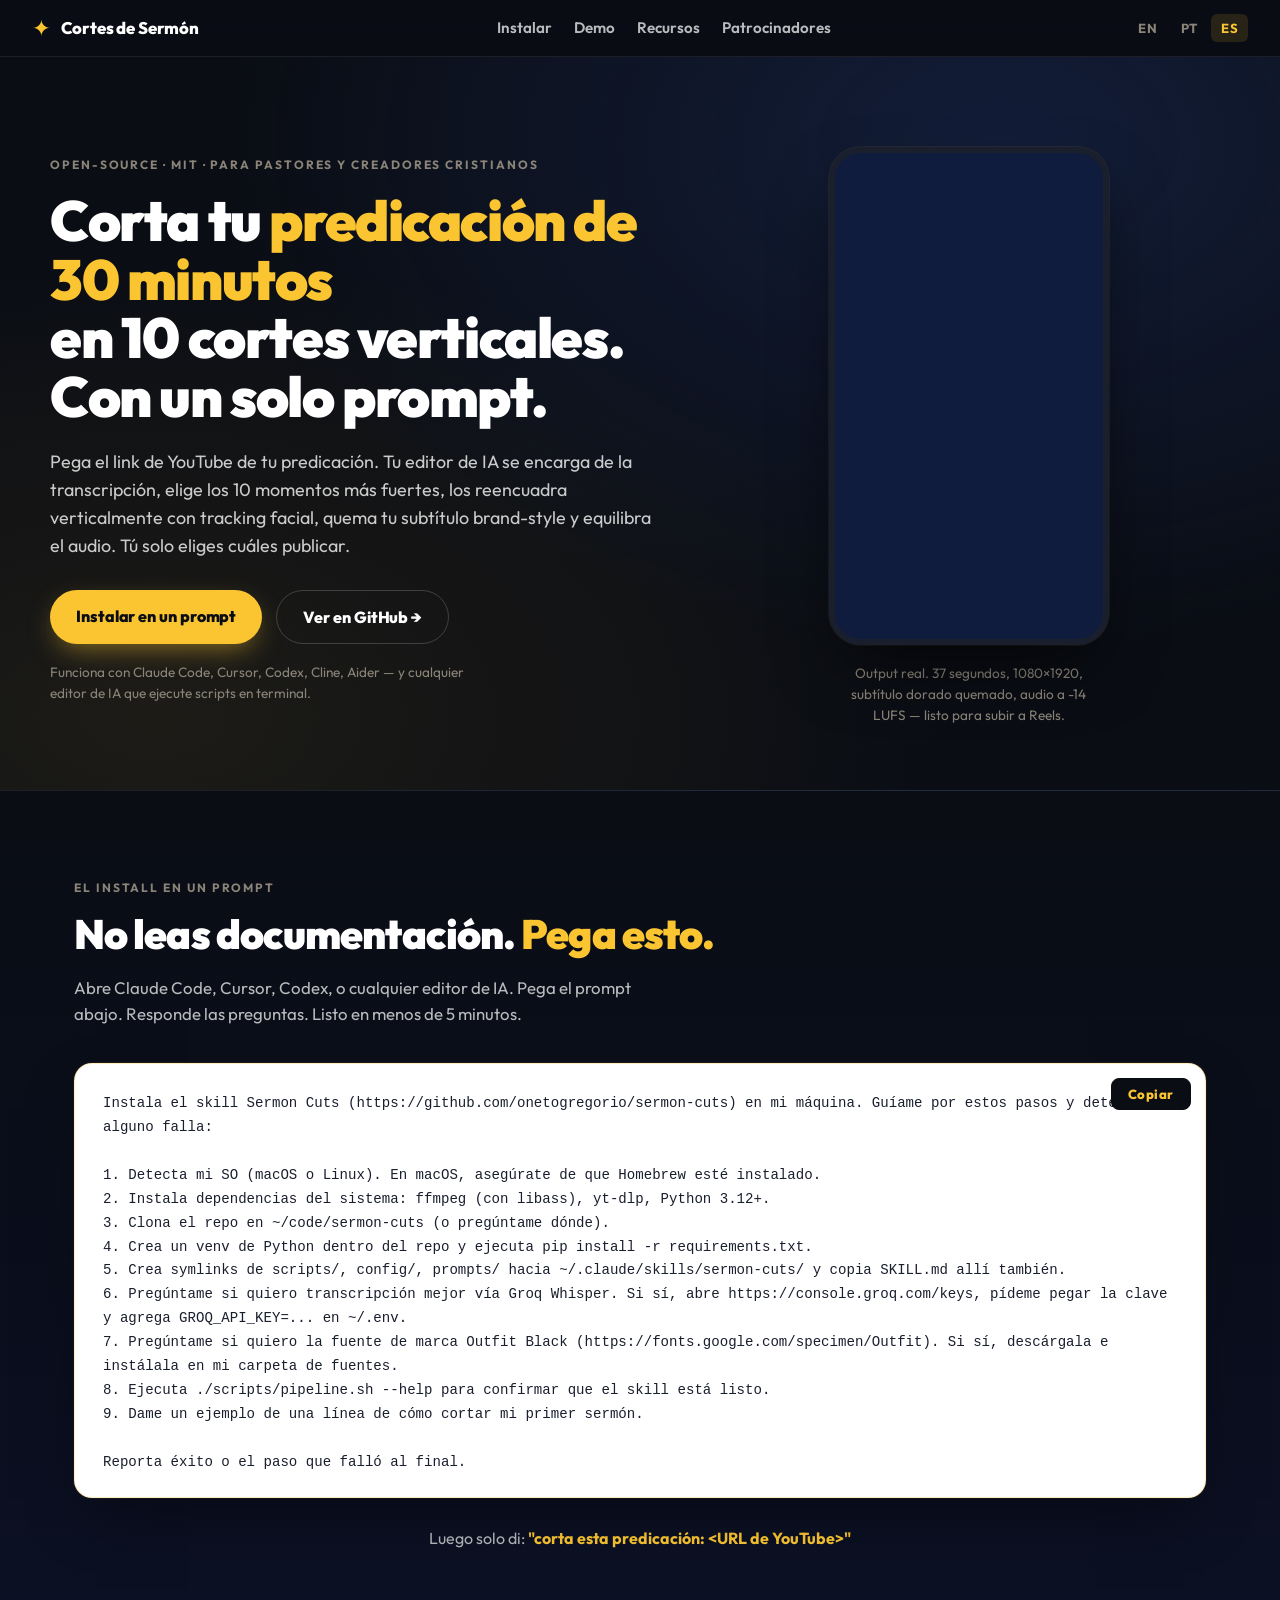
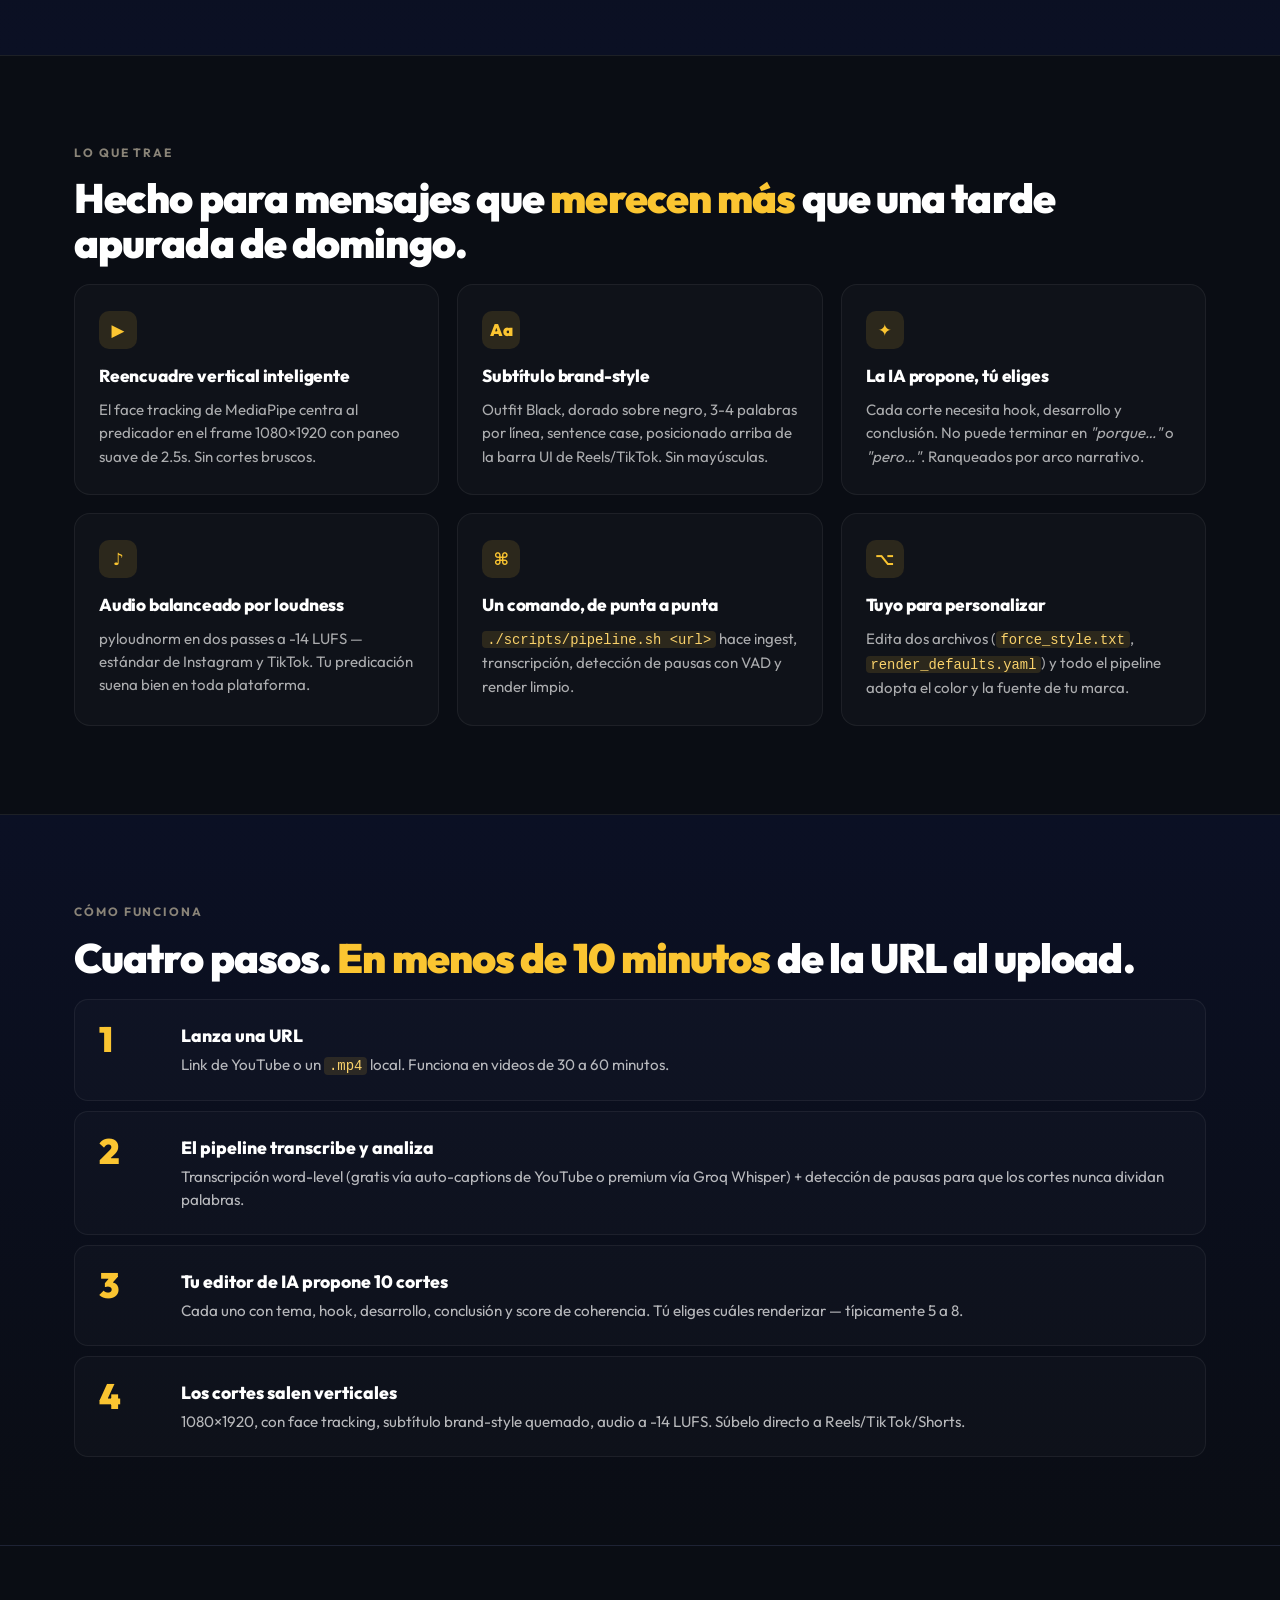
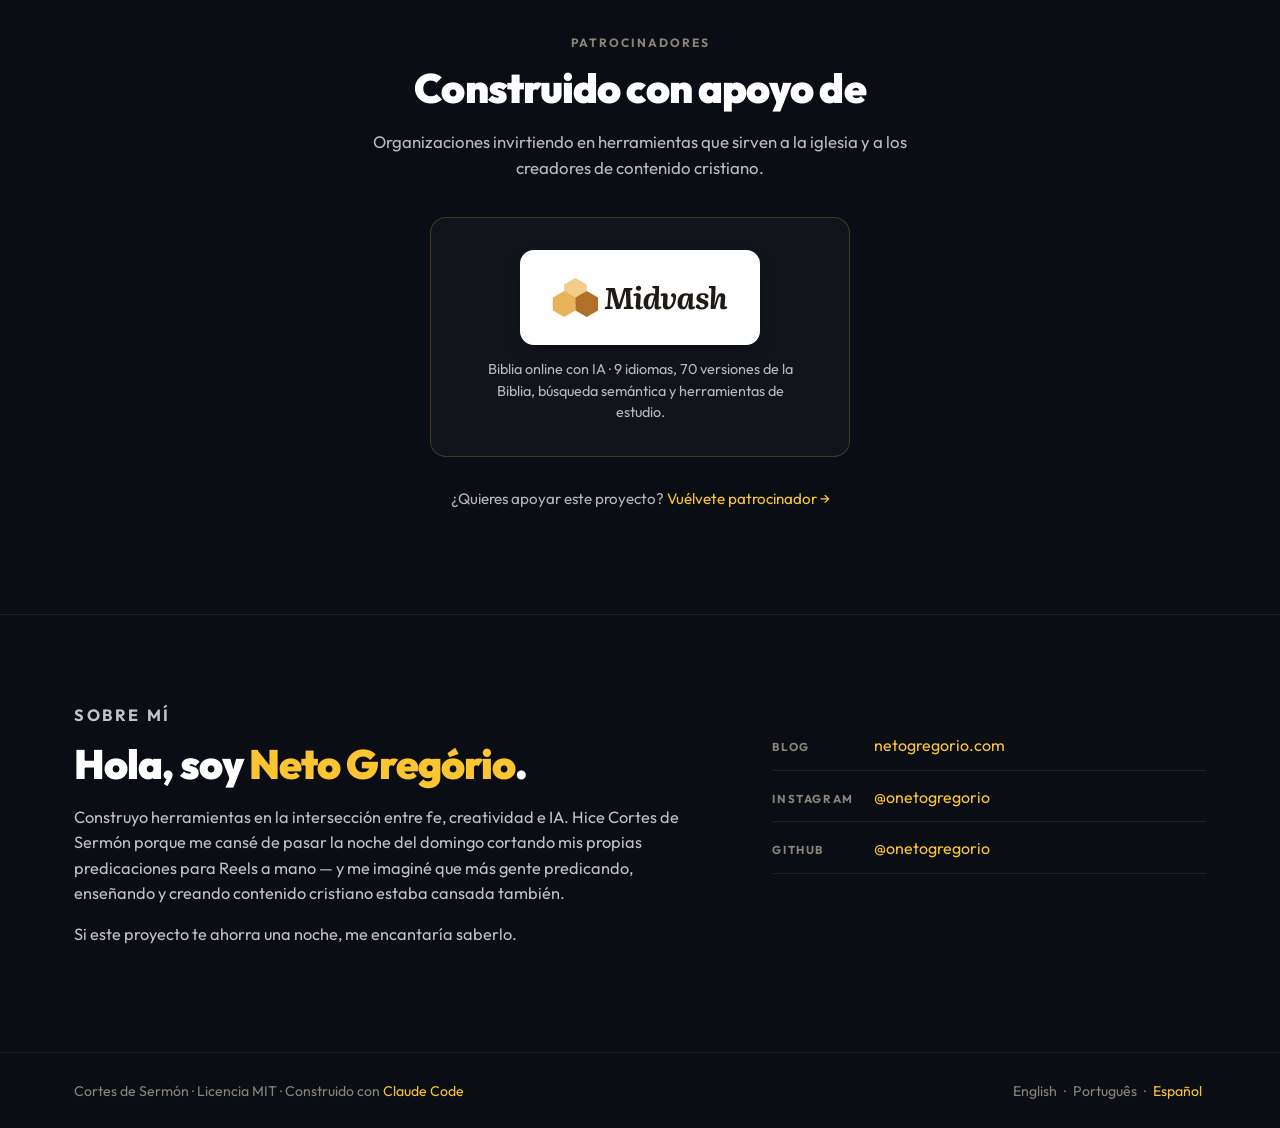
==== site/es/index.html @ 1bb6bf43 "style(landing): remove GitHub button from header, white prompt card - Drop the ★ GitHub pill from th" ====
<!doctype html>
<html lang="es">
<head>
  <meta charset="utf-8" />
  <meta name="viewport" content="width=device-width, initial-scale=1" />
  <title>Cortes de Sermón — convierte predicaciones largas en cortes verticales, automático</title>
  <meta name="description" content="Skill open-source de IA para Claude Code, Cursor y otros editores. Pega la URL del sermón, recibe cortes verticales listos para publicar — con tracking facial, subtítulos brand-style y audio balanceado." />
  <meta property="og:title" content="Cortes de Sermón" />
  <meta property="og:description" content="Convierte sermones largos en Reels/Shorts/TikToks en minutos. Open-source. Hecho para pastores y creadores de contenido cristiano." />
  <meta property="og:type" content="website" />
  <meta property="og:url" content="https://onetogregorio.github.io/sermon-cuts/es/" />
  <link rel="preconnect" href="https://fonts.googleapis.com" />
  <link rel="preconnect" href="https://fonts.gstatic.com" crossorigin />
  <link href="https://fonts.googleapis.com/css2?family=Outfit:wght@400;600;800;900&display=swap" rel="stylesheet" />
  <link rel="stylesheet" href="../style.css" />
</head>
<body>
  <header class="site-header">
    <a href="../" class="logo">
      <span class="logo-mark">✦</span>
      <span class="logo-text">Cortes de Sermón</span>
    </a>
    <nav class="nav">
      <a href="#install">Instalar</a>
      <a href="#demo">Demo</a>
      <a href="#features">Recursos</a>
      <a href="#sponsors">Patrocinadores</a>
    </nav>
    <div class="lang-switch">
      <a href="../">EN</a>
      <a href="../pt/">PT</a>
      <a href="./" class="active">ES</a>
    </div>
  </header>

  <main>
    <section class="hero">
      <div class="hero-grid">
        <div class="hero-copy">
          <p class="kicker">Open-source · MIT · Para pastores y creadores cristianos</p>
          <h1>
            Corta tu <span class="gold">predicación de 30 minutos</span><br />
            en 10 cortes verticales.<br />
            Con un solo prompt.
          </h1>
          <p class="lede">
            Pega el link de YouTube de tu predicación. Tu editor de IA se
            encarga de la transcripción, elige los 10 momentos más fuertes,
            los reencuadra verticalmente con tracking facial, quema tu
            subtítulo brand-style y equilibra el audio. Tú solo eliges
            cuáles publicar.
          </p>
          <div class="cta-row">
            <a href="#install" class="btn btn-primary">Instalar en un prompt</a>
            <a href="https://github.com/onetogregorio/sermon-cuts" class="btn btn-ghost">Ver en GitHub →</a>
          </div>
          <p class="micro">
            Funciona con Claude Code, Cursor, Codex, Cline, Aider — y cualquier
            editor de IA que ejecute scripts en terminal.
          </p>
        </div>
        <div class="hero-demo">
          <div class="phone-frame">
            <video autoplay muted loop playsinline preload="metadata" poster="">
              <source src="../assets/demo.mp4" type="video/mp4" />
            </video>
          </div>
          <p class="demo-caption">
            Output real. 37 segundos, 1080×1920, subtítulo dorado quemado,
            audio a -14 LUFS — listo para subir a Reels.
          </p>
        </div>
      </div>
    </section>

    <section id="install" class="install">
      <div class="container">
        <p class="kicker">El install en un prompt</p>
        <h2>No leas documentación. <span class="gold">Pega esto.</span></h2>
        <p class="section-lede">
          Abre Claude Code, Cursor, Codex, o cualquier editor de IA. Pega el
          prompt abajo. Responde las preguntas. Listo en menos de 5 minutos.
        </p>
        <div class="code-card">
          <button class="copy-btn" data-copy="install-prompt">Copiar</button>
          <pre id="install-prompt">Instala el skill Sermon Cuts (https://github.com/onetogregorio/sermon-cuts) en mi máquina. Guíame por estos pasos y detente si alguno falla:

1. Detecta mi SO (macOS o Linux). En macOS, asegúrate de que Homebrew esté instalado.
2. Instala dependencias del sistema: ffmpeg (con libass), yt-dlp, Python 3.12+.
3. Clona el repo en ~/code/sermon-cuts (o pregúntame dónde).
4. Crea un venv de Python dentro del repo y ejecuta pip install -r requirements.txt.
5. Crea symlinks de scripts/, config/, prompts/ hacia ~/.claude/skills/sermon-cuts/ y copia SKILL.md allí también.
6. Pregúntame si quiero transcripción mejor vía Groq Whisper. Si sí, abre https://console.groq.com/keys, pídeme pegar la clave y agrega GROQ_API_KEY=... en ~/.env.
7. Pregúntame si quiero la fuente de marca Outfit Black (https://fonts.google.com/specimen/Outfit). Si sí, descárgala e instálala en mi carpeta de fuentes.
8. Ejecuta ./scripts/pipeline.sh --help para confirmar que el skill está listo.
9. Dame un ejemplo de una línea de cómo cortar mi primer sermón.

Reporta éxito o el paso que falló al final.</pre>
        </div>
        <p class="after-prompt">
          Luego solo di: <em>"corta esta predicación: &lt;URL de YouTube&gt;"</em>
        </p>
      </div>
    </section>

    <section id="features" class="features">
      <div class="container">
        <p class="kicker">Lo que trae</p>
        <h2>Hecho para mensajes que <span class="gold">merecen más</span> que una tarde apurada de domingo.</h2>
        <div class="feature-grid">
          <article class="card">
            <div class="icon">▶</div>
            <h3>Reencuadre vertical inteligente</h3>
            <p>El face tracking de MediaPipe centra al predicador en el frame
              1080×1920 con paneo suave de 2.5s. Sin cortes bruscos.</p>
          </article>
          <article class="card">
            <div class="icon">Aa</div>
            <h3>Subtítulo brand-style</h3>
            <p>Outfit Black, dorado sobre negro, 3-4 palabras por línea,
              sentence case, posicionado arriba de la barra UI de Reels/TikTok.
              Sin mayúsculas.</p>
          </article>
          <article class="card">
            <div class="icon">✦</div>
            <h3>La IA propone, tú eliges</h3>
            <p>Cada corte necesita hook, desarrollo y conclusión. No puede
              terminar en <em>"porque…"</em> o <em>"pero…"</em>. Ranqueados por
              arco narrativo.</p>
          </article>
          <article class="card">
            <div class="icon">♪</div>
            <h3>Audio balanceado por loudness</h3>
            <p>pyloudnorm en dos passes a -14 LUFS — estándar de Instagram y
              TikTok. Tu predicación suena bien en toda plataforma.</p>
          </article>
          <article class="card">
            <div class="icon">⌘</div>
            <h3>Un comando, de punta a punta</h3>
            <p><code>./scripts/pipeline.sh &lt;url&gt;</code> hace ingest,
              transcripción, detección de pausas con VAD y render limpio.</p>
          </article>
          <article class="card">
            <div class="icon">⌥</div>
            <h3>Tuyo para personalizar</h3>
            <p>Edita dos archivos (<code>force_style.txt</code>, <code>render_defaults.yaml</code>)
              y todo el pipeline adopta el color y la fuente de tu marca.</p>
          </article>
        </div>
      </div>
    </section>

    <section id="demo" class="how">
      <div class="container">
        <p class="kicker">Cómo funciona</p>
        <h2>Cuatro pasos. <span class="gold">En menos de 10 minutos</span> de la URL al upload.</h2>
        <ol class="steps">
          <li>
            <span class="step-n">1</span>
            <div>
              <h3>Lanza una URL</h3>
              <p>Link de YouTube o un <code>.mp4</code> local. Funciona en videos de 30 a 60 minutos.</p>
            </div>
          </li>
          <li>
            <span class="step-n">2</span>
            <div>
              <h3>El pipeline transcribe y analiza</h3>
              <p>Transcripción word-level (gratis vía auto-captions de YouTube o premium vía Groq Whisper) + detección de pausas para que los cortes nunca dividan palabras.</p>
            </div>
          </li>
          <li>
            <span class="step-n">3</span>
            <div>
              <h3>Tu editor de IA propone 10 cortes</h3>
              <p>Cada uno con tema, hook, desarrollo, conclusión y score de coherencia. Tú eliges cuáles renderizar — típicamente 5 a 8.</p>
            </div>
          </li>
          <li>
            <span class="step-n">4</span>
            <div>
              <h3>Los cortes salen verticales</h3>
              <p>1080×1920, con face tracking, subtítulo brand-style quemado, audio a -14 LUFS. Súbelo directo a Reels/TikTok/Shorts.</p>
            </div>
          </li>
        </ol>
      </div>
    </section>

    <section id="sponsors" class="sponsors">
      <div class="container">
        <p class="kicker">Patrocinadores</p>
        <h2>Construido con apoyo de</h2>
        <p class="section-lede">
          Organizaciones invirtiendo en herramientas que sirven a la iglesia y
          a los creadores de contenido cristiano.
        </p>
        <div class="sponsor-grid sponsor-grid--solo">
          <a href="https://midvash.com/es" target="_blank" rel="noopener" class="sponsor-card" data-sponsor="midvash">
            <img src="../assets/midvash-logo.svg" alt="Midvash" class="sponsor-logo-img" />
            <div class="sponsor-name">Midvash</div>
            <p>Biblia online con IA · 9 idiomas, 70 versiones de la Biblia, búsqueda semántica y herramientas de estudio.</p>
          </a>
        </div>
        <p class="sponsor-cta">
          ¿Quieres apoyar este proyecto?
          <a href="https://github.com/sponsors/onetogregorio">Vuélvete patrocinador →</a>
        </p>
      </div>
    </section>

    <section class="about">
      <div class="container about-grid">
        <div>
          <p class="kicker">Sobre mí</p>
          <h2>Hola, soy <span class="gold">Neto Gregório</span>.</h2>
          <p>
            Construyo herramientas en la intersección entre fe, creatividad
            e IA. Hice Cortes de Sermón porque me cansé de pasar la noche del
            domingo cortando mis propias predicaciones para Reels a mano — y
            me imaginé que más gente predicando, enseñando y creando contenido
            cristiano estaba cansada también.
          </p>
          <p>
            Si este proyecto te ahorra una noche, me encantaría saberlo.
          </p>
        </div>
        <ul class="about-links">
          <li><span>Blog</span> <a href="https://netogregorio.com">netogregorio.com</a></li>
          <li><span>Instagram</span> <a href="https://instagram.com/onetogregorio">@onetogregorio</a></li>
          <li><span>GitHub</span> <a href="https://github.com/onetogregorio">@onetogregorio</a></li>
        </ul>
      </div>
    </section>
  </main>

  <footer class="site-footer">
    <div class="container footer-grid">
      <p>
        Cortes de Sermón · Licencia MIT · Construido con
        <a href="https://claude.com/claude-code">Claude Code</a>
      </p>
      <p class="lang-foot">
        <a href="../">English</a> ·
        <a href="../pt/">Português</a> ·
        <a href="./" class="active">Español</a>
      </p>
    </div>
  </footer>

  <script>
    document.querySelectorAll('.copy-btn').forEach((btn) => {
      btn.addEventListener('click', async () => {
        const target = document.getElementById(btn.dataset.copy);
        if (!target) return;
        await navigator.clipboard.writeText(target.innerText);
        const old = btn.innerText;
        btn.innerText = 'Copiado ✓';
        setTimeout(() => (btn.innerText = old), 1500);
      });
    });
  </script>
</body>
</html>
---- site/style.css ----
/* ───────────────────────────────────────────────────────────────────
   Sermon Cuts — landing styles
   Palette: navy #192a56 · gold #fbc531 · pure black #000
   ─────────────────────────────────────────────────────────────────── */

:root {
  --navy: #192a56;
  --navy-deep: #0f1c3d;
  --gold: #fbc531;
  --gold-soft: #fad26b;
  --ink: #0a0d14;
  --paper: #ffffff;
  --paper-dim: #f3f1ea;
  --muted: #8a8478;
  --hair: rgba(255, 255, 255, 0.08);
  --max: 1180px;
}

* {
  box-sizing: border-box;
}

html {
  scroll-behavior: smooth;
}

body {
  margin: 0;
  font-family: 'Outfit', system-ui, -apple-system, 'Helvetica Neue', sans-serif;
  font-weight: 400;
  color: var(--paper);
  background: var(--ink);
  line-height: 1.55;
  -webkit-font-smoothing: antialiased;
  text-rendering: optimizeLegibility;
}

a {
  color: var(--gold);
  text-decoration: none;
  transition: opacity 0.15s ease;
}

a:hover {
  opacity: 0.78;
}

code {
  font-family: 'SF Mono', ui-monospace, 'Cascadia Code', Menlo, monospace;
  font-size: 0.92em;
  background: rgba(251, 197, 49, 0.12);
  color: var(--gold-soft);
  padding: 0.05em 0.35em;
  border-radius: 4px;
}

.container {
  max-width: var(--max);
  margin: 0 auto;
  padding: 0 24px;
}

/* ─── header ───────────────────────────────────────────────── */
.site-header {
  position: sticky;
  top: 0;
  z-index: 50;
  display: flex;
  align-items: center;
  justify-content: space-between;
  gap: 16px;
  padding: 14px 32px;
  background: rgba(10, 13, 20, 0.85);
  backdrop-filter: blur(12px);
  -webkit-backdrop-filter: blur(12px);
  border-bottom: 1px solid var(--hair);
}

.logo {
  display: flex;
  align-items: center;
  gap: 10px;
  color: var(--paper);
  font-weight: 800;
  font-size: 1.05rem;
  letter-spacing: -0.01em;
}

.logo-mark {
  color: var(--gold);
  font-size: 1.4rem;
  line-height: 1;
}

.nav {
  display: flex;
  gap: 22px;
  font-size: 0.95rem;
  font-weight: 600;
}

.nav a {
  color: rgba(255, 255, 255, 0.72);
}

.nav a:hover {
  color: var(--gold);
  opacity: 1;
}

.lang-switch {
  display: flex;
  gap: 4px;
  font-size: 0.82rem;
  font-weight: 700;
  letter-spacing: 0.02em;
}

.lang-switch a {
  padding: 4px 10px;
  border-radius: 6px;
  color: var(--muted);
}

.lang-switch a.active {
  background: rgba(251, 197, 49, 0.12);
  color: var(--gold);
}

@media (max-width: 800px) {
  .site-header {
    padding: 12px 18px;
    flex-wrap: wrap;
    gap: 10px;
  }
  .nav {
    order: 3;
    width: 100%;
    justify-content: space-around;
    gap: 8px;
    font-size: 0.85rem;
  }
}

/* ─── hero ─────────────────────────────────────────────────── */
.hero {
  padding: 90px 24px 64px;
  background:
    radial-gradient(ellipse at 78% 12%, rgba(25, 42, 86, 0.55), transparent 55%),
    radial-gradient(ellipse at 12% 90%, rgba(251, 197, 49, 0.08), transparent 50%),
    var(--ink);
  border-bottom: 1px solid var(--hair);
}

.hero-grid {
  max-width: var(--max);
  margin: 0 auto;
  display: grid;
  grid-template-columns: 1.15fr 1fr;
  gap: 56px;
  align-items: center;
}

.hero-copy h1 {
  font-family: 'Outfit', sans-serif;
  font-weight: 900;
  font-size: clamp(2.2rem, 4.4vw, 3.6rem);
  line-height: 1.04;
  letter-spacing: -0.025em;
  margin: 18px 0 22px;
}

.gold {
  color: var(--gold);
}

.kicker {
  text-transform: uppercase;
  letter-spacing: 0.16em;
  font-size: 0.75rem;
  font-weight: 700;
  color: var(--muted);
  margin: 0;
}

.lede {
  font-size: 1.12rem;
  color: rgba(255, 255, 255, 0.78);
  margin: 0 0 30px;
  max-width: 52ch;
}

.cta-row {
  display: flex;
  gap: 14px;
  flex-wrap: wrap;
  margin-bottom: 18px;
}

.btn {
  display: inline-block;
  padding: 14px 26px;
  border-radius: 999px;
  font-weight: 800;
  font-size: 1rem;
  letter-spacing: -0.005em;
  transition: transform 0.12s ease, box-shadow 0.18s ease, background 0.15s ease;
}

.btn-primary {
  background: var(--gold);
  color: var(--ink);
  box-shadow: 0 10px 28px -8px rgba(251, 197, 49, 0.55);
}

.btn-primary:hover {
  transform: translateY(-1px);
  opacity: 1;
  box-shadow: 0 14px 36px -10px rgba(251, 197, 49, 0.7);
}

.btn-ghost {
  color: var(--paper);
  border: 1px solid rgba(255, 255, 255, 0.18);
}

.btn-ghost:hover {
  border-color: rgba(251, 197, 49, 0.5);
  color: var(--gold);
  opacity: 1;
}

.micro {
  font-size: 0.85rem;
  color: var(--muted);
  margin-top: 12px;
  max-width: 46ch;
}

/* ─── demo phone frame ─────────────────────────────────────── */
.hero-demo {
  display: flex;
  flex-direction: column;
  align-items: center;
  gap: 18px;
}

.phone-frame {
  width: 100%;
  max-width: 280px;
  aspect-ratio: 9 / 16;
  background: var(--navy-deep);
  border-radius: 32px;
  border: 6px solid #1a1f2e;
  padding: 4px;
  box-shadow:
    0 30px 70px -20px rgba(0, 0, 0, 0.7),
    0 0 0 1px rgba(251, 197, 49, 0.08);
  overflow: hidden;
  position: relative;
}

.phone-frame video {
  width: 100%;
  height: 100%;
  object-fit: cover;
  border-radius: 24px;
  display: block;
}

.demo-caption {
  font-size: 0.85rem;
  color: var(--muted);
  text-align: center;
  max-width: 30ch;
  margin: 0;
}

@media (max-width: 820px) {
  .hero {
    padding: 56px 20px 48px;
  }
  .hero-grid {
    grid-template-columns: 1fr;
    gap: 40px;
  }
  .hero-demo {
    order: -1;
  }
}

/* ─── sections (generic) ───────────────────────────────────── */
section {
  padding: 88px 0;
  border-bottom: 1px solid var(--hair);
}

section h2 {
  font-weight: 900;
  font-size: clamp(1.7rem, 3.2vw, 2.6rem);
  letter-spacing: -0.022em;
  line-height: 1.1;
  margin: 14px 0 18px;
}

.section-lede {
  font-size: 1.05rem;
  color: rgba(255, 255, 255, 0.72);
  max-width: 54ch;
  margin: 0 0 36px;
}

/* ─── install section ──────────────────────────────────────── */
.install {
  background: linear-gradient(180deg, var(--ink) 0%, #0b1024 100%);
}

.code-card {
  position: relative;
  background: #ffffff;
  border: 1px solid rgba(251, 197, 49, 0.32);
  border-radius: 18px;
  padding: 28px 28px 22px;
  margin-top: 18px;
  box-shadow:
    0 24px 60px -22px rgba(0, 0, 0, 0.55),
    0 0 0 1px rgba(251, 197, 49, 0.06);
}

.code-card pre {
  margin: 0;
  font-family: 'SF Mono', ui-monospace, 'Cascadia Code', Menlo, monospace;
  font-size: 0.88rem;
  line-height: 1.7;
  color: #1a1f2e;
  white-space: pre-wrap;
  word-break: break-word;
}

/* Inline links inside the prompt (URLs) stay readable on white. */
.code-card pre a {
  color: #5b3a05;
}

.copy-btn {
  position: absolute;
  top: 14px;
  right: 14px;
  background: var(--ink);
  color: var(--gold);
  border: 1px solid var(--ink);
  padding: 7px 16px;
  font-family: 'Outfit', sans-serif;
  font-weight: 800;
  font-size: 0.82rem;
  letter-spacing: 0.04em;
  border-radius: 8px;
  cursor: pointer;
  transition: background 0.15s ease, transform 0.12s ease;
}

.copy-btn:hover {
  background: #1a2138;
  transform: translateY(-1px);
}

.after-prompt {
  text-align: center;
  margin-top: 28px;
  color: rgba(255, 255, 255, 0.7);
}

.after-prompt em {
  color: var(--gold);
  font-style: normal;
  font-weight: 700;
}

/* ─── features grid ────────────────────────────────────────── */
.feature-grid {
  display: grid;
  grid-template-columns: repeat(3, 1fr);
  gap: 18px;
  margin-top: 12px;
}

.card {
  background: rgba(255, 255, 255, 0.025);
  border: 1px solid rgba(255, 255, 255, 0.06);
  border-radius: 16px;
  padding: 26px 24px;
  transition: border-color 0.2s ease, transform 0.2s ease;
}

.card:hover {
  border-color: rgba(251, 197, 49, 0.25);
  transform: translateY(-2px);
}

.card .icon {
  width: 38px;
  height: 38px;
  border-radius: 10px;
  background: rgba(251, 197, 49, 0.12);
  color: var(--gold);
  font-weight: 900;
  font-size: 1.05rem;
  display: grid;
  place-items: center;
  margin-bottom: 14px;
}

.card h3 {
  font-weight: 800;
  font-size: 1.08rem;
  margin: 0 0 8px;
  letter-spacing: -0.01em;
}

.card p {
  font-size: 0.94rem;
  color: rgba(255, 255, 255, 0.65);
  margin: 0;
  line-height: 1.55;
}

@media (max-width: 900px) {
  .feature-grid {
    grid-template-columns: repeat(2, 1fr);
  }
}

@media (max-width: 600px) {
  .feature-grid {
    grid-template-columns: 1fr;
  }
}

/* ─── how-it-works steps ───────────────────────────────────── */
.how {
  background: linear-gradient(180deg, #0b1024 0%, var(--ink) 100%);
}

.steps {
  list-style: none;
  padding: 0;
  margin: 0;
  display: grid;
  gap: 10px;
}

.steps li {
  display: grid;
  grid-template-columns: 60px 1fr;
  gap: 22px;
  padding: 22px 24px;
  background: rgba(255, 255, 255, 0.02);
  border: 1px solid rgba(255, 255, 255, 0.06);
  border-radius: 14px;
  align-items: start;
}

.step-n {
  font-family: 'Outfit', sans-serif;
  font-weight: 900;
  font-size: 2.2rem;
  color: var(--gold);
  line-height: 1;
}

.steps h3 {
  margin: 0 0 4px;
  font-weight: 800;
  font-size: 1.1rem;
}

.steps p {
  margin: 0;
  color: rgba(255, 255, 255, 0.7);
  font-size: 0.95rem;
}

/* ─── sponsors ─────────────────────────────────────────────── */
.sponsors {
  text-align: center;
}

.sponsors .section-lede {
  margin-left: auto;
  margin-right: auto;
}

.sponsor-grid {
  display: grid;
  grid-template-columns: repeat(2, 1fr);
  gap: 18px;
  max-width: 720px;
  margin: 0 auto 30px;
}

/* Single-sponsor layout: center one card without stretching it full-width. */
.sponsor-grid--solo {
  grid-template-columns: minmax(0, 420px);
  justify-content: center;
}

.sponsor-card {
  display: flex;
  flex-direction: column;
  align-items: center;
  gap: 14px;
  background: rgba(255, 255, 255, 0.03);
  border: 1px solid rgba(251, 197, 49, 0.22);
  border-radius: 16px;
  padding: 32px 24px;
  color: var(--paper);
  transition: border-color 0.18s ease, background 0.18s ease, transform 0.18s ease;
}

.sponsor-card:hover {
  border-color: rgba(251, 197, 49, 0.55);
  background: rgba(251, 197, 49, 0.04);
  transform: translateY(-2px);
  opacity: 1;
}

.sponsor-card.sponsor-placeholder {
  border-style: dashed;
}

.sponsor-logo-img {
  width: 100%;
  max-width: 240px;
  height: auto;
  display: block;
  border-radius: 14px;
  background: var(--paper);
  padding: 18px 22px;
  box-shadow: 0 8px 22px -8px rgba(0, 0, 0, 0.5);
}

/* When the sponsor card uses the wide brand mark, the logo already
   contains the name — hide the duplicate text label. */
.sponsor-card .sponsor-logo-img + .sponsor-name {
  display: none;
}

.sponsor-logo {
  font-weight: 900;
  font-size: 1.6rem;
  letter-spacing: -0.015em;
  color: var(--gold);
  margin-bottom: 8px;
}

.sponsor-card p {
  font-size: 0.9rem;
  color: rgba(255, 255, 255, 0.7);
  margin: 0;
  text-align: center;
  max-width: 36ch;
  line-height: 1.5;
}

.sponsor-card.sponsor-placeholder p {
  color: var(--muted);
}

.sponsor-cta {
  font-size: 0.95rem;
  color: rgba(255, 255, 255, 0.7);
}

@media (max-width: 600px) {
  .sponsor-grid {
    grid-template-columns: 1fr;
  }
}

/* ─── about ────────────────────────────────────────────────── */
.about-grid {
  display: grid;
  grid-template-columns: 1.5fr 1fr;
  gap: 48px;
  align-items: start;
}

.about p {
  color: rgba(255, 255, 255, 0.75);
  font-size: 1.02rem;
  max-width: 56ch;
}

.about-links {
  list-style: none;
  padding: 0;
  margin: 30px 0 0;
  display: grid;
  gap: 14px;
}

.about-links li {
  display: grid;
  grid-template-columns: 90px 1fr;
  gap: 12px;
  align-items: baseline;
  padding-bottom: 12px;
  border-bottom: 1px solid var(--hair);
}

.about-links span {
  text-transform: uppercase;
  letter-spacing: 0.14em;
  font-size: 0.72rem;
  font-weight: 700;
  color: var(--muted);
}

@media (max-width: 720px) {
  .about-grid {
    grid-template-columns: 1fr;
    gap: 24px;
  }
}

/* ─── footer ───────────────────────────────────────────────── */
.site-footer {
  padding: 28px 0;
  background: var(--ink);
  font-size: 0.88rem;
  color: var(--muted);
}

.footer-grid {
  display: flex;
  justify-content: space-between;
  flex-wrap: wrap;
  gap: 12px;
}

.lang-foot a {
  color: var(--muted);
  margin: 0 4px;
}

.lang-foot a.active {
  color: var(--gold);
}

.site-footer p {
  margin: 0;
}
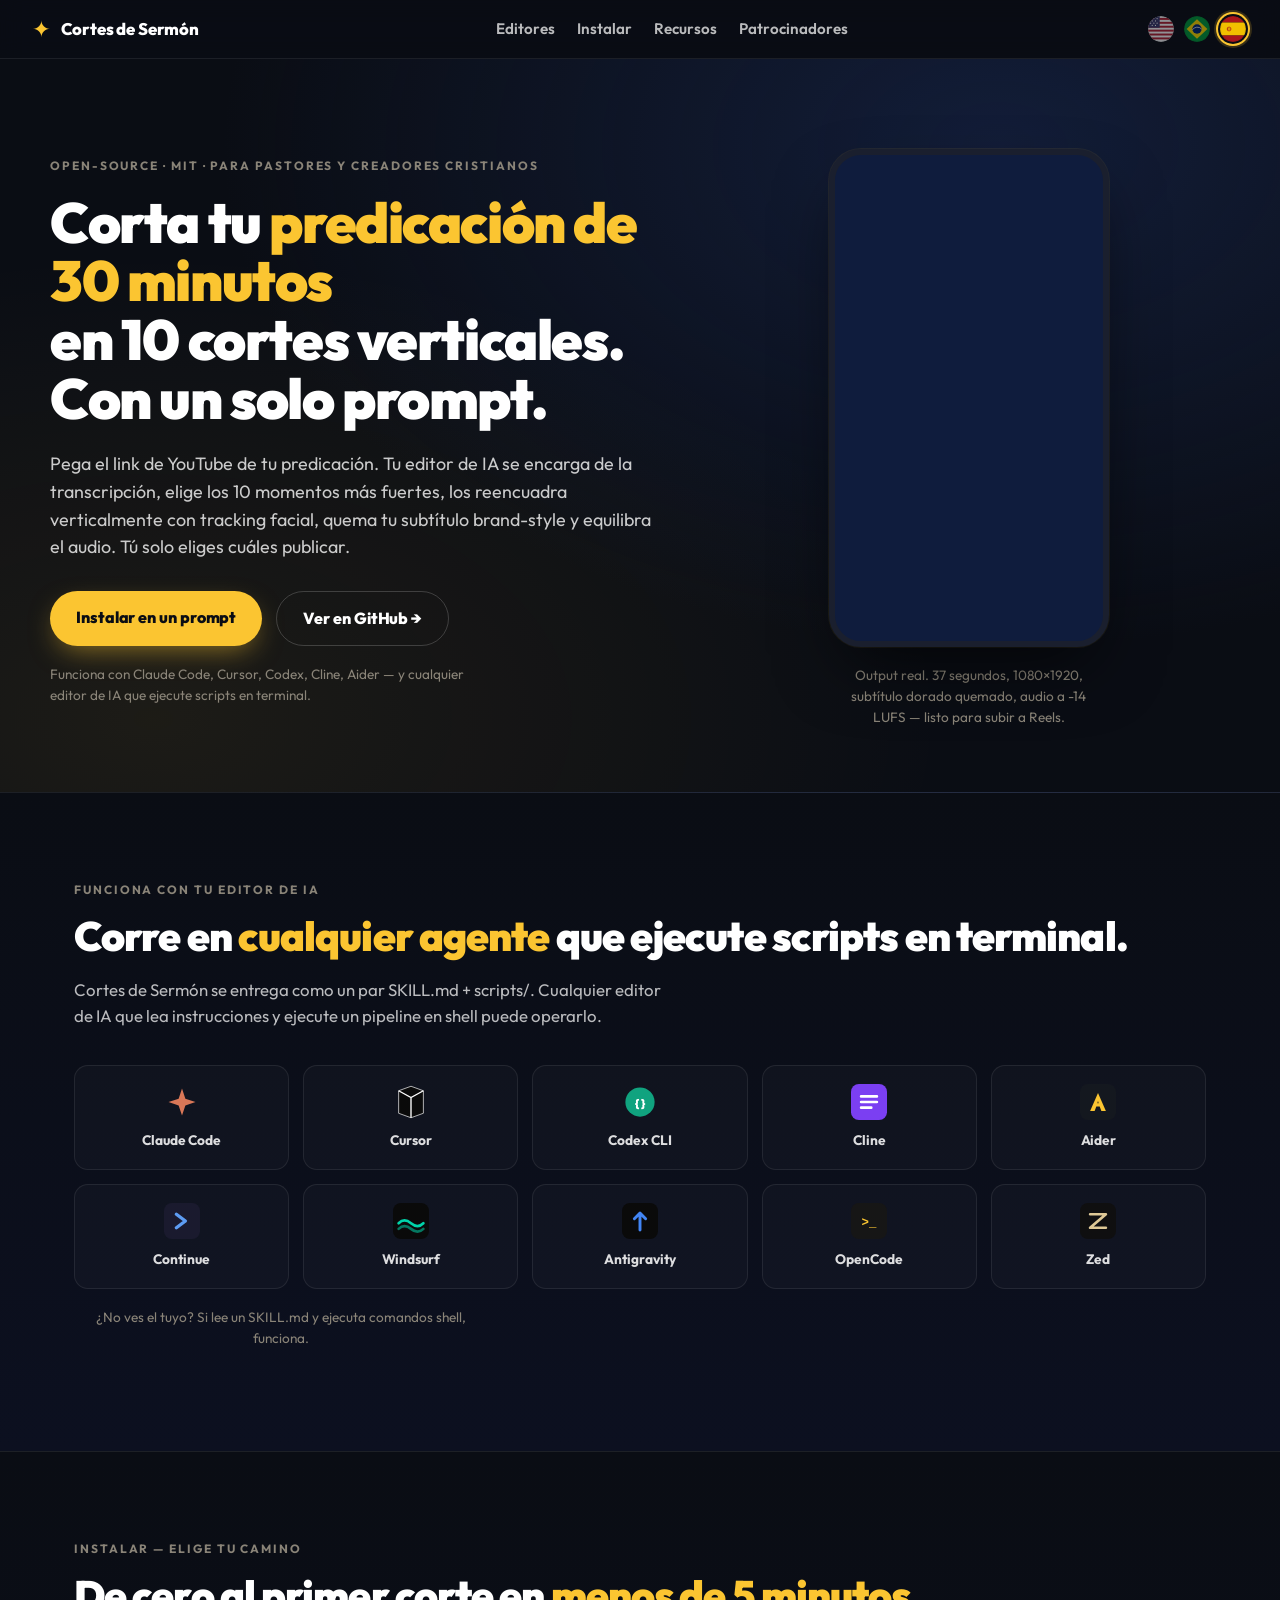
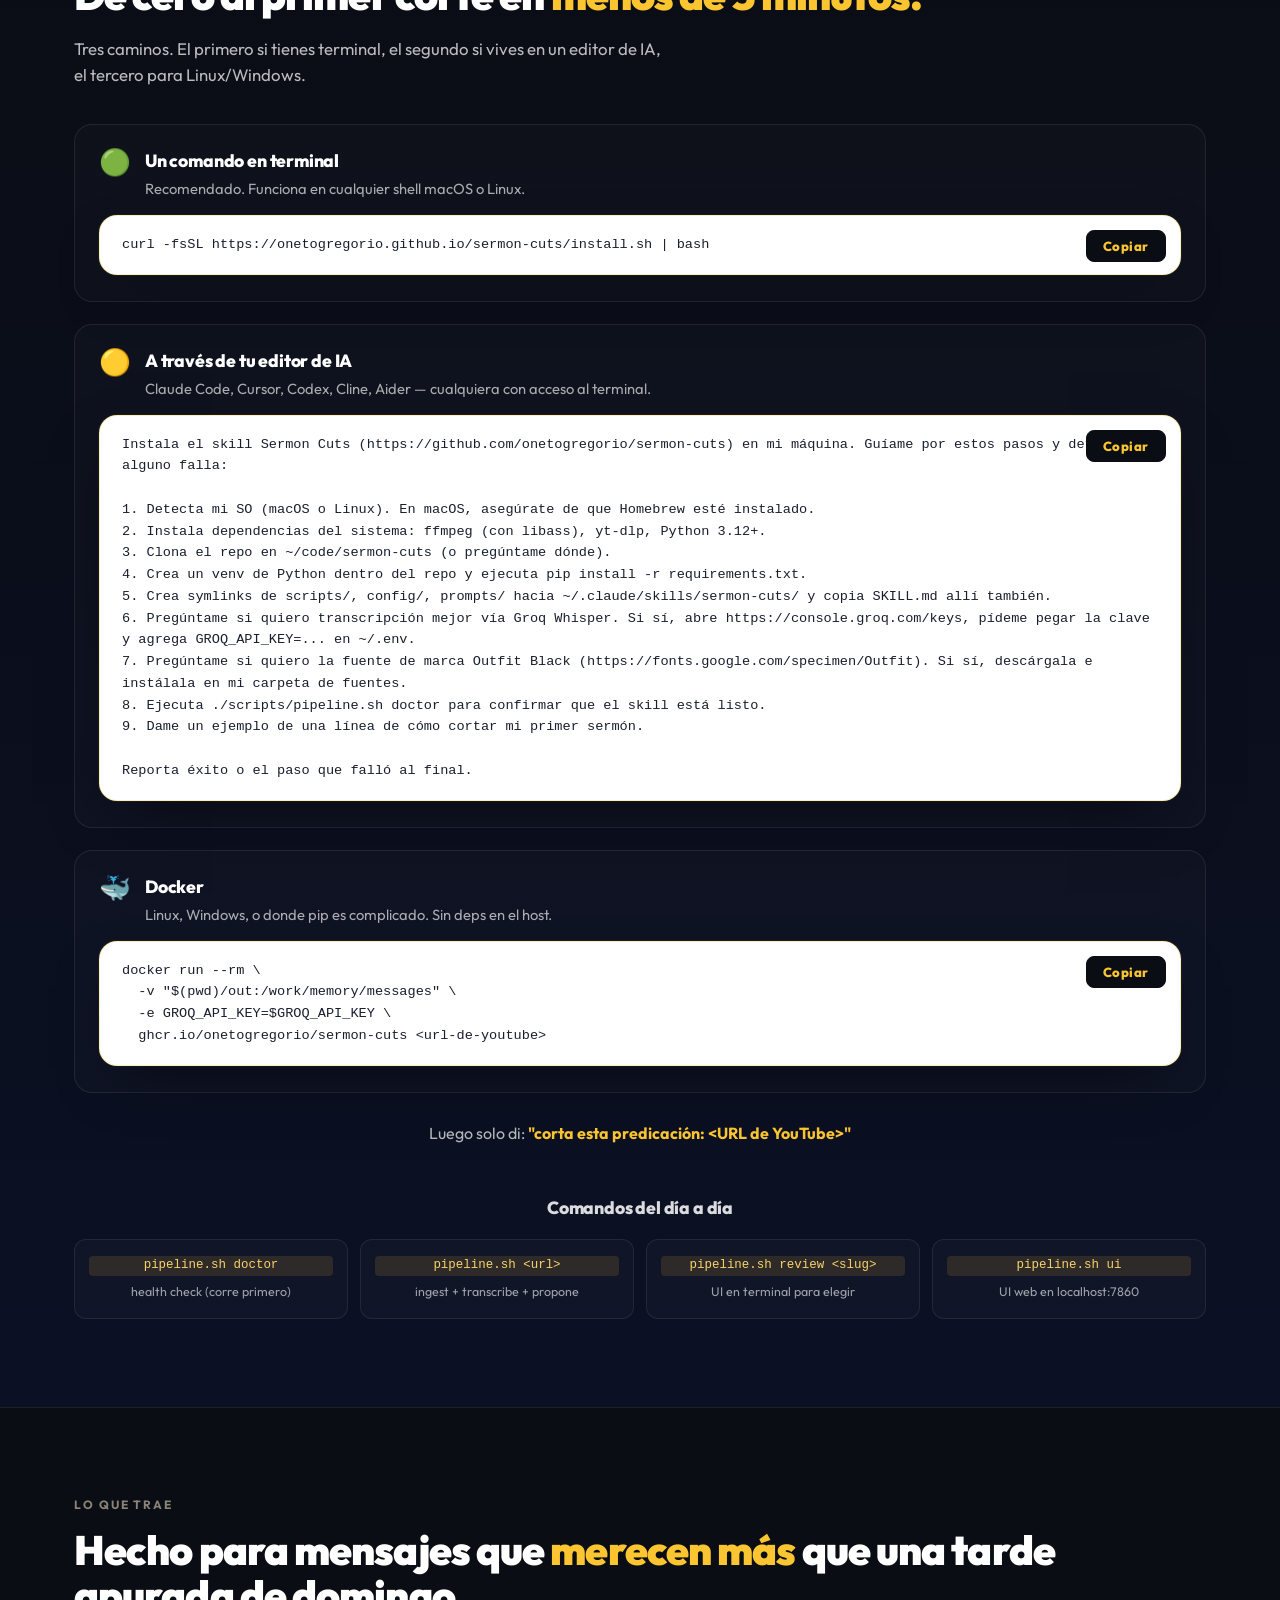
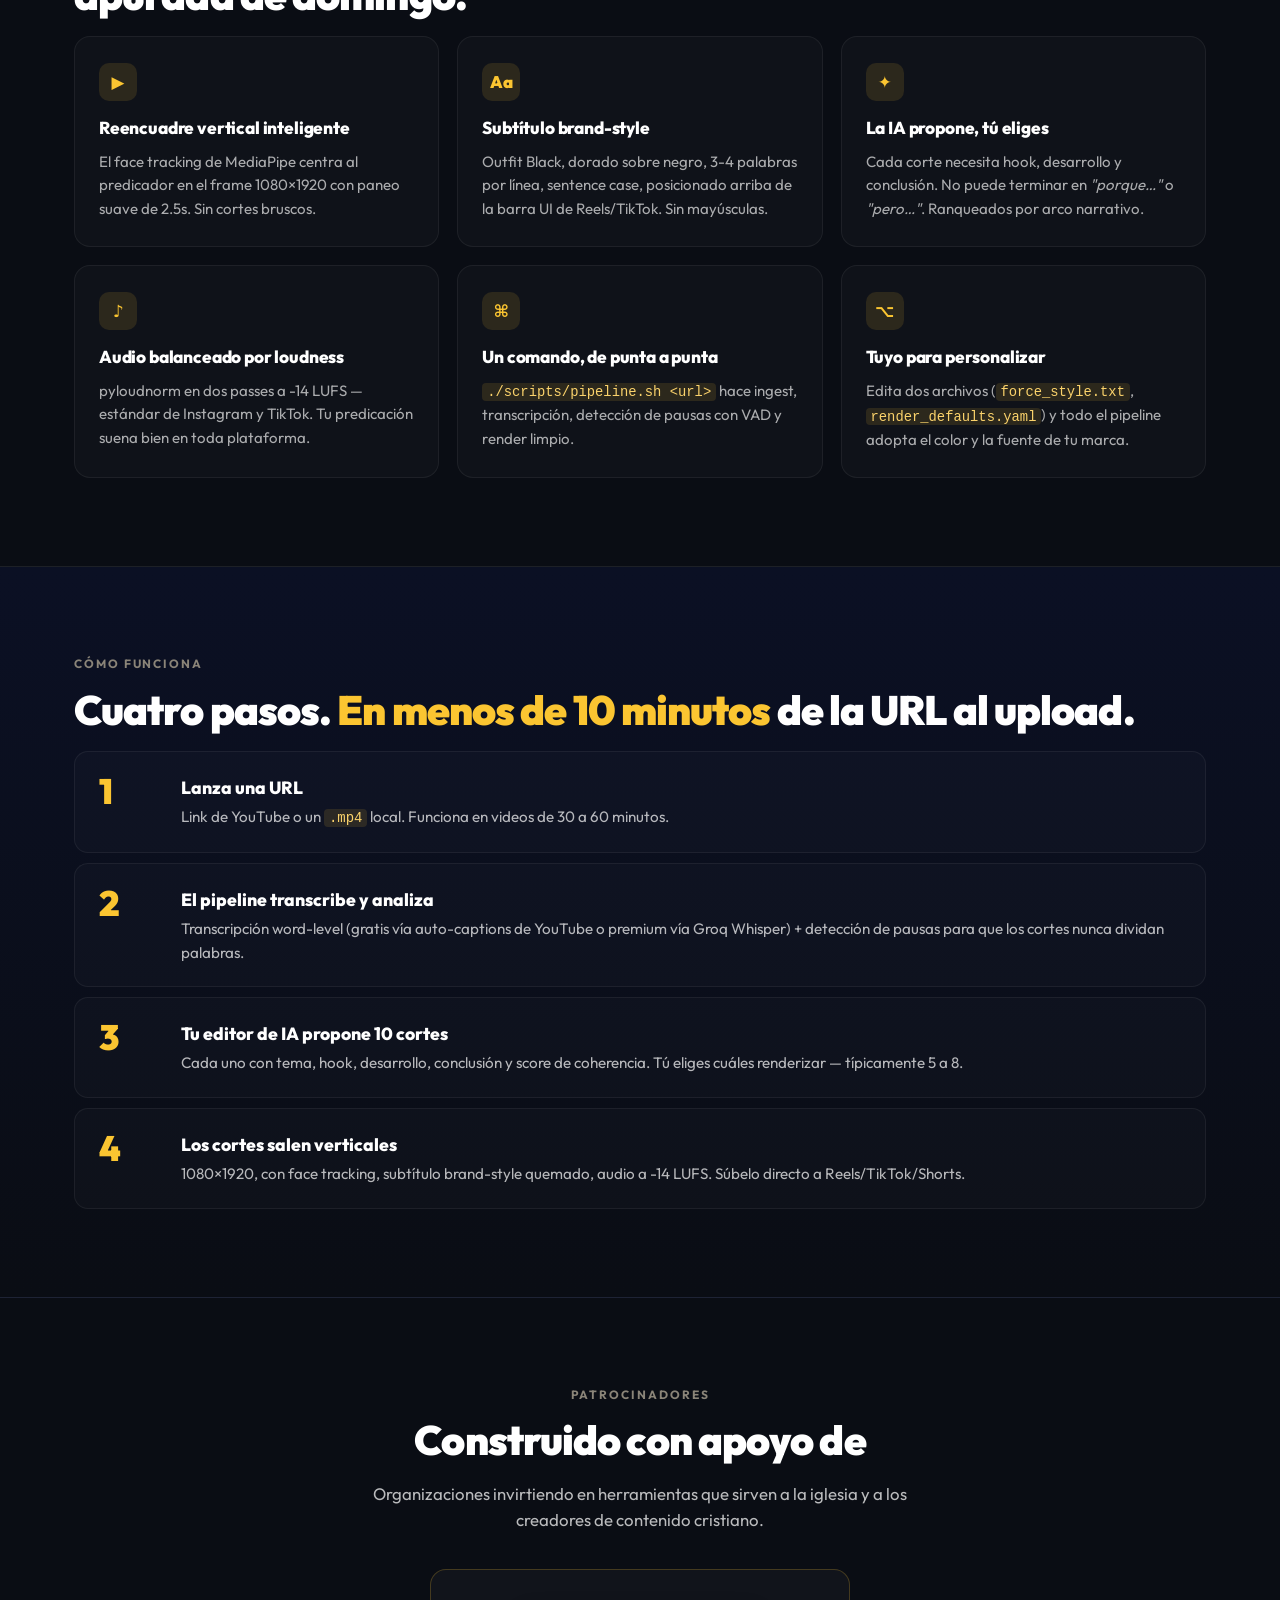
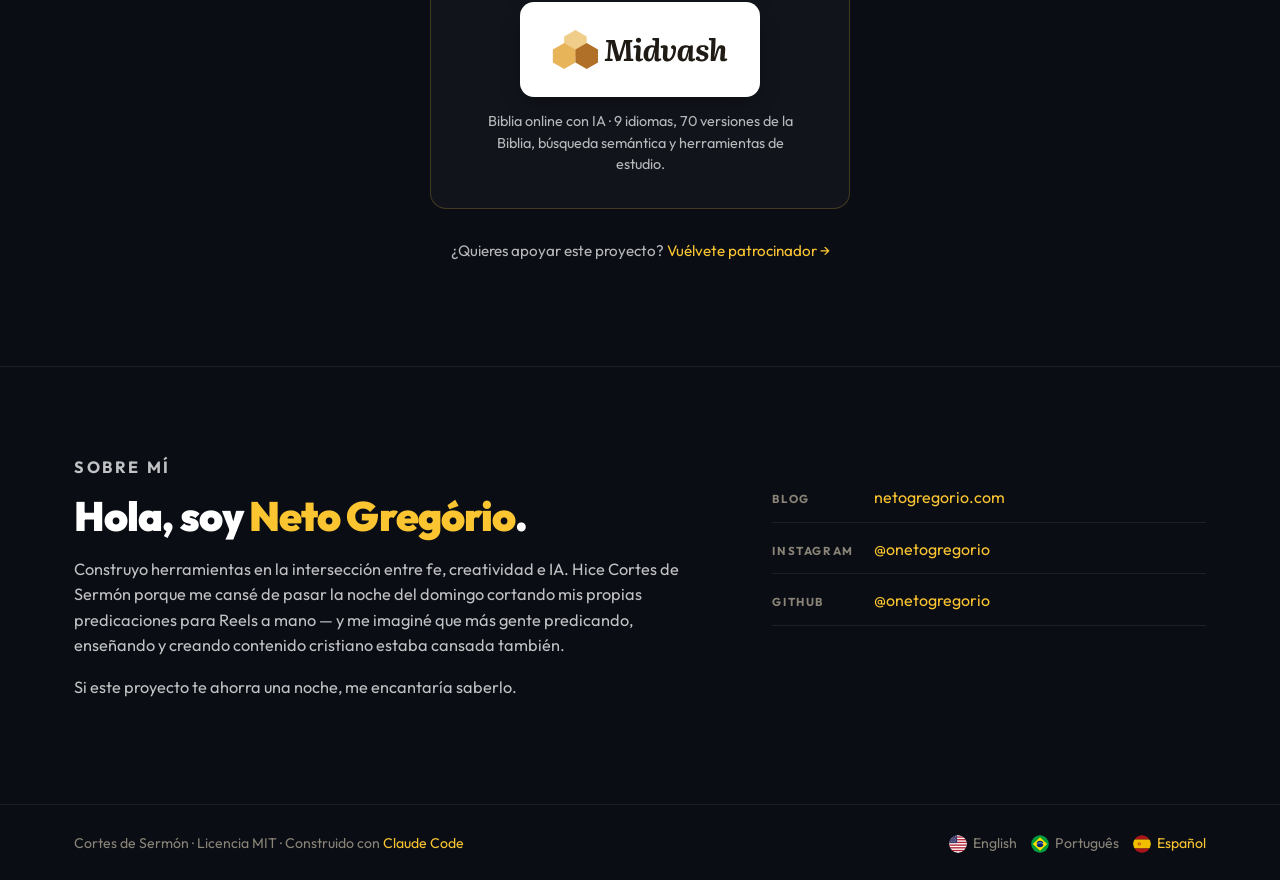
==== commit f6cd089e: "feat(landing+readme): round flags, editor logos, three install paths Visual + content refresh of the" ====
--- a/site/es/index.html
+++ b/site/es/index.html
@@ -21,15 +21,15 @@
       <span class="logo-text">Cortes de Sermón</span>
     </a>
     <nav class="nav">
+      <a href="#editors">Editores</a>
       <a href="#install">Instalar</a>
-      <a href="#demo">Demo</a>
       <a href="#features">Recursos</a>
       <a href="#sponsors">Patrocinadores</a>
     </nav>
     <div class="lang-switch">
-      <a href="../">EN</a>
-      <a href="../pt/">PT</a>
-      <a href="./" class="active">ES</a>
+      <a href="../" title="English"><img src="../assets/flags/us.svg" alt="English" /></a>
+      <a href="../pt/" title="Português"><img src="../assets/flags/br.svg" alt="Português" /></a>
+      <a href="./" class="active" title="Español"><img src="../assets/flags/es.svg" alt="Español" /></a>
     </div>
   </header>
 
@@ -73,17 +73,97 @@
       </div>
     </section>
 
+    <section id="editors" class="editors-section">
+      <div class="container">
+        <p class="kicker">Funciona con tu editor de IA</p>
+        <h2>Corre en <span class="gold">cualquier agente</span> que ejecute scripts en terminal.</h2>
+        <p class="section-lede">
+          Cortes de Sermón se entrega como un par SKILL.md + scripts/. Cualquier editor
+          de IA que lea instrucciones y ejecute un pipeline en shell puede operarlo.
+        </p>
+        <div class="editors-grid">
+          <a class="editor-card" href="https://claude.com/claude-code" target="_blank" rel="noopener" title="Claude Code by Anthropic">
+            <svg viewBox="0 0 32 32" aria-hidden="true"><path d="M16 4 L19 13 L28 16 L19 19 L16 28 L13 19 L4 16 L13 13 Z" fill="#d97757"/></svg>
+            <span>Claude Code</span>
+          </a>
+          <a class="editor-card" href="https://cursor.com" target="_blank" rel="noopener" title="Cursor">
+            <svg viewBox="0 0 32 32" aria-hidden="true"><path d="M5 6 L16 2 L27 6 L27 26 L16 30 L5 26 Z" fill="#0a0a0a" stroke="#fff" stroke-width="0.6"/><path d="M5 6 L16 12 L27 6 M16 12 L16 30" stroke="#fff" stroke-width="1.2" fill="none"/></svg>
+            <span>Cursor</span>
+          </a>
+          <a class="editor-card" href="https://github.com/openai/codex" target="_blank" rel="noopener" title="OpenAI Codex CLI">
+            <svg viewBox="0 0 32 32" aria-hidden="true"><circle cx="16" cy="16" r="13" fill="#10a37f"/><text x="16" y="21" text-anchor="middle" font-family="Outfit,sans-serif" font-weight="900" font-size="11" fill="#fff">{ }</text></svg>
+            <span>Codex CLI</span>
+          </a>
+          <a class="editor-card" href="https://github.com/cline/cline" target="_blank" rel="noopener" title="Cline (extensión VS Code)">
+            <svg viewBox="0 0 32 32" aria-hidden="true"><rect width="32" height="32" rx="7" fill="#7b3ff2"/><path d="M9 11 L23 11 M9 16 L23 16 M9 21 L18 21" stroke="#fff" stroke-width="2.4" stroke-linecap="round"/></svg>
+            <span>Cline</span>
+          </a>
+          <a class="editor-card" href="https://aider.chat" target="_blank" rel="noopener" title="Aider">
+            <svg viewBox="0 0 32 32" aria-hidden="true"><rect width="32" height="32" rx="7" fill="#14181f"/><path d="M16 8 L23 24 L19 24 L17.5 20 L14.5 20 L13 24 L9 24 Z M15.4 17 L16.6 17 L16 15.2 Z" fill="#fbc531"/></svg>
+            <span>Aider</span>
+          </a>
+          <a class="editor-card" href="https://continue.dev" target="_blank" rel="noopener" title="Continue">
+            <svg viewBox="0 0 32 32" aria-hidden="true"><rect width="32" height="32" rx="7" fill="#1a1a2e"/><path d="M11 10 L19 16 L11 22" stroke="#5d9cf2" stroke-width="3" fill="none" stroke-linecap="round" stroke-linejoin="round"/></svg>
+            <span>Continue</span>
+          </a>
+          <a class="editor-card" href="https://windsurf.com" target="_blank" rel="noopener" title="Windsurf">
+            <svg viewBox="0 0 32 32" aria-hidden="true"><rect width="32" height="32" rx="7" fill="#0a0a0a"/><path d="M5 18 Q10 13 16 18 T27 18" stroke="#00d4aa" stroke-width="2.4" fill="none" stroke-linecap="round"/><path d="M5 23 Q10 18 16 23 T27 23" stroke="#00d4aa" stroke-width="2.4" fill="none" stroke-linecap="round" opacity="0.55"/></svg>
+            <span>Windsurf</span>
+          </a>
+          <a class="editor-card" href="https://antigravity.google" target="_blank" rel="noopener" title="Antigravity by Google">
+            <svg viewBox="0 0 32 32" aria-hidden="true"><rect width="32" height="32" rx="7" fill="#0a0a0a"/><path d="M16 24 L16 9 M11 14 L16 9 L21 14" stroke="#4285f4" stroke-width="2.6" fill="none" stroke-linecap="round" stroke-linejoin="round"/></svg>
+            <span>Antigravity</span>
+          </a>
+          <a class="editor-card" href="https://opencode.ai" target="_blank" rel="noopener" title="OpenCode">
+            <svg viewBox="0 0 32 32" aria-hidden="true"><rect width="32" height="32" rx="7" fill="#161616"/><text x="16" y="20" text-anchor="middle" font-family="ui-monospace,monospace" font-weight="700" font-size="11" fill="#fbc531">&gt;_</text></svg>
+            <span>OpenCode</span>
+          </a>
+          <a class="editor-card" href="https://zed.dev" target="_blank" rel="noopener" title="Zed">
+            <svg viewBox="0 0 32 32" aria-hidden="true"><rect width="32" height="32" rx="7" fill="#0f0f10"/><path d="M9 10 L23 10 L9 22 L23 22" stroke="#dec896" stroke-width="2.4" fill="none" stroke-linecap="round" stroke-linejoin="round"/></svg>
+            <span>Zed</span>
+          </a>
+        </div>
+        <p class="micro" style="text-align:center;margin-top:18px">
+          ¿No ves el tuyo? Si lee un SKILL.md y ejecuta comandos shell, funciona.
+        </p>
+      </div>
+    </section>
+
     <section id="install" class="install">
       <div class="container">
-        <p class="kicker">El install en un prompt</p>
-        <h2>No leas documentación. <span class="gold">Pega esto.</span></h2>
+        <p class="kicker">Instalar — elige tu camino</p>
+        <h2>De cero al primer corte en <span class="gold">menos de 5 minutos.</span></h2>
         <p class="section-lede">
-          Abre Claude Code, Cursor, Codex, o cualquier editor de IA. Pega el
-          prompt abajo. Responde las preguntas. Listo en menos de 5 minutos.
-        </p>
-        <div class="code-card">
-          <button class="copy-btn" data-copy="install-prompt">Copiar</button>
-          <pre id="install-prompt">Instala el skill Sermon Cuts (https://github.com/onetogregorio/sermon-cuts) en mi máquina. Guíame por estos pasos y detente si alguno falla:
+          Tres caminos. El primero si tienes terminal, el segundo si vives
+          en un editor de IA, el tercero para Linux/Windows.
+        </p>
+
+        <div class="install-paths">
+          <div class="install-card">
+            <div class="install-card-head">
+              <span class="install-icon">🟢</span>
+              <div>
+                <h3>Un comando en terminal</h3>
+                <p>Recomendado. Funciona en cualquier shell macOS o Linux.</p>
+              </div>
+            </div>
+            <div class="code-card">
+              <button class="copy-btn" data-copy="install-curl">Copiar</button>
+              <pre id="install-curl">curl -fsSL https://onetogregorio.github.io/sermon-cuts/install.sh | bash</pre>
+            </div>
+          </div>
+
+          <div class="install-card">
+            <div class="install-card-head">
+              <span class="install-icon">🟡</span>
+              <div>
+                <h3>A través de tu editor de IA</h3>
+                <p>Claude Code, Cursor, Codex, Cline, Aider — cualquiera con acceso al terminal.</p>
+              </div>
+            </div>
+            <div class="code-card">
+              <button class="copy-btn" data-copy="install-prompt">Copiar</button>
+              <pre id="install-prompt">Instala el skill Sermon Cuts (https://github.com/onetogregorio/sermon-cuts) en mi máquina. Guíame por estos pasos y detente si alguno falla:
 
 1. Detecta mi SO (macOS o Linux). En macOS, asegúrate de que Homebrew esté instalado.
 2. Instala dependencias del sistema: ffmpeg (con libass), yt-dlp, Python 3.12+.
@@ -92,14 +172,42 @@
 5. Crea symlinks de scripts/, config/, prompts/ hacia ~/.claude/skills/sermon-cuts/ y copia SKILL.md allí también.
 6. Pregúntame si quiero transcripción mejor vía Groq Whisper. Si sí, abre https://console.groq.com/keys, pídeme pegar la clave y agrega GROQ_API_KEY=... en ~/.env.
 7. Pregúntame si quiero la fuente de marca Outfit Black (https://fonts.google.com/specimen/Outfit). Si sí, descárgala e instálala en mi carpeta de fuentes.
-8. Ejecuta ./scripts/pipeline.sh --help para confirmar que el skill está listo.
+8. Ejecuta ./scripts/pipeline.sh doctor para confirmar que el skill está listo.
 9. Dame un ejemplo de una línea de cómo cortar mi primer sermón.
 
 Reporta éxito o el paso que falló al final.</pre>
-        </div>
+            </div>
+          </div>
+
+          <div class="install-card">
+            <div class="install-card-head">
+              <span class="install-icon">🐳</span>
+              <div>
+                <h3>Docker</h3>
+                <p>Linux, Windows, o donde pip es complicado. Sin deps en el host.</p>
+              </div>
+            </div>
+            <div class="code-card">
+              <button class="copy-btn" data-copy="install-docker">Copiar</button>
+              <pre id="install-docker">docker run --rm \
+  -v "$(pwd)/out:/work/memory/messages" \
+  -e GROQ_API_KEY=$GROQ_API_KEY \
+  ghcr.io/onetogregorio/sermon-cuts &lt;url-de-youtube&gt;</pre>
+            </div>
+          </div>
+        </div>
+
         <p class="after-prompt">
           Luego solo di: <em>"corta esta predicación: &lt;URL de YouTube&gt;"</em>
         </p>
+
+        <h3 class="commands-title">Comandos del día a día</h3>
+        <div class="commands-grid">
+          <div><code>pipeline.sh doctor</code><p>health check (corre primero)</p></div>
+          <div><code>pipeline.sh &lt;url&gt;</code><p>ingest + transcribe + propone</p></div>
+          <div><code>pipeline.sh review &lt;slug&gt;</code><p>UI en terminal para elegir</p></div>
+          <div><code>pipeline.sh ui</code><p>UI web en localhost:7860</p></div>
+        </div>
       </div>
     </section>
 
@@ -241,9 +349,9 @@
         <a href="https://claude.com/claude-code">Claude Code</a>
       </p>
       <p class="lang-foot">
-        <a href="../">English</a> ·
-        <a href="../pt/">Português</a> ·
-        <a href="./" class="active">Español</a>
+        <a href="../" title="English"><img src="../assets/flags/us.svg" alt="" /> English</a>
+        <a href="../pt/" title="Português"><img src="../assets/flags/br.svg" alt="" /> Português</a>
+        <a href="./" class="active" title="Español"><img src="../assets/flags/es.svg" alt="" /> Español</a>
       </p>
     </div>
   </footer>
--- a/site/style.css
+++ b/site/style.css
@@ -110,21 +110,37 @@
 
 .lang-switch {
   display: flex;
-  gap: 4px;
-  font-size: 0.82rem;
-  font-weight: 700;
-  letter-spacing: 0.02em;
+  gap: 6px;
+  align-items: center;
 }
 
 .lang-switch a {
-  padding: 4px 10px;
-  border-radius: 6px;
-  color: var(--muted);
+  display: inline-flex;
+  align-items: center;
+  justify-content: center;
+  width: 30px;
+  height: 30px;
+  border-radius: 999px;
+  padding: 0;
+  opacity: 0.55;
+  transition: opacity 0.15s ease, transform 0.15s ease, box-shadow 0.15s ease;
+}
+
+.lang-switch a:hover {
+  opacity: 1;
+  transform: translateY(-1px);
 }
 
 .lang-switch a.active {
-  background: rgba(251, 197, 49, 0.12);
-  color: var(--gold);
+  opacity: 1;
+  box-shadow: 0 0 0 2px var(--gold), 0 0 0 4px rgba(251, 197, 49, 0.18);
+}
+
+.lang-switch img {
+  width: 26px;
+  height: 26px;
+  display: block;
+  border-radius: 999px;
 }
 
 @media (max-width: 800px) {
@@ -310,6 +326,65 @@
   margin: 0 0 36px;
 }
 
+/* ─── editors compatibility section ───────────────────────── */
+.editors-section {
+  background: linear-gradient(180deg, var(--ink) 0%, #0c1020 100%);
+}
+
+.editors-grid {
+  display: grid;
+  grid-template-columns: repeat(5, 1fr);
+  gap: 14px;
+  margin-top: 18px;
+}
+
+.editor-card {
+  display: flex;
+  flex-direction: column;
+  align-items: center;
+  justify-content: center;
+  gap: 10px;
+  padding: 18px 12px;
+  background: rgba(255, 255, 255, 0.025);
+  border: 1px solid rgba(255, 255, 255, 0.08);
+  border-radius: 14px;
+  color: var(--paper);
+  text-align: center;
+  transition: border-color 0.2s ease, transform 0.18s ease, background 0.18s ease;
+}
+
+.editor-card:hover {
+  border-color: rgba(251, 197, 49, 0.45);
+  background: rgba(251, 197, 49, 0.05);
+  transform: translateY(-2px);
+  opacity: 1;
+}
+
+.editor-card svg {
+  width: 36px;
+  height: 36px;
+  display: block;
+}
+
+.editor-card span {
+  font-size: 0.86rem;
+  font-weight: 700;
+  letter-spacing: -0.005em;
+  color: rgba(255, 255, 255, 0.86);
+}
+
+@media (max-width: 900px) {
+  .editors-grid {
+    grid-template-columns: repeat(3, 1fr);
+  }
+}
+
+@media (max-width: 540px) {
+  .editors-grid {
+    grid-template-columns: repeat(2, 1fr);
+  }
+}
+
 /* ─── install section ──────────────────────────────────────── */
 .install {
   background: linear-gradient(180deg, var(--ink) 0%, #0b1024 100%);
@@ -376,6 +451,102 @@
   font-weight: 700;
 }
 
+/* Install paths — stacked cards (curl / prompt / docker). */
+.install-paths {
+  display: grid;
+  gap: 22px;
+  margin-top: 8px;
+}
+
+.install-card {
+  background: rgba(255, 255, 255, 0.02);
+  border: 1px solid rgba(255, 255, 255, 0.08);
+  border-radius: 18px;
+  padding: 22px 24px 26px;
+}
+
+.install-card-head {
+  display: flex;
+  align-items: flex-start;
+  gap: 14px;
+  margin-bottom: 14px;
+}
+
+.install-icon {
+  font-size: 1.6rem;
+  line-height: 1;
+  flex-shrink: 0;
+  margin-top: 2px;
+}
+
+.install-card-head h3 {
+  margin: 0 0 4px;
+  font-size: 1.1rem;
+  font-weight: 800;
+  letter-spacing: -0.01em;
+}
+
+.install-card-head p {
+  margin: 0;
+  font-size: 0.92rem;
+  color: rgba(255, 255, 255, 0.65);
+}
+
+.install-card .code-card {
+  margin-top: 0;
+  padding: 18px 22px;
+}
+
+.install-card .code-card pre {
+  font-size: 0.85rem;
+  line-height: 1.6;
+}
+
+/* Day-to-day commands cheat-sheet under the install paths. */
+.commands-title {
+  margin: 48px 0 18px;
+  text-align: center;
+  font-size: 1.1rem;
+  font-weight: 800;
+  color: rgba(255, 255, 255, 0.85);
+  letter-spacing: -0.01em;
+}
+
+.commands-grid {
+  display: grid;
+  grid-template-columns: repeat(4, 1fr);
+  gap: 12px;
+}
+
+.commands-grid > div {
+  background: rgba(255, 255, 255, 0.025);
+  border: 1px solid rgba(255, 255, 255, 0.08);
+  border-radius: 12px;
+  padding: 16px 14px;
+  text-align: center;
+}
+
+.commands-grid code {
+  display: block;
+  font-size: 0.78rem;
+  margin-bottom: 6px;
+  white-space: nowrap;
+  overflow: hidden;
+  text-overflow: ellipsis;
+}
+
+.commands-grid p {
+  margin: 0;
+  font-size: 0.78rem;
+  color: rgba(255, 255, 255, 0.6);
+}
+
+@media (max-width: 760px) {
+  .commands-grid {
+    grid-template-columns: repeat(2, 1fr);
+  }
+}
+
 /* ─── features grid ────────────────────────────────────────── */
 .feature-grid {
   display: grid;
@@ -638,9 +809,24 @@
   gap: 12px;
 }
 
+.lang-foot {
+  display: flex;
+  gap: 14px;
+  align-items: center;
+}
+
 .lang-foot a {
+  display: inline-flex;
+  align-items: center;
+  gap: 6px;
   color: var(--muted);
-  margin: 0 4px;
+}
+
+.lang-foot a img {
+  width: 18px;
+  height: 18px;
+  border-radius: 999px;
+  display: inline-block;
 }
 
 .lang-foot a.active {
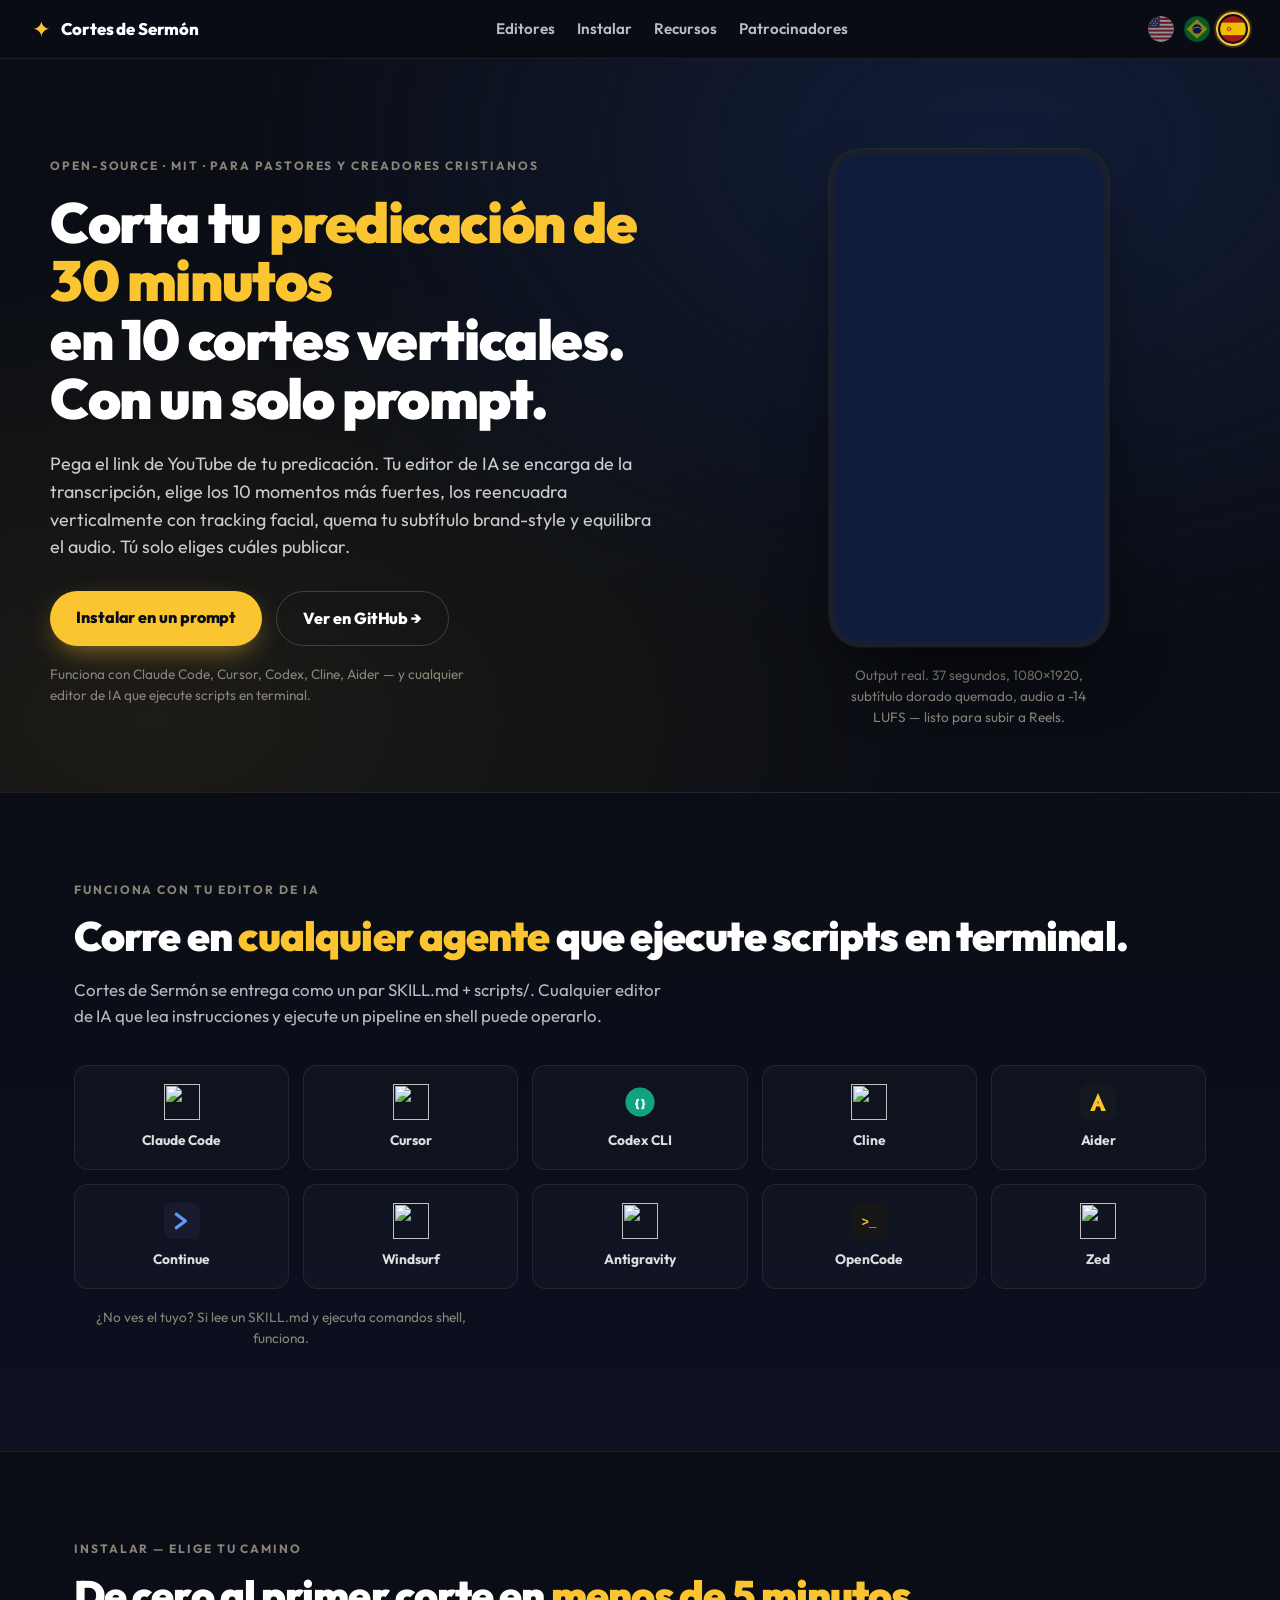
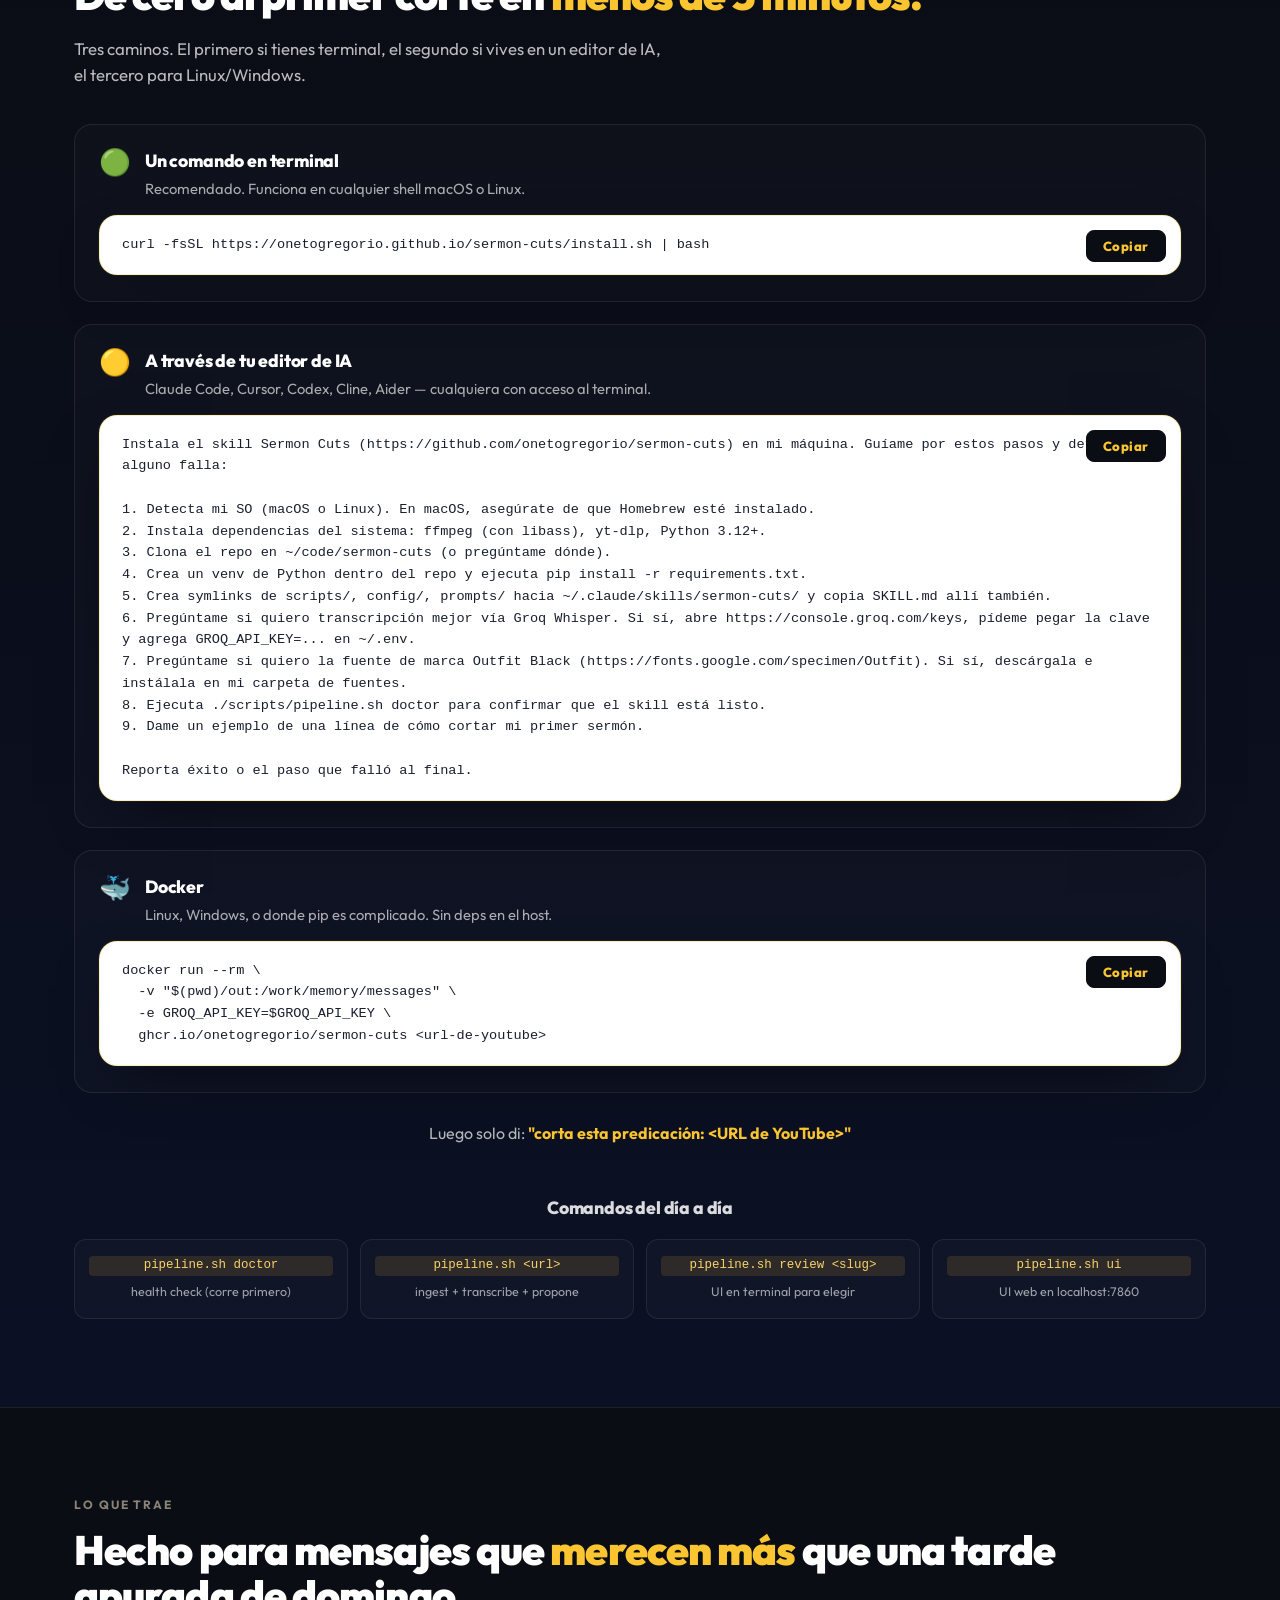
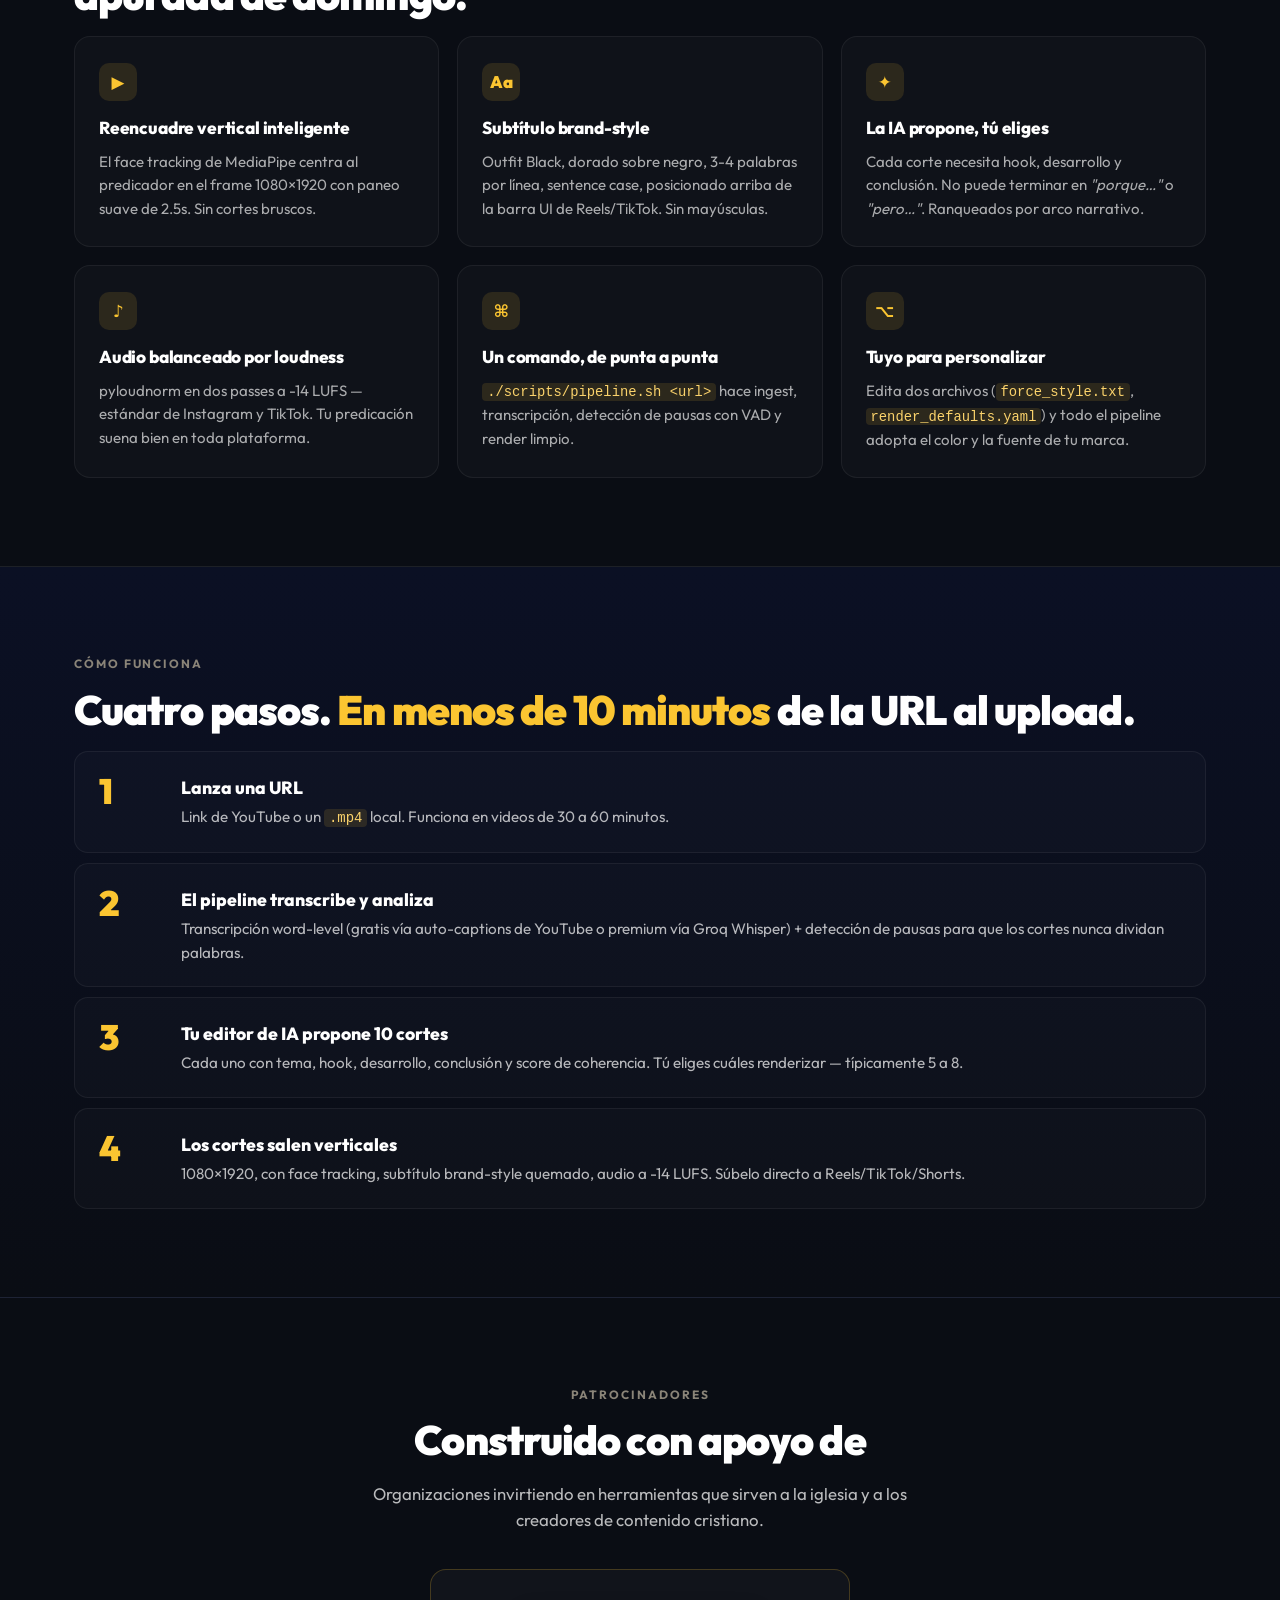
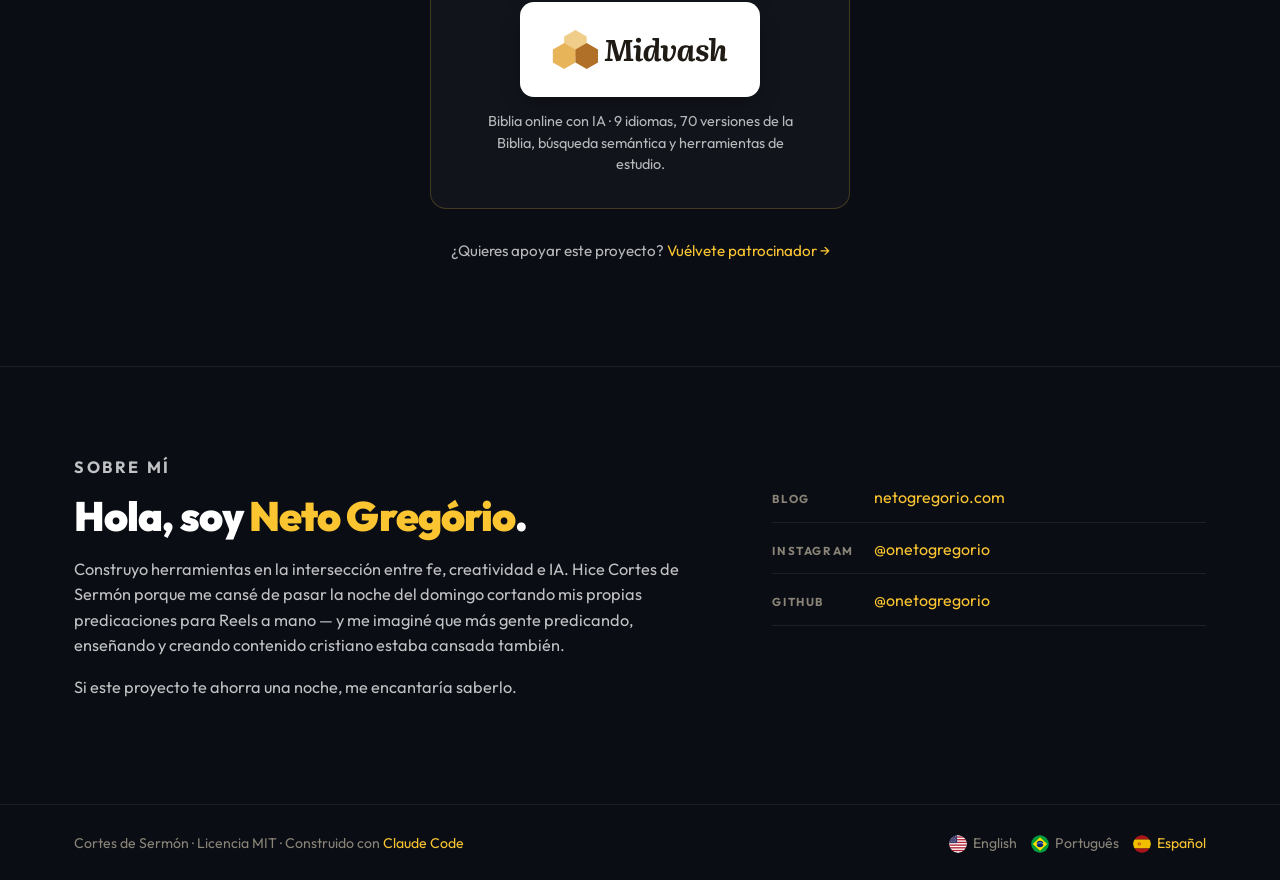
==== commit d09fac23: "chore(editors): use official Simple Icons logos where available User asked for real brand icons (Fon" ====
--- a/site/es/index.html
+++ b/site/es/index.html
@@ -83,11 +83,11 @@
         </p>
         <div class="editors-grid">
           <a class="editor-card" href="https://claude.com/claude-code" target="_blank" rel="noopener" title="Claude Code by Anthropic">
-            <svg viewBox="0 0 32 32" aria-hidden="true"><path d="M16 4 L19 13 L28 16 L19 19 L16 28 L13 19 L4 16 L13 13 Z" fill="#d97757"/></svg>
+            <img src="https://cdn.simpleicons.org/claude/d97757" alt="" loading="lazy" />
             <span>Claude Code</span>
           </a>
           <a class="editor-card" href="https://cursor.com" target="_blank" rel="noopener" title="Cursor">
-            <svg viewBox="0 0 32 32" aria-hidden="true"><path d="M5 6 L16 2 L27 6 L27 26 L16 30 L5 26 Z" fill="#0a0a0a" stroke="#fff" stroke-width="0.6"/><path d="M5 6 L16 12 L27 6 M16 12 L16 30" stroke="#fff" stroke-width="1.2" fill="none"/></svg>
+            <img src="https://cdn.simpleicons.org/cursor/ffffff" alt="" loading="lazy" />
             <span>Cursor</span>
           </a>
           <a class="editor-card" href="https://github.com/openai/codex" target="_blank" rel="noopener" title="OpenAI Codex CLI">
@@ -95,7 +95,7 @@
             <span>Codex CLI</span>
           </a>
           <a class="editor-card" href="https://github.com/cline/cline" target="_blank" rel="noopener" title="Cline (extensión VS Code)">
-            <svg viewBox="0 0 32 32" aria-hidden="true"><rect width="32" height="32" rx="7" fill="#7b3ff2"/><path d="M9 11 L23 11 M9 16 L23 16 M9 21 L18 21" stroke="#fff" stroke-width="2.4" stroke-linecap="round"/></svg>
+            <img src="https://cdn.simpleicons.org/cline/7b3ff2" alt="" loading="lazy" />
             <span>Cline</span>
           </a>
           <a class="editor-card" href="https://aider.chat" target="_blank" rel="noopener" title="Aider">
@@ -107,11 +107,11 @@
             <span>Continue</span>
           </a>
           <a class="editor-card" href="https://windsurf.com" target="_blank" rel="noopener" title="Windsurf">
-            <svg viewBox="0 0 32 32" aria-hidden="true"><rect width="32" height="32" rx="7" fill="#0a0a0a"/><path d="M5 18 Q10 13 16 18 T27 18" stroke="#00d4aa" stroke-width="2.4" fill="none" stroke-linecap="round"/><path d="M5 23 Q10 18 16 23 T27 23" stroke="#00d4aa" stroke-width="2.4" fill="none" stroke-linecap="round" opacity="0.55"/></svg>
+            <img src="https://cdn.simpleicons.org/windsurf/00d4aa" alt="" loading="lazy" />
             <span>Windsurf</span>
           </a>
           <a class="editor-card" href="https://antigravity.google" target="_blank" rel="noopener" title="Antigravity by Google">
-            <svg viewBox="0 0 32 32" aria-hidden="true"><rect width="32" height="32" rx="7" fill="#0a0a0a"/><path d="M16 24 L16 9 M11 14 L16 9 L21 14" stroke="#4285f4" stroke-width="2.6" fill="none" stroke-linecap="round" stroke-linejoin="round"/></svg>
+            <img src="https://cdn.simpleicons.org/google/4285f4" alt="" loading="lazy" />
             <span>Antigravity</span>
           </a>
           <a class="editor-card" href="https://opencode.ai" target="_blank" rel="noopener" title="OpenCode">
@@ -119,7 +119,7 @@
             <span>OpenCode</span>
           </a>
           <a class="editor-card" href="https://zed.dev" target="_blank" rel="noopener" title="Zed">
-            <svg viewBox="0 0 32 32" aria-hidden="true"><rect width="32" height="32" rx="7" fill="#0f0f10"/><path d="M9 10 L23 10 L9 22 L23 22" stroke="#dec896" stroke-width="2.4" fill="none" stroke-linecap="round" stroke-linejoin="round"/></svg>
+            <img src="https://cdn.simpleicons.org/zedindustries/dec896" alt="" loading="lazy" />
             <span>Zed</span>
           </a>
         </div>
--- a/site/style.css
+++ b/site/style.css
@@ -360,10 +360,12 @@
   opacity: 1;
 }
 
-.editor-card svg {
+.editor-card svg,
+.editor-card img {
   width: 36px;
   height: 36px;
   display: block;
+  object-fit: contain;
 }
 
 .editor-card span {
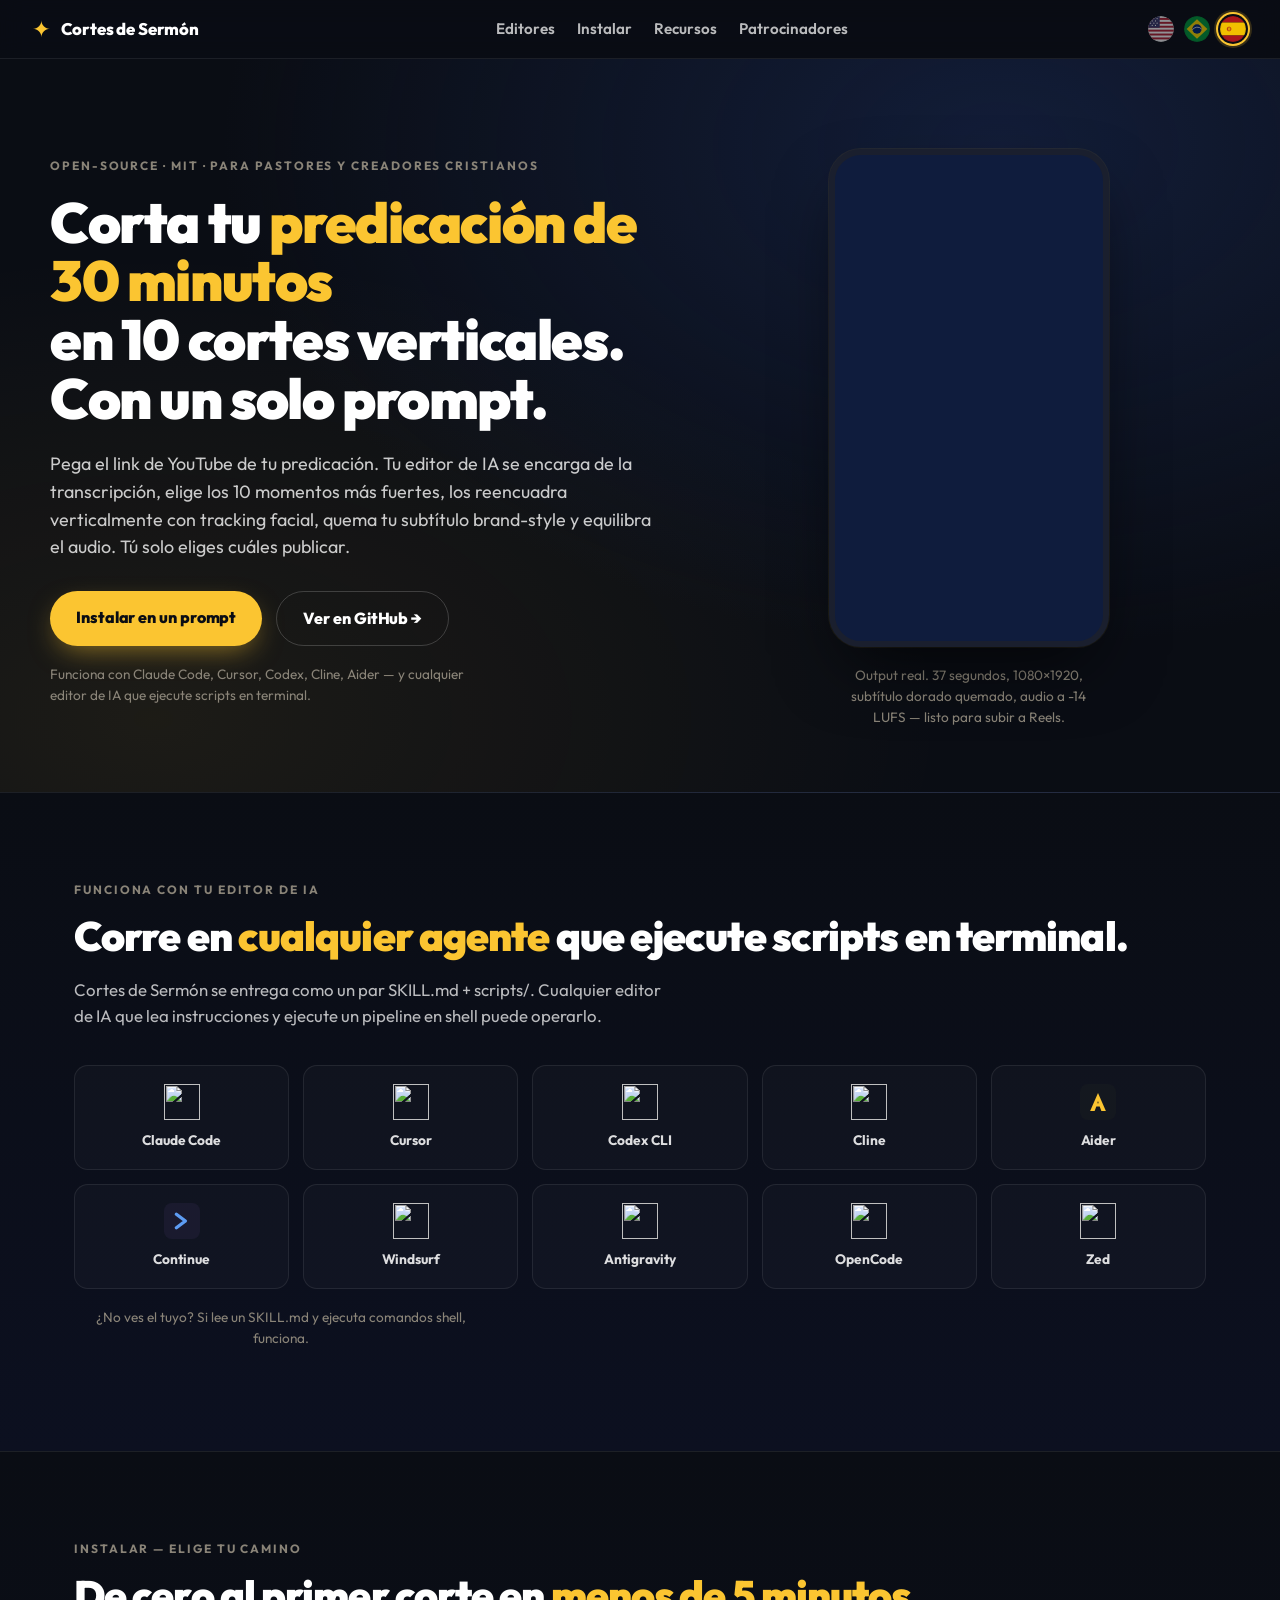
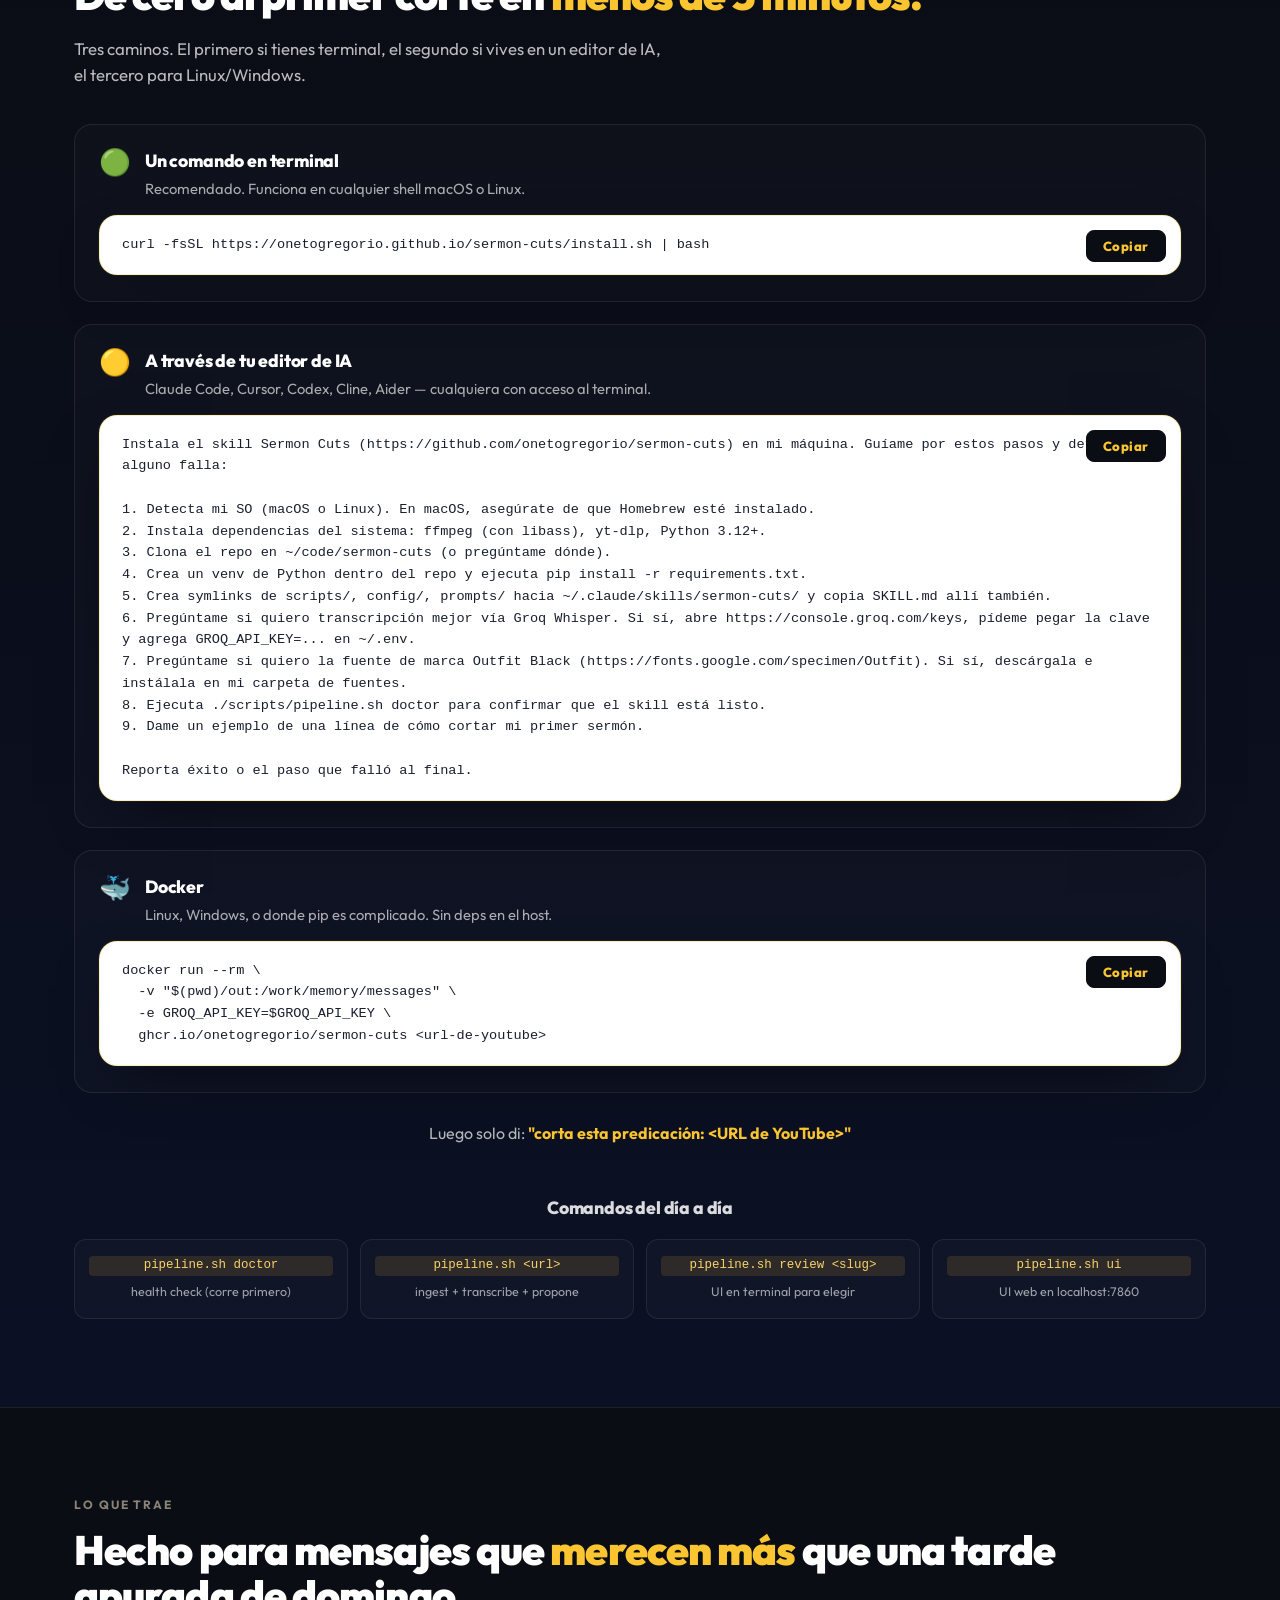
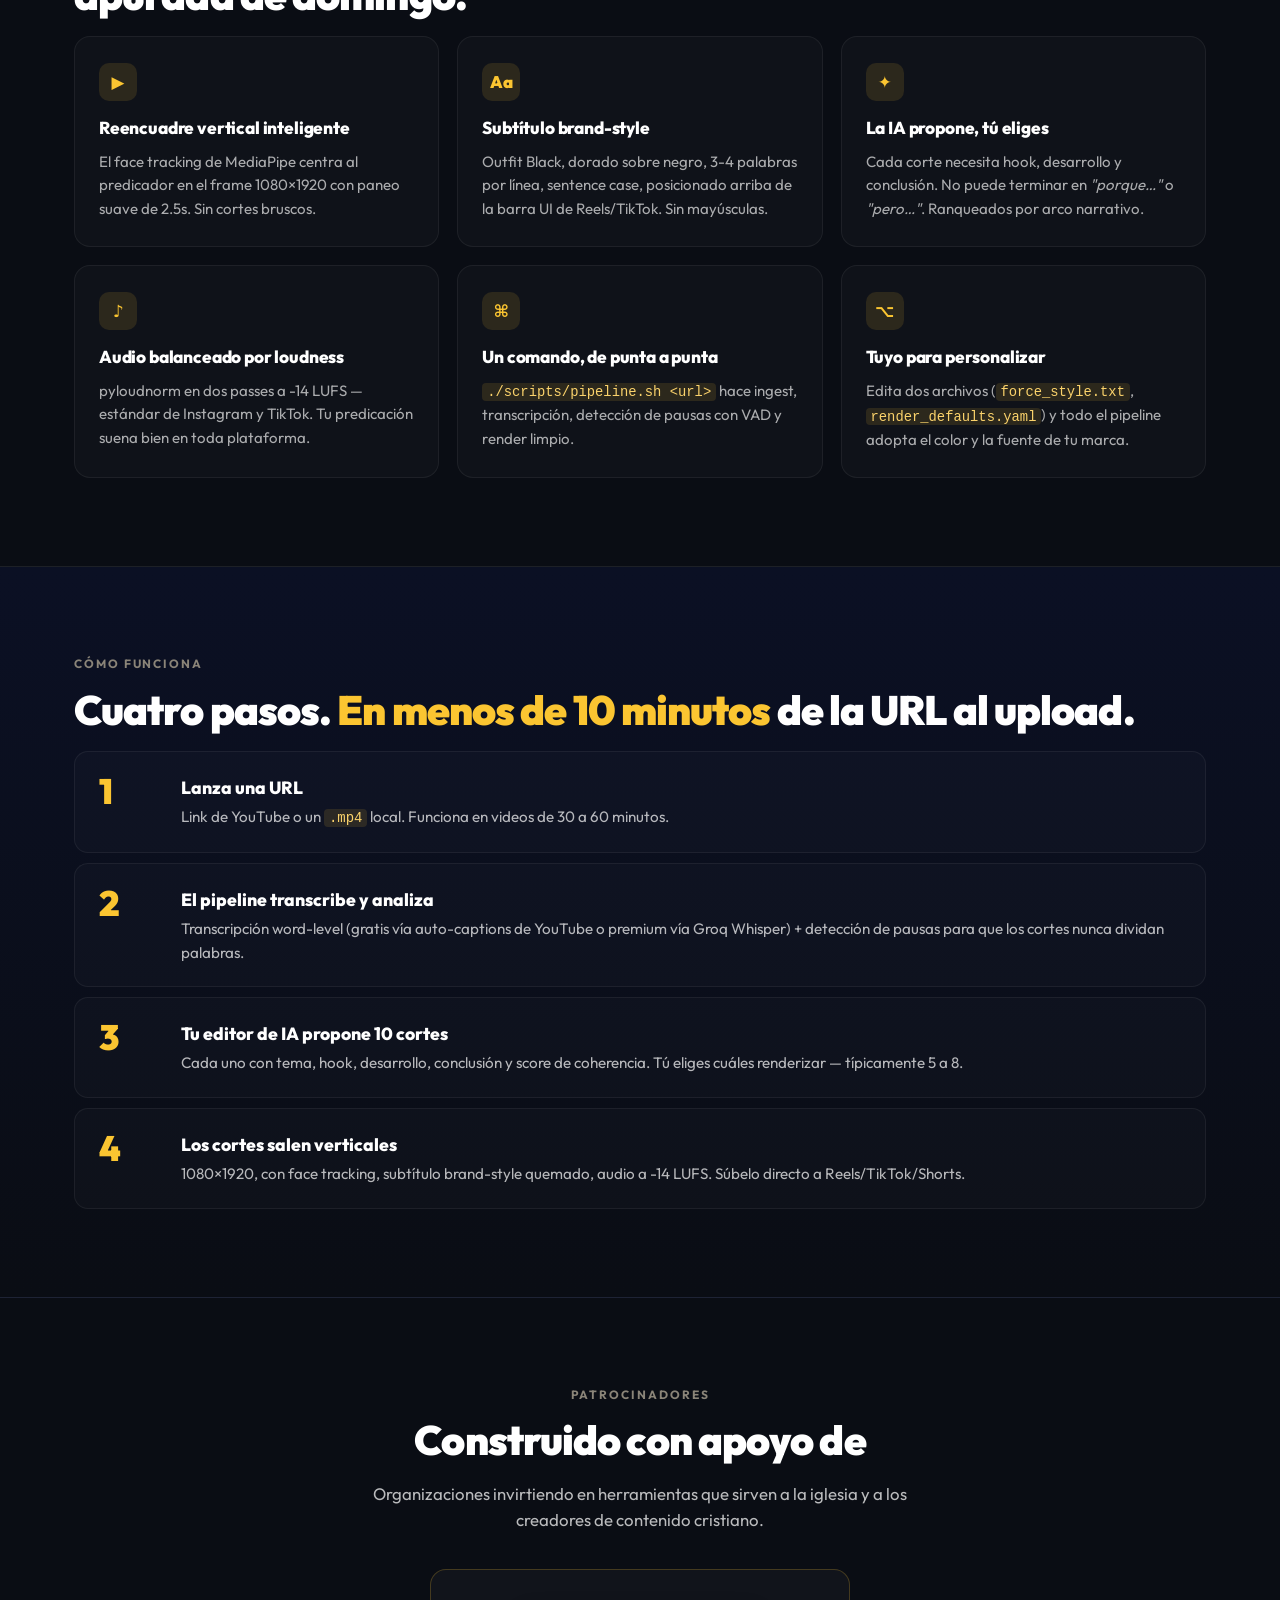
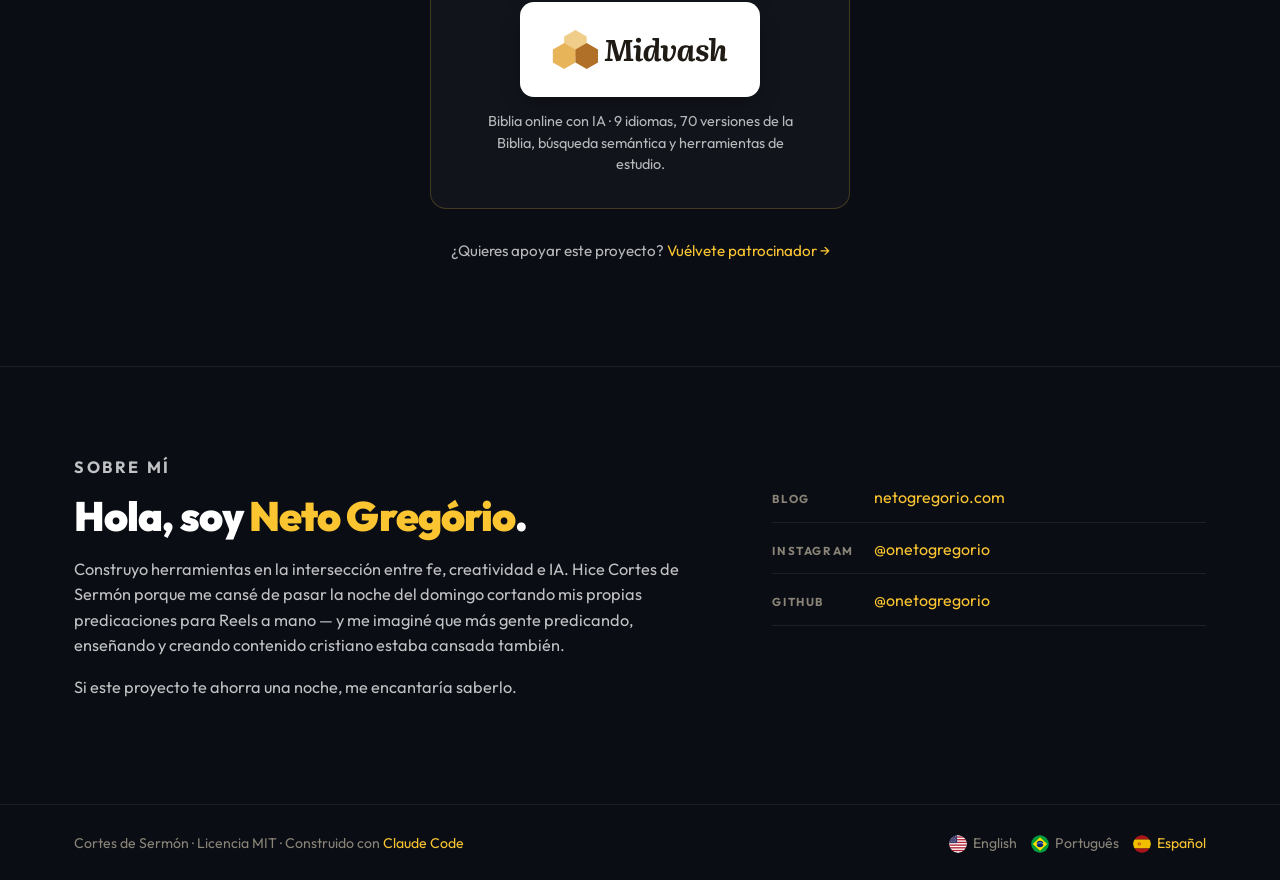
==== commit b2207b04: "chore(editors): use OpenAI logo for Codex, SST logo for OpenCode User asked to use a real ChatGPT/Op" ====
--- a/site/es/index.html
+++ b/site/es/index.html
@@ -91,7 +91,7 @@
             <span>Cursor</span>
           </a>
           <a class="editor-card" href="https://github.com/openai/codex" target="_blank" rel="noopener" title="OpenAI Codex CLI">
-            <svg viewBox="0 0 32 32" aria-hidden="true"><circle cx="16" cy="16" r="13" fill="#10a37f"/><text x="16" y="21" text-anchor="middle" font-family="Outfit,sans-serif" font-weight="900" font-size="11" fill="#fff">{ }</text></svg>
+            <img src="https://api.iconify.design/logos/openai-icon.svg" alt="" loading="lazy" />
             <span>Codex CLI</span>
           </a>
           <a class="editor-card" href="https://github.com/cline/cline" target="_blank" rel="noopener" title="Cline (extensión VS Code)">
@@ -114,8 +114,8 @@
             <img src="https://cdn.simpleicons.org/google/4285f4" alt="" loading="lazy" />
             <span>Antigravity</span>
           </a>
-          <a class="editor-card" href="https://opencode.ai" target="_blank" rel="noopener" title="OpenCode">
-            <svg viewBox="0 0 32 32" aria-hidden="true"><rect width="32" height="32" rx="7" fill="#161616"/><text x="16" y="20" text-anchor="middle" font-family="ui-monospace,monospace" font-weight="700" font-size="11" fill="#fbc531">&gt;_</text></svg>
+          <a class="editor-card" href="https://opencode.ai" target="_blank" rel="noopener" title="OpenCode (by SST)">
+            <img src="https://cdn.simpleicons.org/sst/fbc531" alt="" loading="lazy" />
             <span>OpenCode</span>
           </a>
           <a class="editor-card" href="https://zed.dev" target="_blank" rel="noopener" title="Zed">
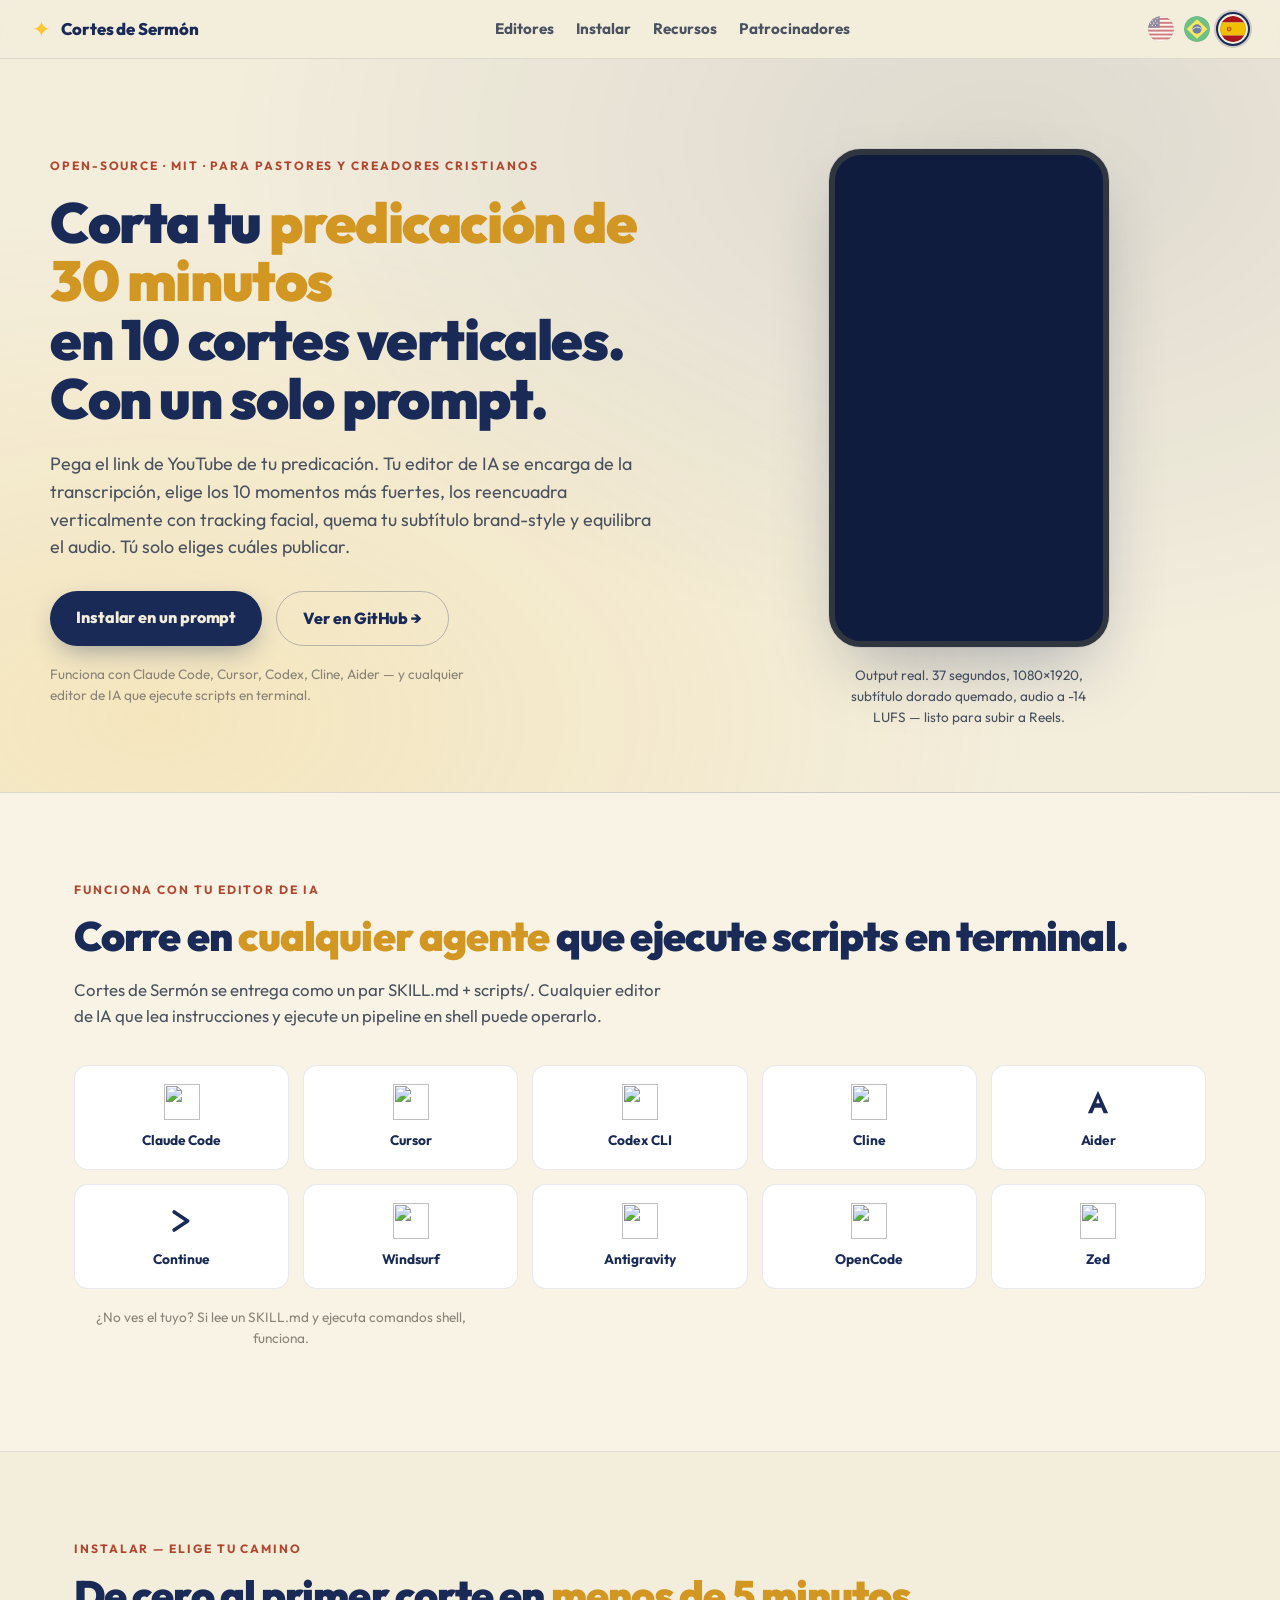
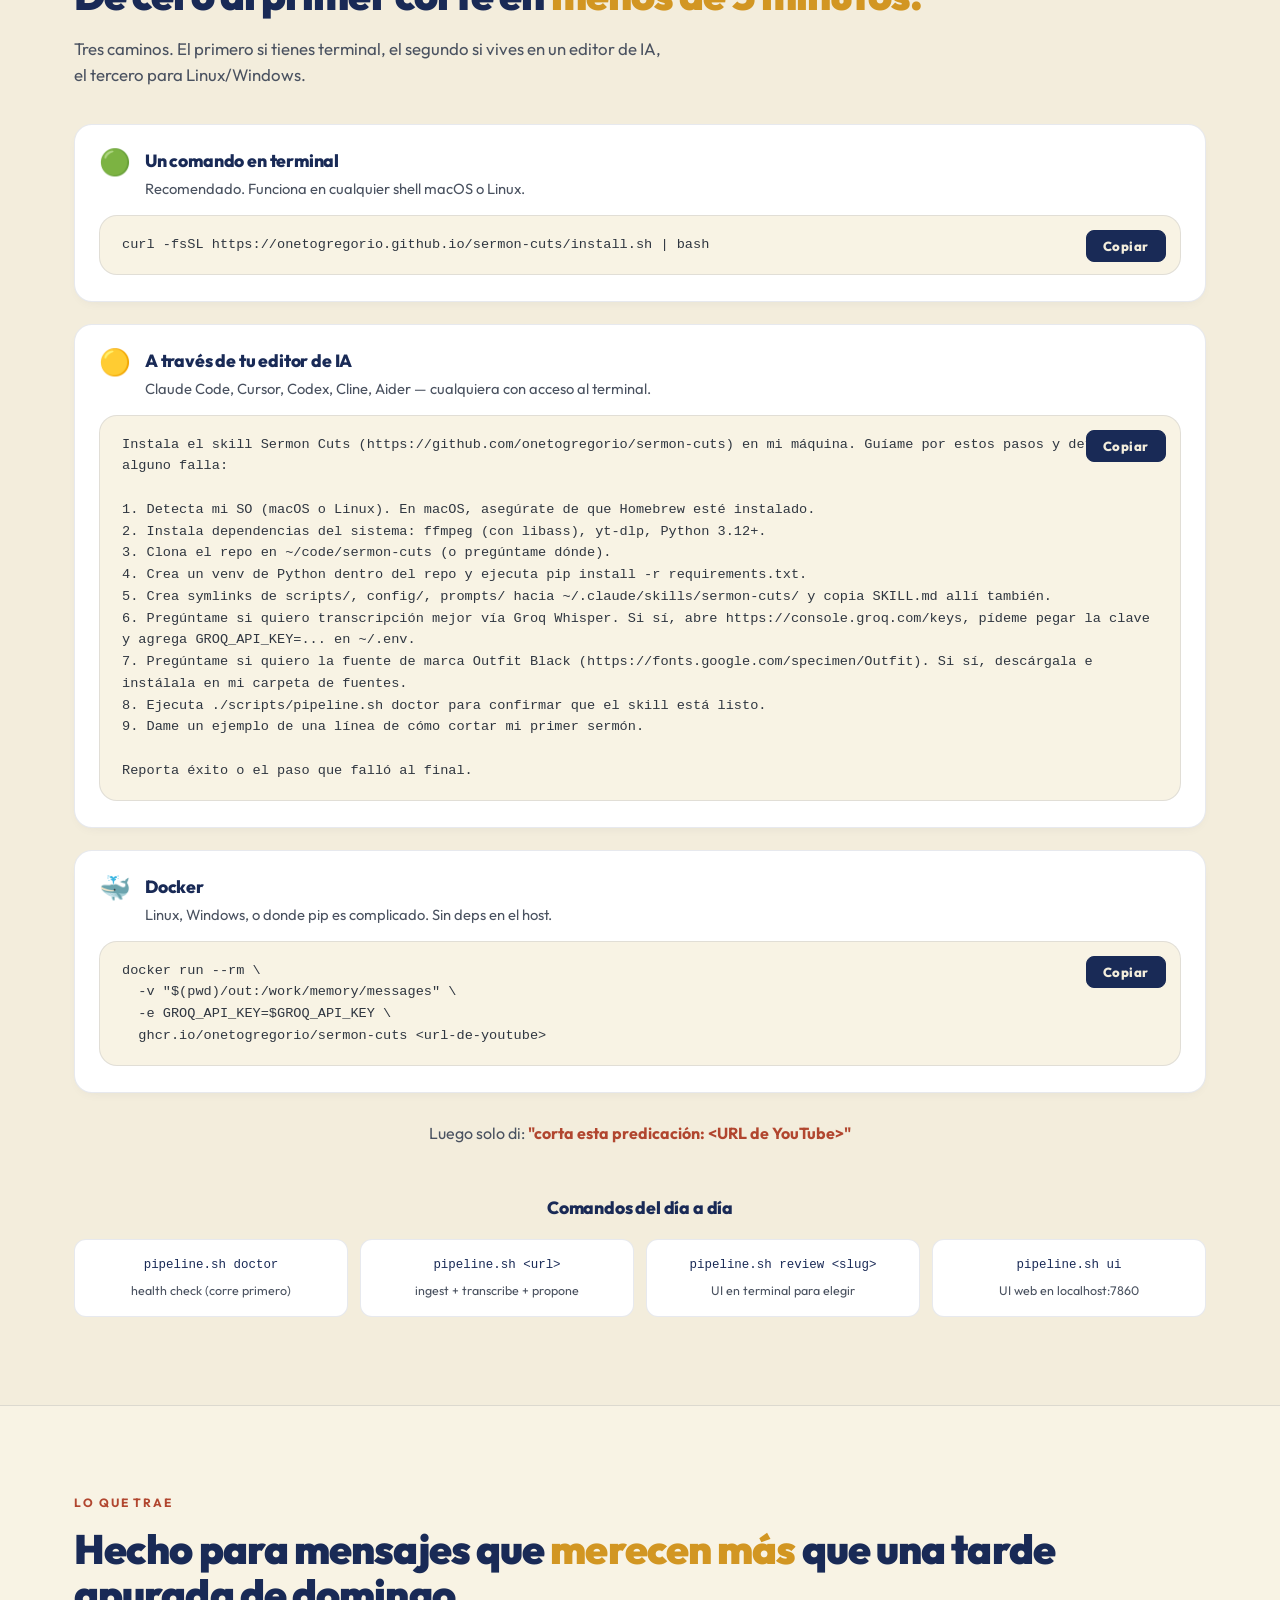
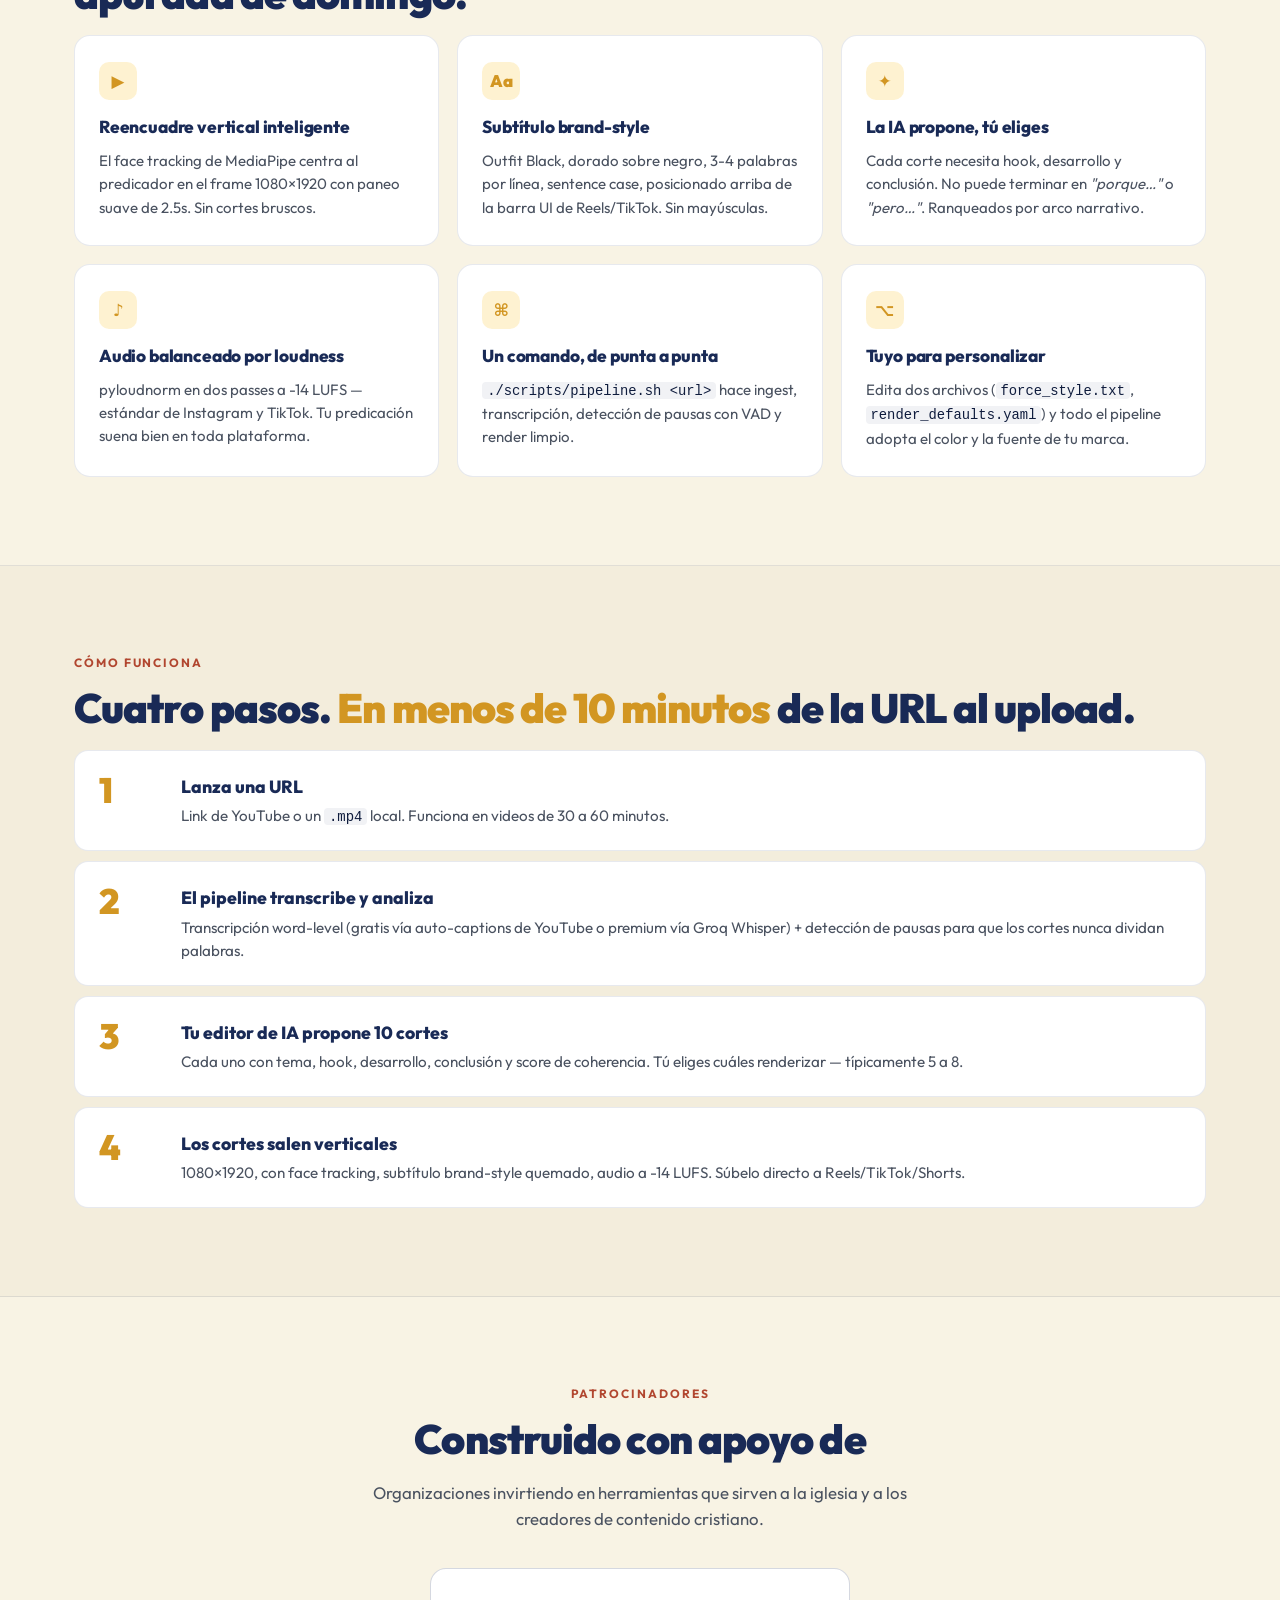
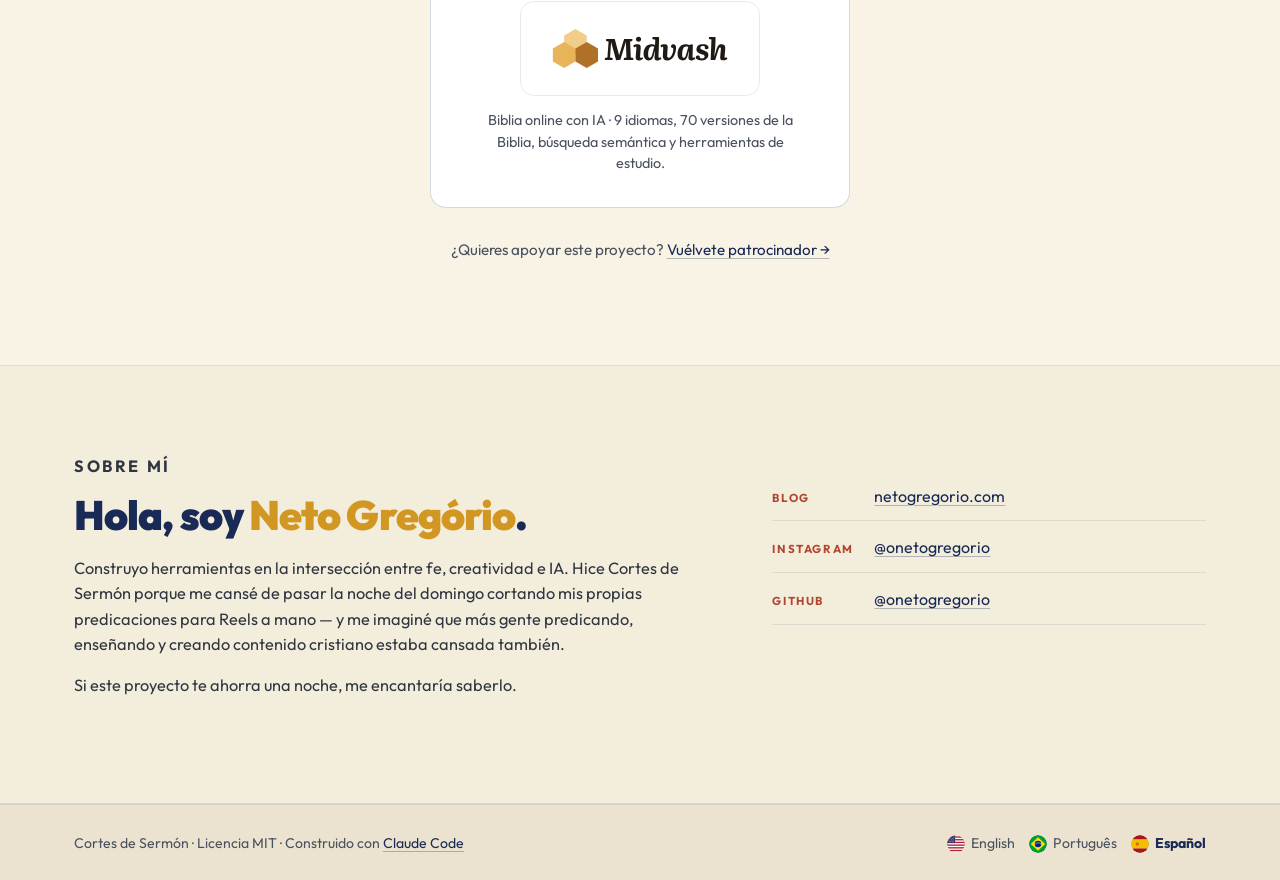
==== commit 05c595e5: "feat(landing): cream/navy editorial theme + uniform navy editor icons Major theme repaint and icon u" ====
--- a/site/es/index.html
+++ b/site/es/index.html
@@ -83,43 +83,43 @@
         </p>
         <div class="editors-grid">
           <a class="editor-card" href="https://claude.com/claude-code" target="_blank" rel="noopener" title="Claude Code by Anthropic">
-            <img src="https://cdn.simpleicons.org/claude/d97757" alt="" loading="lazy" />
+            <img src="https://cdn.simpleicons.org/claude/192a56" alt="" loading="lazy" />
             <span>Claude Code</span>
           </a>
           <a class="editor-card" href="https://cursor.com" target="_blank" rel="noopener" title="Cursor">
-            <img src="https://cdn.simpleicons.org/cursor/ffffff" alt="" loading="lazy" />
+            <img src="https://cdn.simpleicons.org/cursor/192a56" alt="" loading="lazy" />
             <span>Cursor</span>
           </a>
           <a class="editor-card" href="https://github.com/openai/codex" target="_blank" rel="noopener" title="OpenAI Codex CLI">
-            <img src="https://api.iconify.design/logos/openai-icon.svg" alt="" loading="lazy" />
+            <img src="https://api.iconify.design/simple-icons/openai.svg?color=%23192a56" alt="" loading="lazy" />
             <span>Codex CLI</span>
           </a>
           <a class="editor-card" href="https://github.com/cline/cline" target="_blank" rel="noopener" title="Cline (extensión VS Code)">
-            <img src="https://cdn.simpleicons.org/cline/7b3ff2" alt="" loading="lazy" />
+            <img src="https://cdn.simpleicons.org/cline/192a56" alt="" loading="lazy" />
             <span>Cline</span>
           </a>
           <a class="editor-card" href="https://aider.chat" target="_blank" rel="noopener" title="Aider">
-            <svg viewBox="0 0 32 32" aria-hidden="true"><rect width="32" height="32" rx="7" fill="#14181f"/><path d="M16 8 L23 24 L19 24 L17.5 20 L14.5 20 L13 24 L9 24 Z M15.4 17 L16.6 17 L16 15.2 Z" fill="#fbc531"/></svg>
+            <svg viewBox="0 0 32 32" aria-hidden="true"><path d="M16 6 L25 26 L21 26 L19 21 L13 21 L11 26 L7 26 Z M14.4 17 L17.6 17 L16 12.6 Z" fill="#192a56"/></svg>
             <span>Aider</span>
           </a>
           <a class="editor-card" href="https://continue.dev" target="_blank" rel="noopener" title="Continue">
-            <svg viewBox="0 0 32 32" aria-hidden="true"><rect width="32" height="32" rx="7" fill="#1a1a2e"/><path d="M11 10 L19 16 L11 22" stroke="#5d9cf2" stroke-width="3" fill="none" stroke-linecap="round" stroke-linejoin="round"/></svg>
+            <svg viewBox="0 0 32 32" aria-hidden="true"><path d="M9 8 L21 16 L9 24" stroke="#192a56" stroke-width="3.2" fill="none" stroke-linecap="round" stroke-linejoin="round"/></svg>
             <span>Continue</span>
           </a>
           <a class="editor-card" href="https://windsurf.com" target="_blank" rel="noopener" title="Windsurf">
-            <img src="https://cdn.simpleicons.org/windsurf/00d4aa" alt="" loading="lazy" />
+            <img src="https://cdn.simpleicons.org/windsurf/192a56" alt="" loading="lazy" />
             <span>Windsurf</span>
           </a>
           <a class="editor-card" href="https://antigravity.google" target="_blank" rel="noopener" title="Antigravity by Google">
-            <img src="https://cdn.simpleicons.org/google/4285f4" alt="" loading="lazy" />
+            <img src="https://cdn.simpleicons.org/google/192a56" alt="" loading="lazy" />
             <span>Antigravity</span>
           </a>
           <a class="editor-card" href="https://opencode.ai" target="_blank" rel="noopener" title="OpenCode (by SST)">
-            <img src="https://cdn.simpleicons.org/sst/fbc531" alt="" loading="lazy" />
+            <img src="https://cdn.simpleicons.org/sst/192a56" alt="" loading="lazy" />
             <span>OpenCode</span>
           </a>
           <a class="editor-card" href="https://zed.dev" target="_blank" rel="noopener" title="Zed">
-            <img src="https://cdn.simpleicons.org/zedindustries/dec896" alt="" loading="lazy" />
+            <img src="https://cdn.simpleicons.org/zedindustries/192a56" alt="" loading="lazy" />
             <span>Zed</span>
           </a>
         </div>
--- a/site/style.css
+++ b/site/style.css
@@ -1,18 +1,30 @@
 /* ───────────────────────────────────────────────────────────────────
    Sermon Cuts — landing styles
-   Palette: navy #192a56 · gold #fbc531 · pure black #000
+   Palette (editorial cream theme):
+     navy   #192a56  · primary brand, headlines, body emphasis
+     gold   #fbc531  · accent, CTAs, key highlights
+     cream  #f3eddc  · page surface (background)
+     ink    #2f3640  · body text, secondary headings
+     paper  #ffffff  · raised surfaces (cards, code blocks)
+     temperament accents: terracota #b1462f, gold queimado #d29622,
+       indigo profundo (= navy), sage #6b7a4a
    ─────────────────────────────────────────────────────────────────── */
 
 :root {
   --navy: #192a56;
   --navy-deep: #0f1c3d;
   --gold: #fbc531;
-  --gold-soft: #fad26b;
-  --ink: #0a0d14;
+  --gold-burnt: #d29622;
+  --terracota: #b1462f;
+  --sage: #6b7a4a;
+  --cream: #f3eddc;
+  --cream-warm: #ebe3cf;
+  --cream-soft: #f8f3e4;
   --paper: #ffffff;
-  --paper-dim: #f3f1ea;
+  --ink: #2f3640;
+  --ink-soft: #4a5260;
   --muted: #8a8478;
-  --hair: rgba(255, 255, 255, 0.08);
+  --hair: rgba(25, 42, 86, 0.10);
   --max: 1180px;
 }
 
@@ -28,28 +40,32 @@
   margin: 0;
   font-family: 'Outfit', system-ui, -apple-system, 'Helvetica Neue', sans-serif;
   font-weight: 400;
-  color: var(--paper);
-  background: var(--ink);
+  color: var(--ink);
+  background: var(--cream);
   line-height: 1.55;
   -webkit-font-smoothing: antialiased;
   text-rendering: optimizeLegibility;
 }
 
 a {
-  color: var(--gold);
-  text-decoration: none;
-  transition: opacity 0.15s ease;
+  color: var(--navy);
+  text-decoration: underline;
+  text-decoration-color: rgba(25, 42, 86, 0.3);
+  text-underline-offset: 3px;
+  text-decoration-thickness: 1px;
+  transition: opacity 0.15s ease, text-decoration-color 0.15s ease;
 }
 
 a:hover {
   opacity: 0.78;
+  text-decoration-color: var(--gold);
 }
 
 code {
   font-family: 'SF Mono', ui-monospace, 'Cascadia Code', Menlo, monospace;
   font-size: 0.92em;
-  background: rgba(251, 197, 49, 0.12);
-  color: var(--gold-soft);
+  background: rgba(25, 42, 86, 0.06);
+  color: var(--navy-deep);
   padding: 0.05em 0.35em;
   border-radius: 4px;
 }
@@ -70,7 +86,7 @@
   justify-content: space-between;
   gap: 16px;
   padding: 14px 32px;
-  background: rgba(10, 13, 20, 0.85);
+  background: rgba(243, 237, 220, 0.85);
   backdrop-filter: blur(12px);
   -webkit-backdrop-filter: blur(12px);
   border-bottom: 1px solid var(--hair);
@@ -80,10 +96,11 @@
   display: flex;
   align-items: center;
   gap: 10px;
-  color: var(--paper);
+  color: var(--navy);
   font-weight: 800;
   font-size: 1.05rem;
   letter-spacing: -0.01em;
+  text-decoration: none;
 }
 
 .logo-mark {
@@ -96,15 +113,16 @@
   display: flex;
   gap: 22px;
   font-size: 0.95rem;
-  font-weight: 600;
+  font-weight: 700;
 }
 
 .nav a {
-  color: rgba(255, 255, 255, 0.72);
+  color: var(--ink-soft);
+  text-decoration: none;
 }
 
 .nav a:hover {
-  color: var(--gold);
+  color: var(--navy);
   opacity: 1;
 }
 
@@ -123,6 +141,7 @@
   border-radius: 999px;
   padding: 0;
   opacity: 0.55;
+  text-decoration: none;
   transition: opacity 0.15s ease, transform 0.15s ease, box-shadow 0.15s ease;
 }
 
@@ -133,7 +152,7 @@
 
 .lang-switch a.active {
   opacity: 1;
-  box-shadow: 0 0 0 2px var(--gold), 0 0 0 4px rgba(251, 197, 49, 0.18);
+  box-shadow: 0 0 0 2px var(--navy), 0 0 0 4px rgba(25, 42, 86, 0.18);
 }
 
 .lang-switch img {
@@ -162,9 +181,9 @@
 .hero {
   padding: 90px 24px 64px;
   background:
-    radial-gradient(ellipse at 78% 12%, rgba(25, 42, 86, 0.55), transparent 55%),
-    radial-gradient(ellipse at 12% 90%, rgba(251, 197, 49, 0.08), transparent 50%),
-    var(--ink);
+    radial-gradient(ellipse at 78% 12%, rgba(25, 42, 86, 0.10), transparent 55%),
+    radial-gradient(ellipse at 12% 90%, rgba(251, 197, 49, 0.18), transparent 55%),
+    var(--cream);
   border-bottom: 1px solid var(--hair);
 }
 
@@ -184,10 +203,11 @@
   line-height: 1.04;
   letter-spacing: -0.025em;
   margin: 18px 0 22px;
+  color: var(--navy);
 }
 
 .gold {
-  color: var(--gold);
+  color: var(--gold-burnt);
 }
 
 .kicker {
@@ -195,13 +215,13 @@
   letter-spacing: 0.16em;
   font-size: 0.75rem;
   font-weight: 700;
-  color: var(--muted);
+  color: var(--terracota);
   margin: 0;
 }
 
 .lede {
   font-size: 1.12rem;
-  color: rgba(255, 255, 255, 0.78);
+  color: var(--ink-soft);
   margin: 0 0 30px;
   max-width: 52ch;
 }
@@ -220,29 +240,32 @@
   font-weight: 800;
   font-size: 1rem;
   letter-spacing: -0.005em;
+  text-decoration: none;
   transition: transform 0.12s ease, box-shadow 0.18s ease, background 0.15s ease;
 }
 
 .btn-primary {
-  background: var(--gold);
-  color: var(--ink);
-  box-shadow: 0 10px 28px -8px rgba(251, 197, 49, 0.55);
+  background: var(--navy);
+  color: var(--cream);
+  box-shadow: 0 10px 28px -8px rgba(25, 42, 86, 0.45);
 }
 
 .btn-primary:hover {
   transform: translateY(-1px);
   opacity: 1;
-  box-shadow: 0 14px 36px -10px rgba(251, 197, 49, 0.7);
+  background: var(--navy-deep);
+  box-shadow: 0 14px 36px -10px rgba(25, 42, 86, 0.55);
 }
 
 .btn-ghost {
-  color: var(--paper);
-  border: 1px solid rgba(255, 255, 255, 0.18);
+  color: var(--navy);
+  border: 1.5px solid rgba(25, 42, 86, 0.28);
+  background: transparent;
 }
 
 .btn-ghost:hover {
-  border-color: rgba(251, 197, 49, 0.5);
-  color: var(--gold);
+  border-color: var(--navy);
+  background: rgba(25, 42, 86, 0.04);
   opacity: 1;
 }
 
@@ -267,11 +290,11 @@
   aspect-ratio: 9 / 16;
   background: var(--navy-deep);
   border-radius: 32px;
-  border: 6px solid #1a1f2e;
+  border: 6px solid var(--ink);
   padding: 4px;
   box-shadow:
-    0 30px 70px -20px rgba(0, 0, 0, 0.7),
-    0 0 0 1px rgba(251, 197, 49, 0.08);
+    0 30px 70px -20px rgba(25, 42, 86, 0.35),
+    0 0 0 1px rgba(25, 42, 86, 0.08);
   overflow: hidden;
   position: relative;
 }
@@ -286,7 +309,7 @@
 
 .demo-caption {
   font-size: 0.85rem;
-  color: var(--muted);
+  color: var(--ink-soft);
   text-align: center;
   max-width: 30ch;
   margin: 0;
@@ -317,18 +340,19 @@
   letter-spacing: -0.022em;
   line-height: 1.1;
   margin: 14px 0 18px;
+  color: var(--navy);
 }
 
 .section-lede {
   font-size: 1.05rem;
-  color: rgba(255, 255, 255, 0.72);
+  color: var(--ink-soft);
   max-width: 54ch;
   margin: 0 0 36px;
 }
 
 /* ─── editors compatibility section ───────────────────────── */
 .editors-section {
-  background: linear-gradient(180deg, var(--ink) 0%, #0c1020 100%);
+  background: var(--cream-soft);
 }
 
 .editors-grid {
@@ -345,18 +369,19 @@
   justify-content: center;
   gap: 10px;
   padding: 18px 12px;
-  background: rgba(255, 255, 255, 0.025);
-  border: 1px solid rgba(255, 255, 255, 0.08);
+  background: var(--paper);
+  border: 1px solid var(--hair);
   border-radius: 14px;
-  color: var(--paper);
+  color: var(--ink);
   text-align: center;
-  transition: border-color 0.2s ease, transform 0.18s ease, background 0.18s ease;
+  text-decoration: none;
+  transition: border-color 0.2s ease, transform 0.18s ease, box-shadow 0.2s ease;
 }
 
 .editor-card:hover {
-  border-color: rgba(251, 197, 49, 0.45);
-  background: rgba(251, 197, 49, 0.05);
+  border-color: rgba(25, 42, 86, 0.4);
   transform: translateY(-2px);
+  box-shadow: 0 10px 28px -16px rgba(25, 42, 86, 0.35);
   opacity: 1;
 }
 
@@ -372,7 +397,7 @@
   font-size: 0.86rem;
   font-weight: 700;
   letter-spacing: -0.005em;
-  color: rgba(255, 255, 255, 0.86);
+  color: var(--navy);
 }
 
 @media (max-width: 900px) {
@@ -389,19 +414,19 @@
 
 /* ─── install section ──────────────────────────────────────── */
 .install {
-  background: linear-gradient(180deg, var(--ink) 0%, #0b1024 100%);
+  background: var(--cream);
 }
 
 .code-card {
   position: relative;
-  background: #ffffff;
-  border: 1px solid rgba(251, 197, 49, 0.32);
+  background: var(--paper);
+  border: 1px solid rgba(25, 42, 86, 0.18);
   border-radius: 18px;
   padding: 28px 28px 22px;
   margin-top: 18px;
   box-shadow:
-    0 24px 60px -22px rgba(0, 0, 0, 0.55),
-    0 0 0 1px rgba(251, 197, 49, 0.06);
+    0 18px 50px -22px rgba(25, 42, 86, 0.25),
+    0 0 0 1px rgba(25, 42, 86, 0.04);
 }
 
 .code-card pre {
@@ -409,23 +434,22 @@
   font-family: 'SF Mono', ui-monospace, 'Cascadia Code', Menlo, monospace;
   font-size: 0.88rem;
   line-height: 1.7;
-  color: #1a1f2e;
+  color: var(--ink);
   white-space: pre-wrap;
   word-break: break-word;
 }
 
-/* Inline links inside the prompt (URLs) stay readable on white. */
 .code-card pre a {
-  color: #5b3a05;
+  color: var(--terracota);
 }
 
 .copy-btn {
   position: absolute;
   top: 14px;
   right: 14px;
-  background: var(--ink);
-  color: var(--gold);
-  border: 1px solid var(--ink);
+  background: var(--navy);
+  color: var(--cream);
+  border: 1px solid var(--navy);
   padding: 7px 16px;
   font-family: 'Outfit', sans-serif;
   font-weight: 800;
@@ -437,18 +461,18 @@
 }
 
 .copy-btn:hover {
-  background: #1a2138;
+  background: var(--navy-deep);
   transform: translateY(-1px);
 }
 
 .after-prompt {
   text-align: center;
   margin-top: 28px;
-  color: rgba(255, 255, 255, 0.7);
+  color: var(--ink-soft);
 }
 
 .after-prompt em {
-  color: var(--gold);
+  color: var(--terracota);
   font-style: normal;
   font-weight: 700;
 }
@@ -461,10 +485,11 @@
 }
 
 .install-card {
-  background: rgba(255, 255, 255, 0.02);
-  border: 1px solid rgba(255, 255, 255, 0.08);
+  background: var(--paper);
+  border: 1px solid var(--hair);
   border-radius: 18px;
   padding: 22px 24px 26px;
+  box-shadow: 0 4px 14px -8px rgba(25, 42, 86, 0.12);
 }
 
 .install-card-head {
@@ -486,17 +511,21 @@
   font-size: 1.1rem;
   font-weight: 800;
   letter-spacing: -0.01em;
+  color: var(--navy);
 }
 
 .install-card-head p {
   margin: 0;
   font-size: 0.92rem;
-  color: rgba(255, 255, 255, 0.65);
+  color: var(--ink-soft);
 }
 
 .install-card .code-card {
   margin-top: 0;
   padding: 18px 22px;
+  background: var(--cream-soft);
+  box-shadow: none;
+  border: 1px solid var(--hair);
 }
 
 .install-card .code-card pre {
@@ -504,13 +533,12 @@
   line-height: 1.6;
 }
 
-/* Day-to-day commands cheat-sheet under the install paths. */
 .commands-title {
   margin: 48px 0 18px;
   text-align: center;
   font-size: 1.1rem;
   font-weight: 800;
-  color: rgba(255, 255, 255, 0.85);
+  color: var(--navy);
   letter-spacing: -0.01em;
 }
 
@@ -521,8 +549,8 @@
 }
 
 .commands-grid > div {
-  background: rgba(255, 255, 255, 0.025);
-  border: 1px solid rgba(255, 255, 255, 0.08);
+  background: var(--paper);
+  border: 1px solid var(--hair);
   border-radius: 12px;
   padding: 16px 14px;
   text-align: center;
@@ -535,12 +563,15 @@
   white-space: nowrap;
   overflow: hidden;
   text-overflow: ellipsis;
+  background: transparent;
+  color: var(--navy);
+  padding: 0;
 }
 
 .commands-grid p {
   margin: 0;
   font-size: 0.78rem;
-  color: rgba(255, 255, 255, 0.6);
+  color: var(--ink-soft);
 }
 
 @media (max-width: 760px) {
@@ -550,6 +581,10 @@
 }
 
 /* ─── features grid ────────────────────────────────────────── */
+.features {
+  background: var(--cream-soft);
+}
+
 .feature-grid {
   display: grid;
   grid-template-columns: repeat(3, 1fr);
@@ -558,24 +593,25 @@
 }
 
 .card {
-  background: rgba(255, 255, 255, 0.025);
-  border: 1px solid rgba(255, 255, 255, 0.06);
+  background: var(--paper);
+  border: 1px solid var(--hair);
   border-radius: 16px;
   padding: 26px 24px;
-  transition: border-color 0.2s ease, transform 0.2s ease;
+  transition: border-color 0.2s ease, transform 0.2s ease, box-shadow 0.2s ease;
 }
 
 .card:hover {
-  border-color: rgba(251, 197, 49, 0.25);
+  border-color: rgba(25, 42, 86, 0.32);
   transform: translateY(-2px);
+  box-shadow: 0 14px 36px -22px rgba(25, 42, 86, 0.3);
 }
 
 .card .icon {
   width: 38px;
   height: 38px;
   border-radius: 10px;
-  background: rgba(251, 197, 49, 0.12);
-  color: var(--gold);
+  background: rgba(251, 197, 49, 0.22);
+  color: var(--gold-burnt);
   font-weight: 900;
   font-size: 1.05rem;
   display: grid;
@@ -588,11 +624,12 @@
   font-size: 1.08rem;
   margin: 0 0 8px;
   letter-spacing: -0.01em;
+  color: var(--navy);
 }
 
 .card p {
   font-size: 0.94rem;
-  color: rgba(255, 255, 255, 0.65);
+  color: var(--ink-soft);
   margin: 0;
   line-height: 1.55;
 }
@@ -611,7 +648,7 @@
 
 /* ─── how-it-works steps ───────────────────────────────────── */
 .how {
-  background: linear-gradient(180deg, #0b1024 0%, var(--ink) 100%);
+  background: var(--cream);
 }
 
 .steps {
@@ -627,8 +664,8 @@
   grid-template-columns: 60px 1fr;
   gap: 22px;
   padding: 22px 24px;
-  background: rgba(255, 255, 255, 0.02);
-  border: 1px solid rgba(255, 255, 255, 0.06);
+  background: var(--paper);
+  border: 1px solid var(--hair);
   border-radius: 14px;
   align-items: start;
 }
@@ -637,7 +674,7 @@
   font-family: 'Outfit', sans-serif;
   font-weight: 900;
   font-size: 2.2rem;
-  color: var(--gold);
+  color: var(--gold-burnt);
   line-height: 1;
 }
 
@@ -645,17 +682,19 @@
   margin: 0 0 4px;
   font-weight: 800;
   font-size: 1.1rem;
+  color: var(--navy);
 }
 
 .steps p {
   margin: 0;
-  color: rgba(255, 255, 255, 0.7);
+  color: var(--ink-soft);
   font-size: 0.95rem;
 }
 
 /* ─── sponsors ─────────────────────────────────────────────── */
 .sponsors {
   text-align: center;
+  background: var(--cream-soft);
 }
 
 .sponsors .section-lede {
@@ -671,7 +710,6 @@
   margin: 0 auto 30px;
 }
 
-/* Single-sponsor layout: center one card without stretching it full-width. */
 .sponsor-grid--solo {
   grid-template-columns: minmax(0, 420px);
   justify-content: center;
@@ -682,17 +720,18 @@
   flex-direction: column;
   align-items: center;
   gap: 14px;
-  background: rgba(255, 255, 255, 0.03);
-  border: 1px solid rgba(251, 197, 49, 0.22);
+  background: var(--paper);
+  border: 1px solid rgba(25, 42, 86, 0.18);
   border-radius: 16px;
   padding: 32px 24px;
-  color: var(--paper);
-  transition: border-color 0.18s ease, background 0.18s ease, transform 0.18s ease;
+  color: var(--ink);
+  text-decoration: none;
+  transition: border-color 0.18s ease, transform 0.18s ease, box-shadow 0.2s ease;
 }
 
 .sponsor-card:hover {
-  border-color: rgba(251, 197, 49, 0.55);
-  background: rgba(251, 197, 49, 0.04);
+  border-color: rgba(25, 42, 86, 0.42);
+  box-shadow: 0 14px 36px -22px rgba(25, 42, 86, 0.3);
   transform: translateY(-2px);
   opacity: 1;
 }
@@ -709,26 +748,31 @@
   border-radius: 14px;
   background: var(--paper);
   padding: 18px 22px;
-  box-shadow: 0 8px 22px -8px rgba(0, 0, 0, 0.5);
-}
-
-/* When the sponsor card uses the wide brand mark, the logo already
-   contains the name — hide the duplicate text label. */
+  box-shadow: inset 0 0 0 1px var(--hair);
+}
+
 .sponsor-card .sponsor-logo-img + .sponsor-name {
   display: none;
+}
+
+.sponsor-name {
+  font-weight: 900;
+  font-size: 1.35rem;
+  letter-spacing: -0.015em;
+  color: var(--navy);
 }
 
 .sponsor-logo {
   font-weight: 900;
   font-size: 1.6rem;
   letter-spacing: -0.015em;
-  color: var(--gold);
+  color: var(--navy);
   margin-bottom: 8px;
 }
 
 .sponsor-card p {
   font-size: 0.9rem;
-  color: rgba(255, 255, 255, 0.7);
+  color: var(--ink-soft);
   margin: 0;
   text-align: center;
   max-width: 36ch;
@@ -741,7 +785,7 @@
 
 .sponsor-cta {
   font-size: 0.95rem;
-  color: rgba(255, 255, 255, 0.7);
+  color: var(--ink-soft);
 }
 
 @media (max-width: 600px) {
@@ -751,6 +795,10 @@
 }
 
 /* ─── about ────────────────────────────────────────────────── */
+.about {
+  background: var(--cream);
+}
+
 .about-grid {
   display: grid;
   grid-template-columns: 1.5fr 1fr;
@@ -759,7 +807,7 @@
 }
 
 .about p {
-  color: rgba(255, 255, 255, 0.75);
+  color: var(--ink);
   font-size: 1.02rem;
   max-width: 56ch;
 }
@@ -786,7 +834,7 @@
   letter-spacing: 0.14em;
   font-size: 0.72rem;
   font-weight: 700;
-  color: var(--muted);
+  color: var(--terracota);
 }
 
 @media (max-width: 720px) {
@@ -799,9 +847,10 @@
 /* ─── footer ───────────────────────────────────────────────── */
 .site-footer {
   padding: 28px 0;
-  background: var(--ink);
+  background: var(--cream-warm);
   font-size: 0.88rem;
-  color: var(--muted);
+  color: var(--ink-soft);
+  border-top: 1px solid var(--hair);
 }
 
 .footer-grid {
@@ -821,7 +870,8 @@
   display: inline-flex;
   align-items: center;
   gap: 6px;
-  color: var(--muted);
+  color: var(--ink-soft);
+  text-decoration: none;
 }
 
 .lang-foot a img {
@@ -832,7 +882,8 @@
 }
 
 .lang-foot a.active {
-  color: var(--gold);
+  color: var(--navy);
+  font-weight: 700;
 }
 
 .site-footer p {
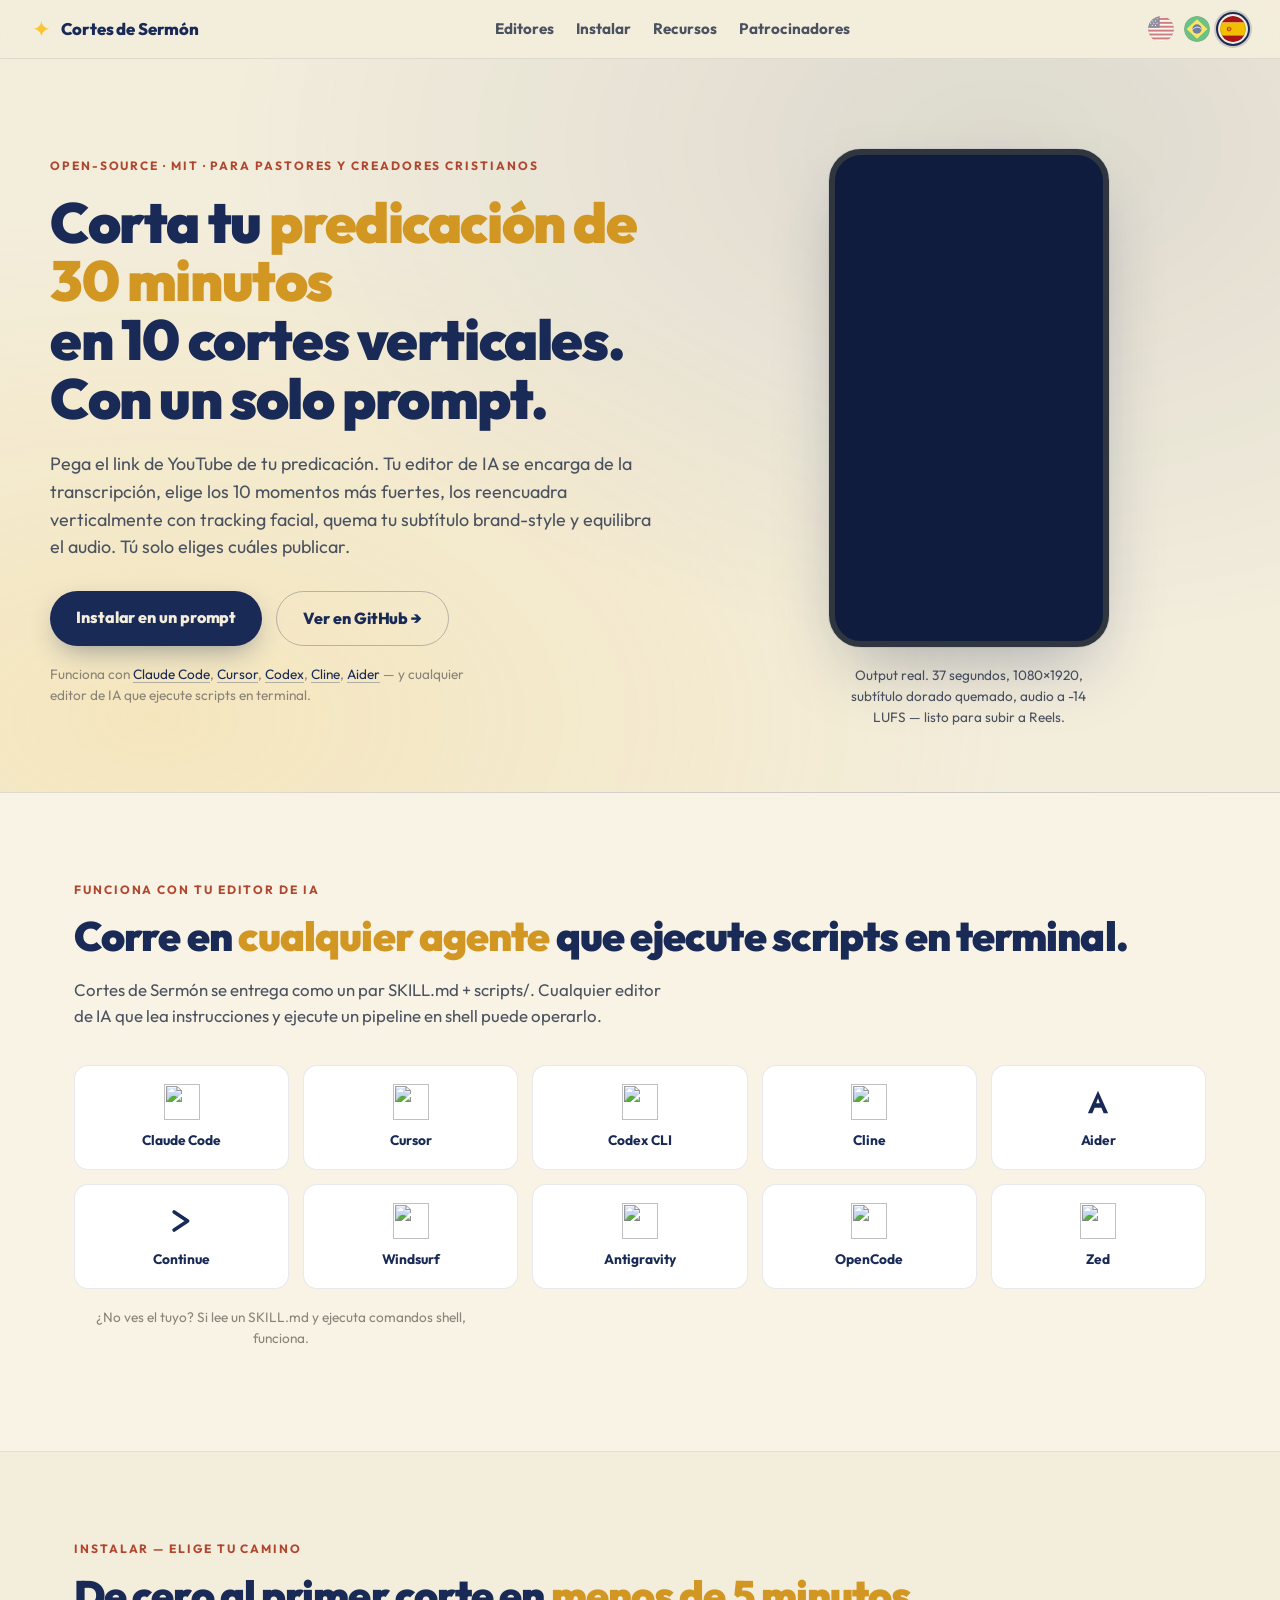
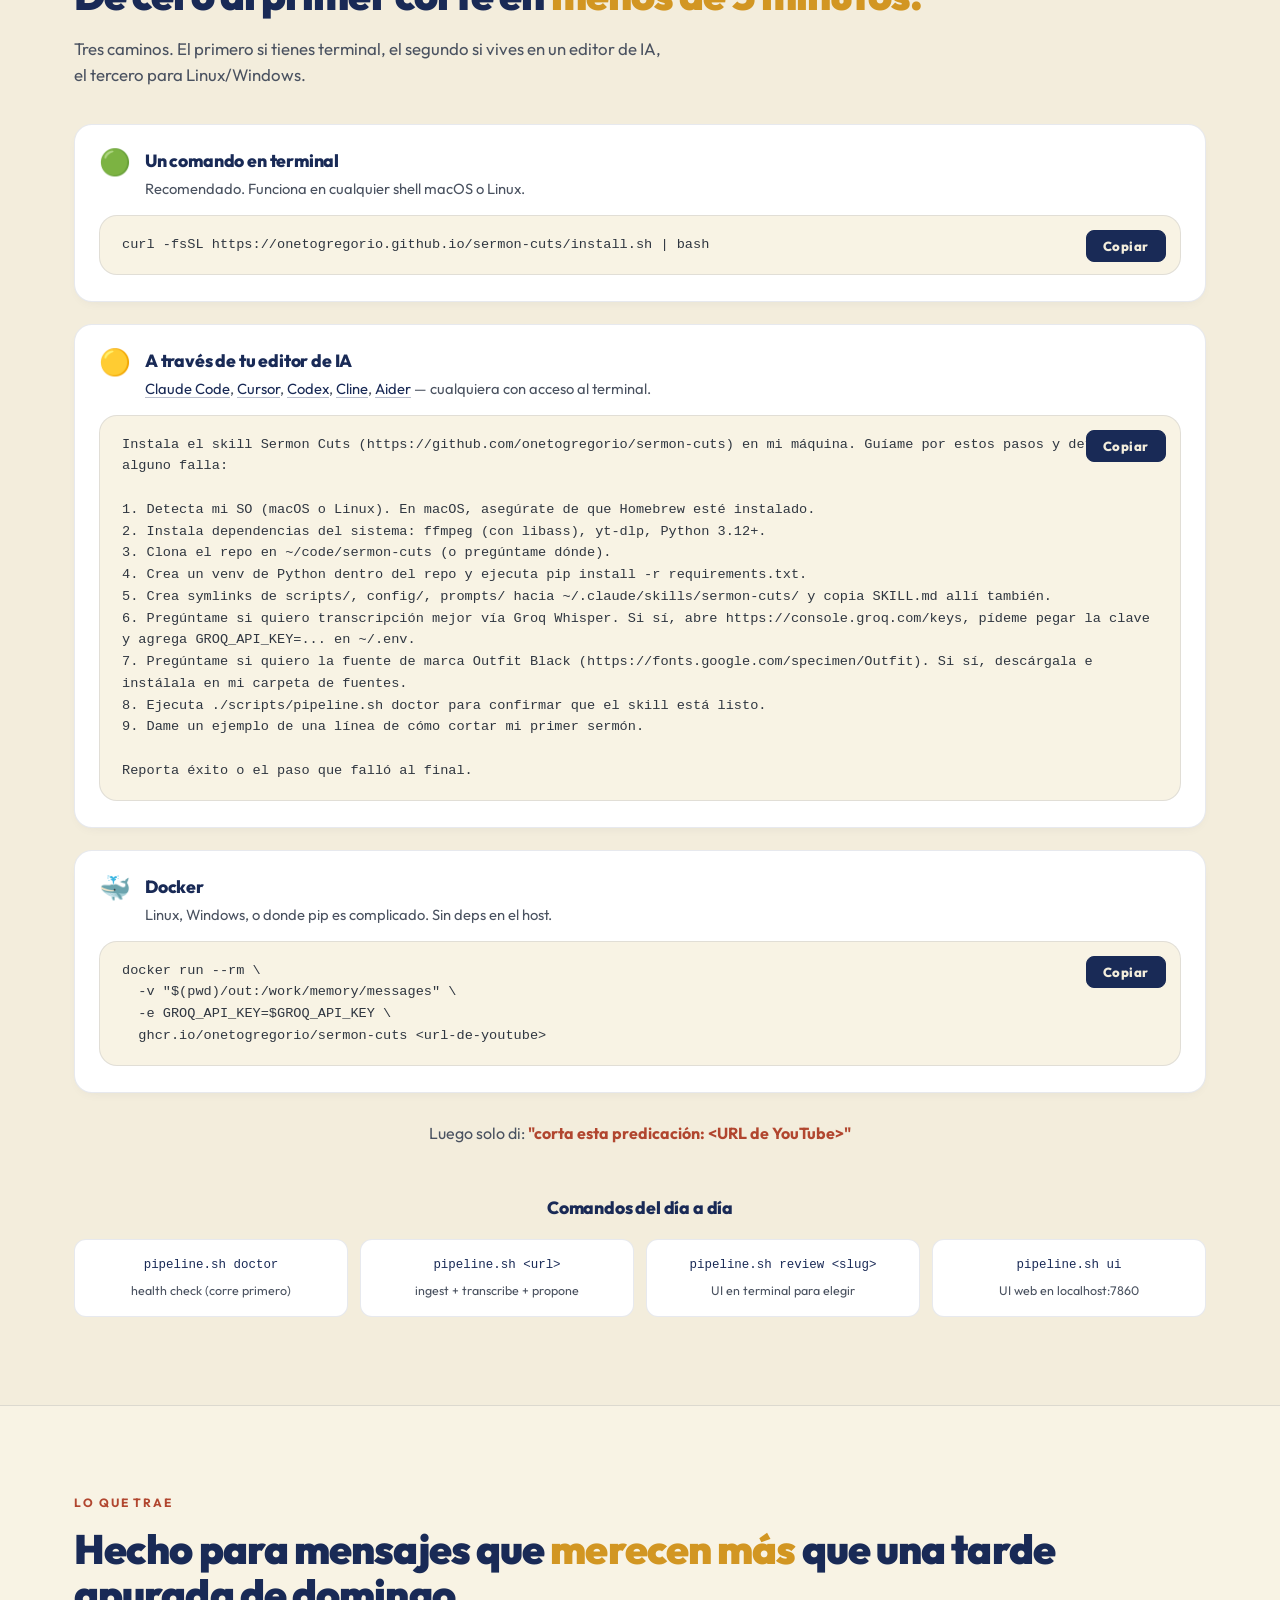
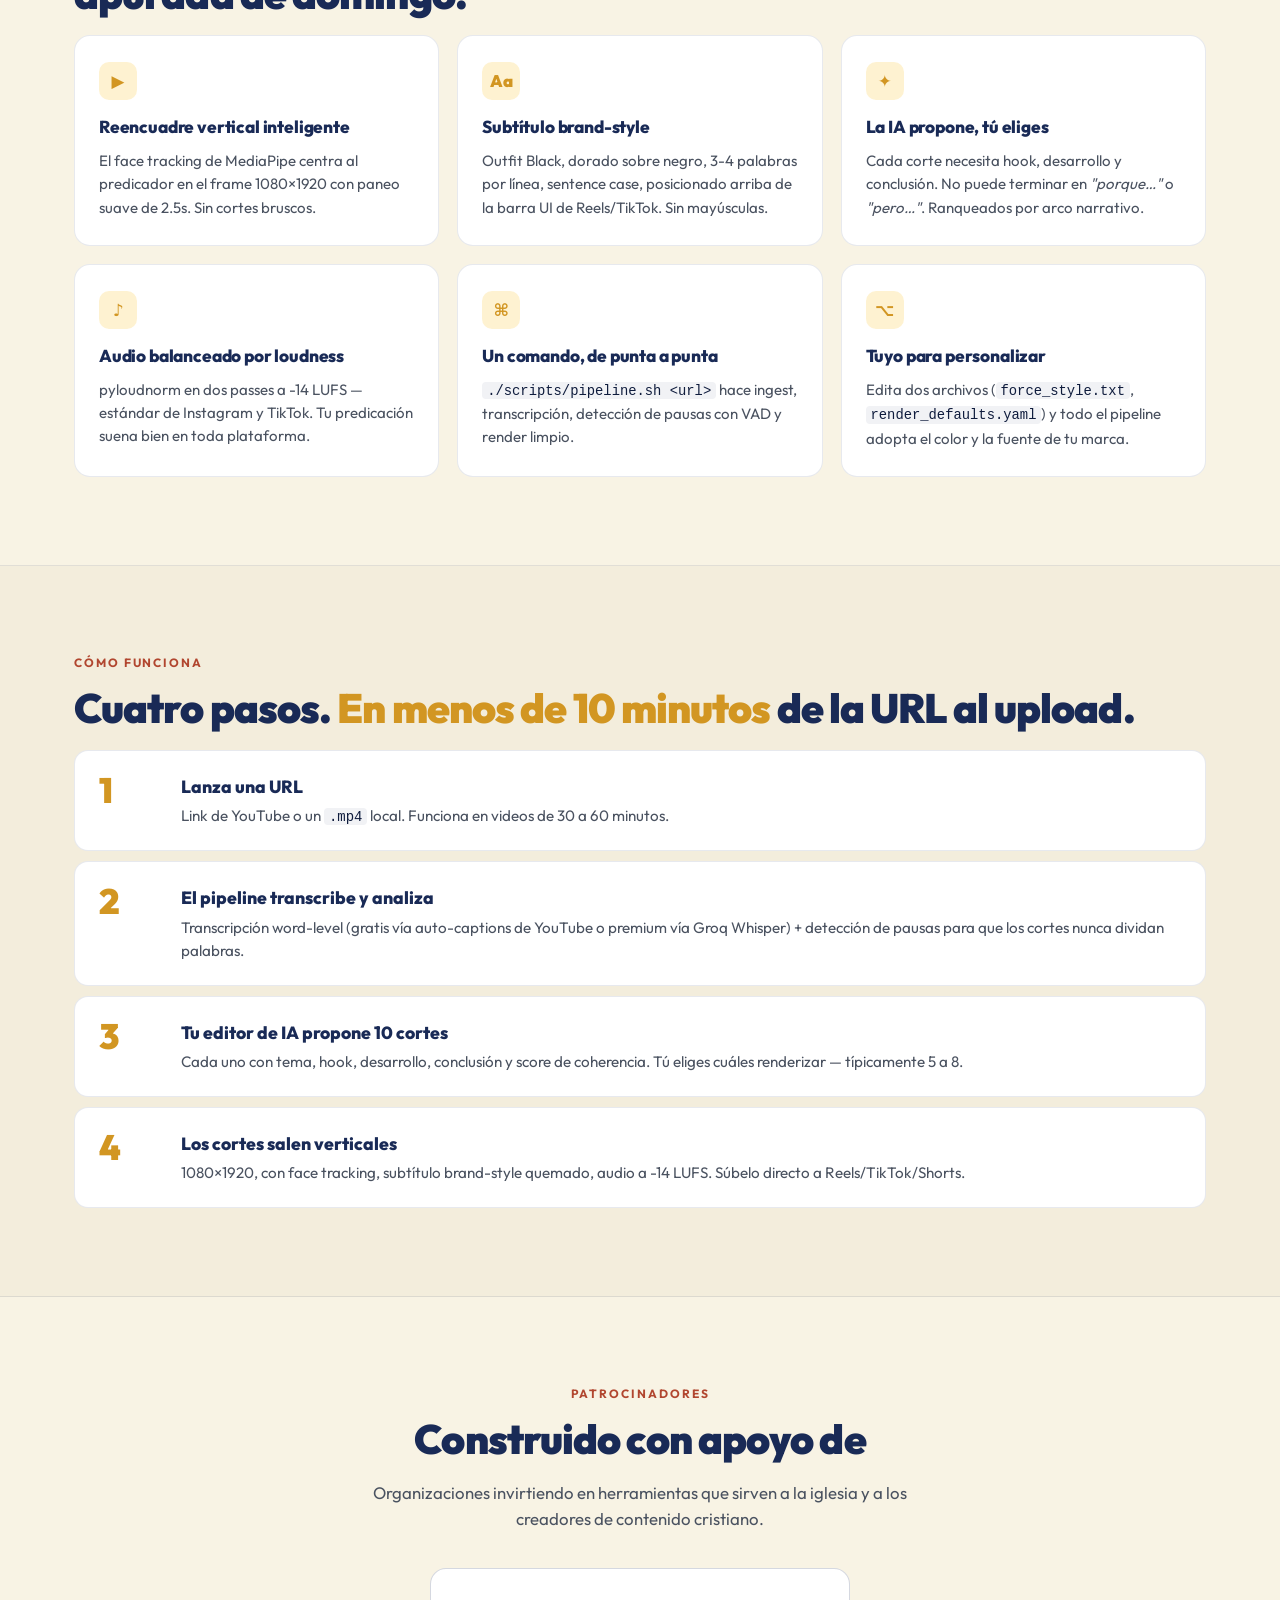
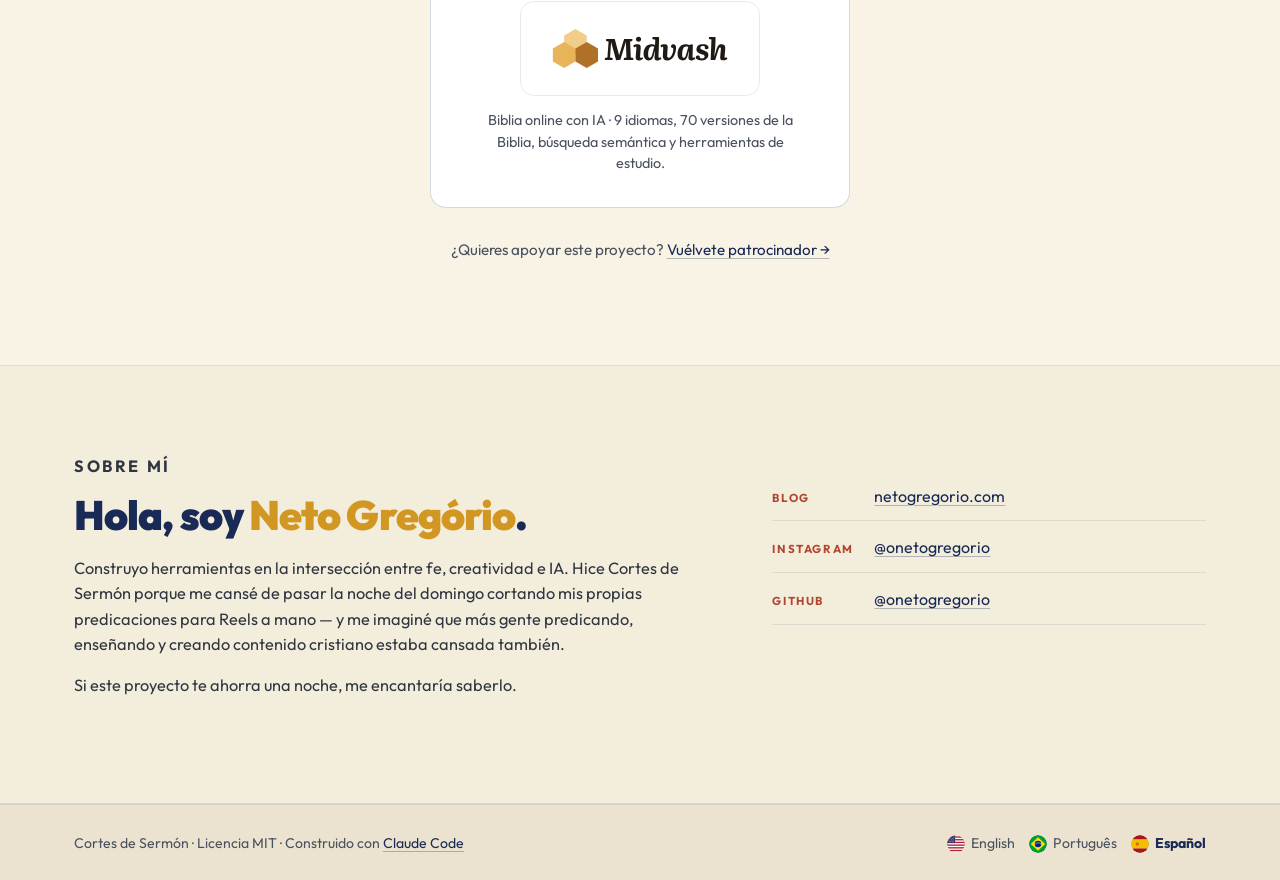
==== commit 3d0e505a: "docs(lp,readme): link AI-editor mentions + reflect path/style changes Landing page (en/pt/es): the i" ====
--- a/site/es/index.html
+++ b/site/es/index.html
@@ -55,14 +55,25 @@
             <a href="https://github.com/onetogregorio/sermon-cuts" class="btn btn-ghost">Ver en GitHub →</a>
           </div>
           <p class="micro">
-            Funciona con Claude Code, Cursor, Codex, Cline, Aider — y cualquier
-            editor de IA que ejecute scripts en terminal.
+            Funciona con
+            <a href="https://claude.com/claude-code" target="_blank" rel="noopener">Claude Code</a>,
+            <a href="https://cursor.com" target="_blank" rel="noopener">Cursor</a>,
+            <a href="https://github.com/openai/codex" target="_blank" rel="noopener">Codex</a>,
+            <a href="https://github.com/cline/cline" target="_blank" rel="noopener">Cline</a>,
+            <a href="https://aider.chat" target="_blank" rel="noopener">Aider</a>
+            — y cualquier editor de IA que ejecute scripts en terminal.
           </p>
         </div>
         <div class="hero-demo">
           <div class="phone-frame">
-            <video autoplay muted loop playsinline preload="metadata" poster="">
+            <video autoplay muted loop playsinline preload="metadata" poster=""
+                   aria-label="Demo de un clip vertical 1080×1920 de sermón producido por el pipeline Sermon Cuts, con subtítulos dorados quemados sobre un predicador en el escenario.">
               <source src="../assets/demo.mp4" type="video/mp4" />
+              <p>Tu navegador no soporta video inline. La demo es un clip
+              vertical de 37 segundos de un sermón, con subtítulo dorado
+              quemado sobre el predicador en el escenario — ver
+              <a href="https://github.com/onetogregorio/sermon-cuts/tree/main/examples/sample_cuts">examples/sample_cuts/</a>
+              para el MP4 real.</p>
             </video>
           </div>
           <p class="demo-caption">
@@ -158,7 +169,14 @@
               <span class="install-icon">🟡</span>
               <div>
                 <h3>A través de tu editor de IA</h3>
-                <p>Claude Code, Cursor, Codex, Cline, Aider — cualquiera con acceso al terminal.</p>
+                <p>
+                  <a href="https://claude.com/claude-code" target="_blank" rel="noopener">Claude Code</a>,
+                  <a href="https://cursor.com" target="_blank" rel="noopener">Cursor</a>,
+                  <a href="https://github.com/openai/codex" target="_blank" rel="noopener">Codex</a>,
+                  <a href="https://github.com/cline/cline" target="_blank" rel="noopener">Cline</a>,
+                  <a href="https://aider.chat" target="_blank" rel="noopener">Aider</a>
+                  — cualquiera con acceso al terminal.
+                </p>
               </div>
             </div>
             <div class="code-card">
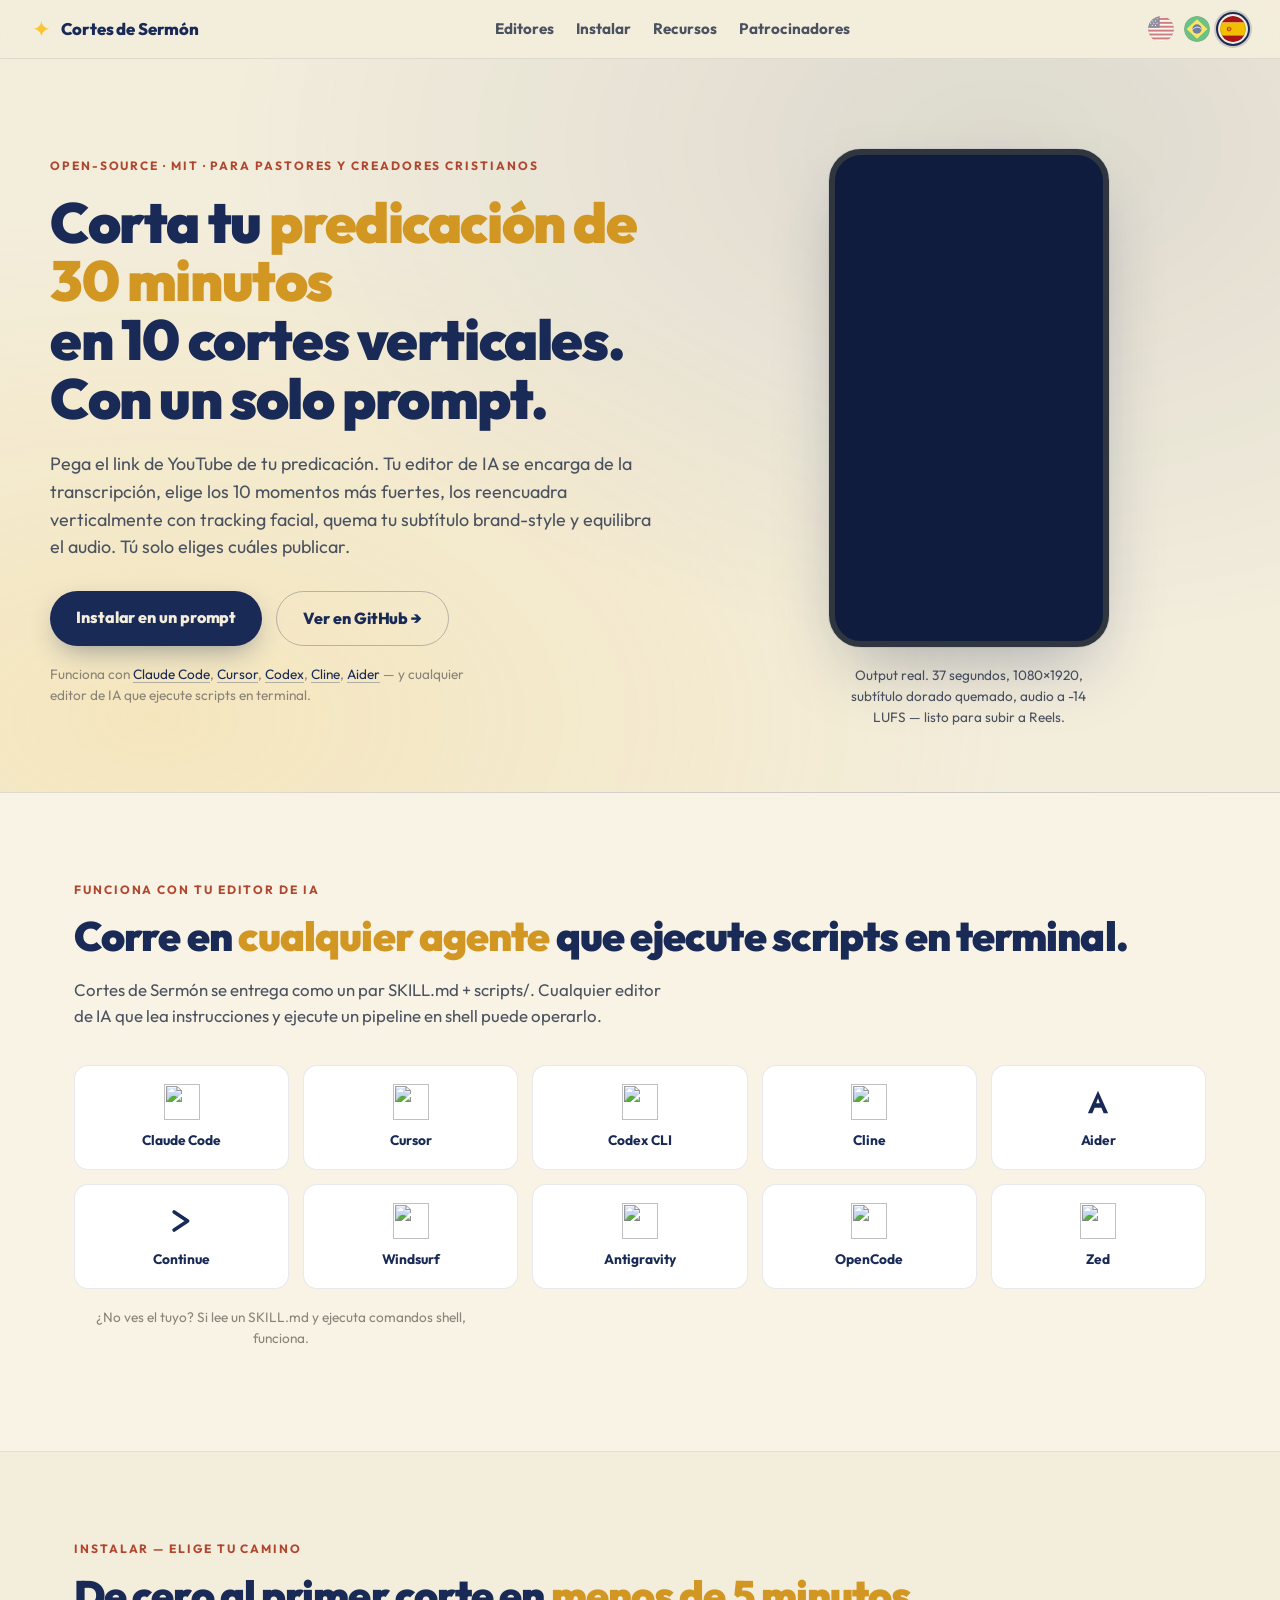
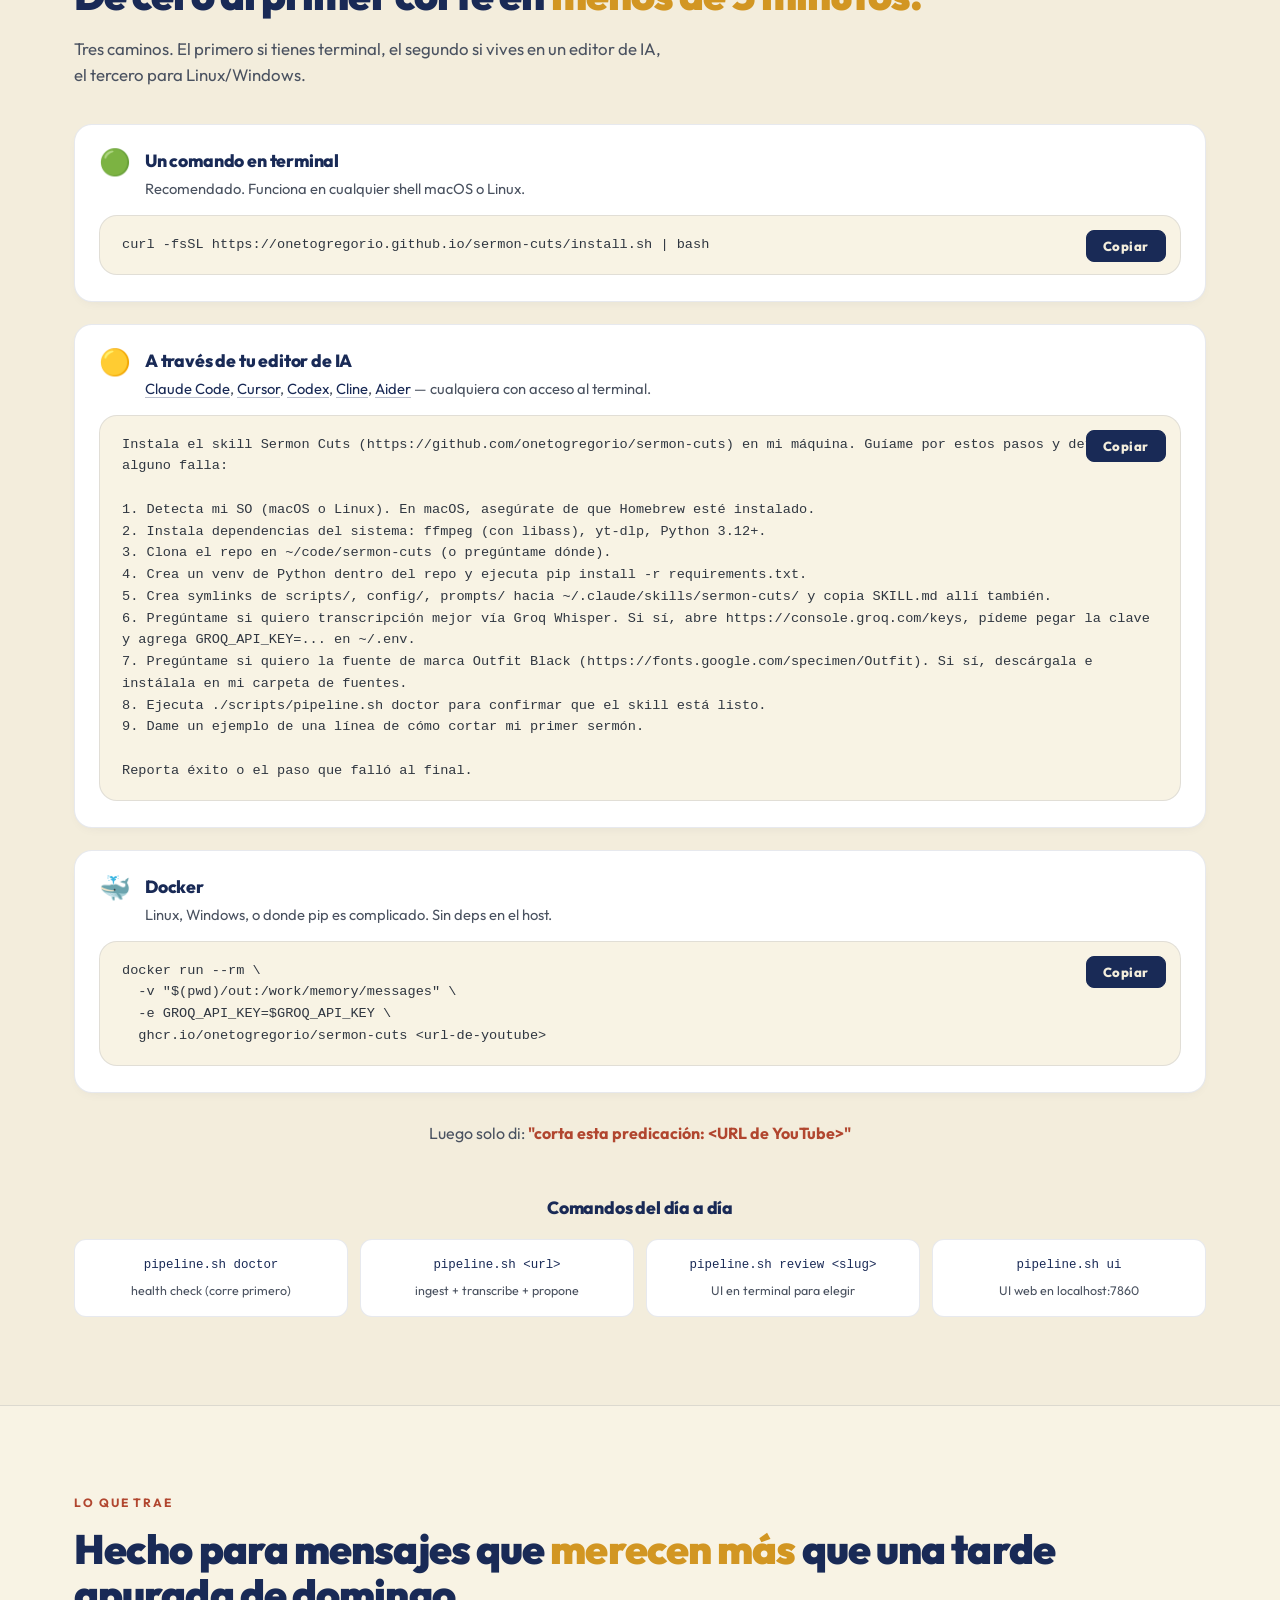
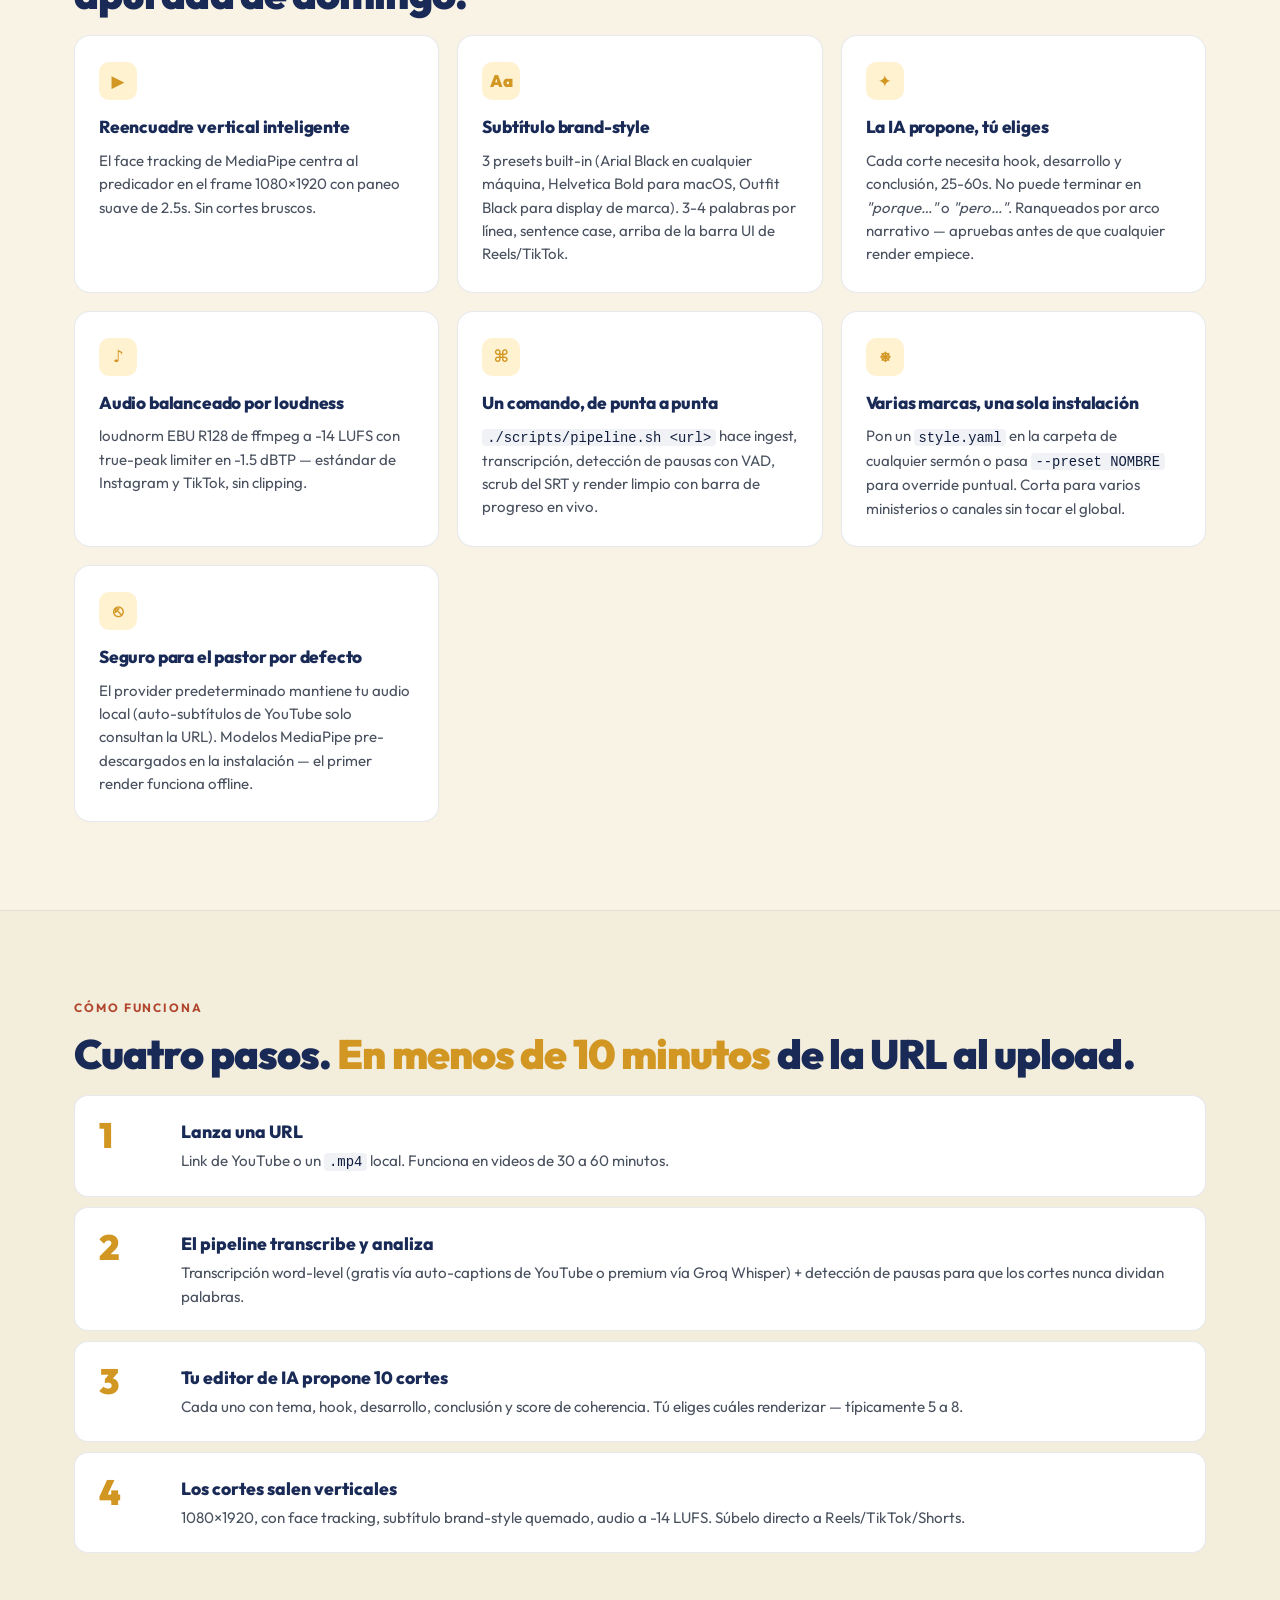
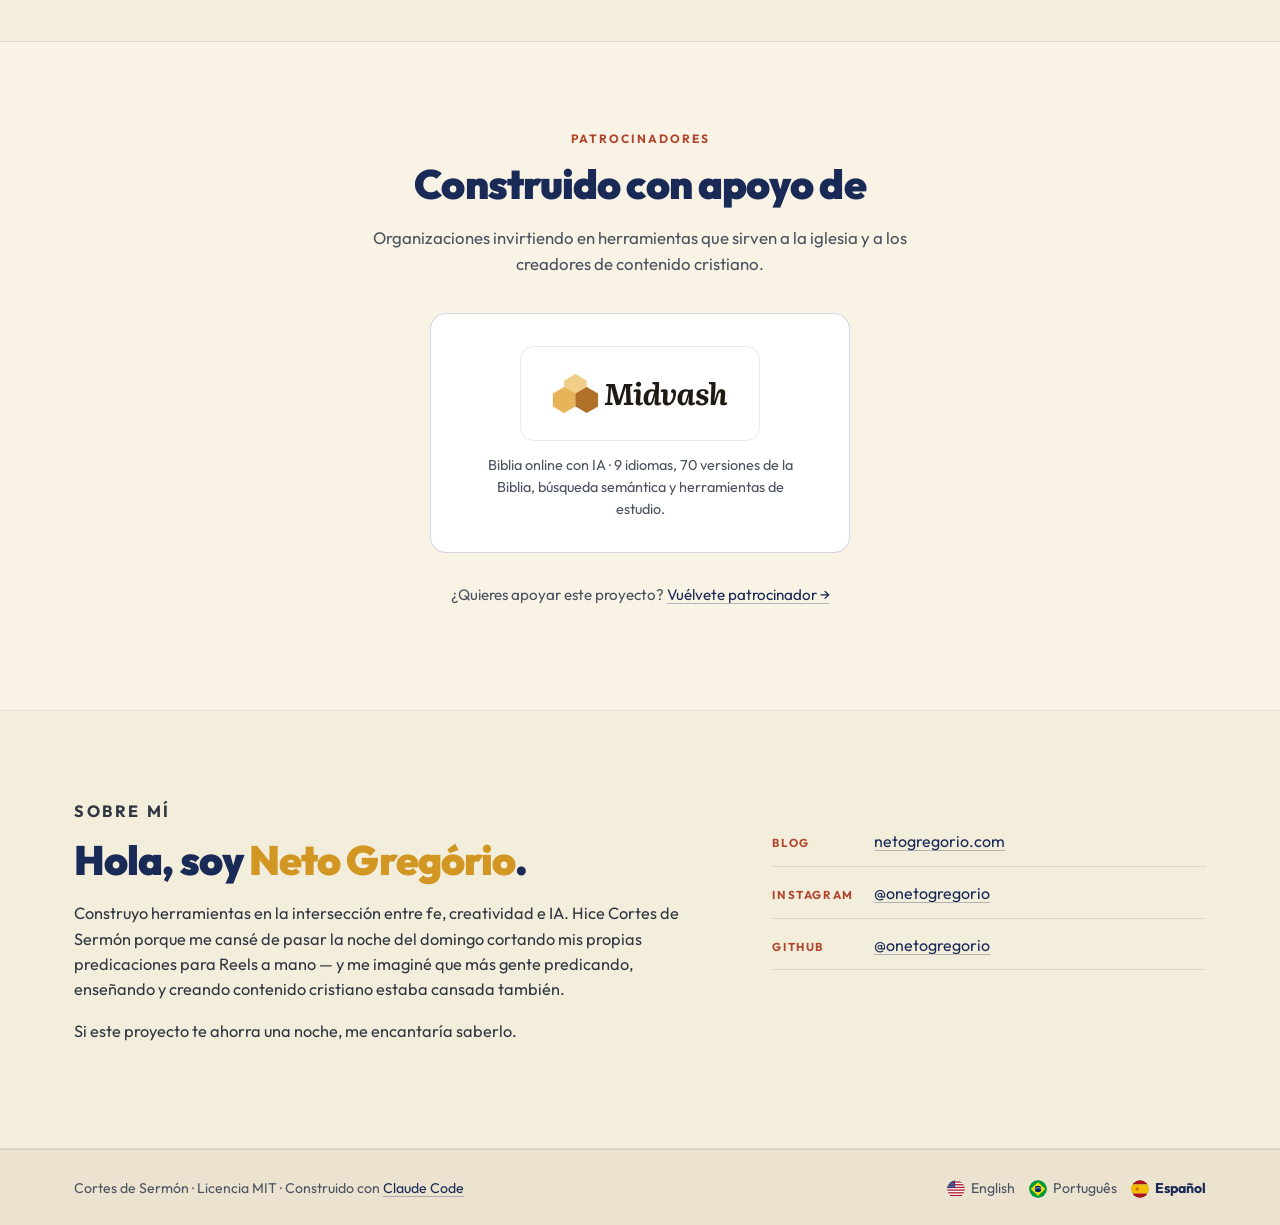
==== commit 76717bcf: "docs(lp): refresh features section with v1.1 capabilities (en/pt/es) Three feature cards on the land" ====
--- a/site/es/index.html
+++ b/site/es/index.html
@@ -243,34 +243,43 @@
           <article class="card">
             <div class="icon">Aa</div>
             <h3>Subtítulo brand-style</h3>
-            <p>Outfit Black, dorado sobre negro, 3-4 palabras por línea,
-              sentence case, posicionado arriba de la barra UI de Reels/TikTok.
-              Sin mayúsculas.</p>
+            <p>3 presets built-in (Arial Black en cualquier máquina, Helvetica Bold
+              para macOS, Outfit Black para display de marca). 3-4 palabras por
+              línea, sentence case, arriba de la barra UI de Reels/TikTok.</p>
           </article>
           <article class="card">
             <div class="icon">✦</div>
             <h3>La IA propone, tú eliges</h3>
-            <p>Cada corte necesita hook, desarrollo y conclusión. No puede
+            <p>Cada corte necesita hook, desarrollo y conclusión, 25-60s. No puede
               terminar en <em>"porque…"</em> o <em>"pero…"</em>. Ranqueados por
-              arco narrativo.</p>
+              arco narrativo — apruebas antes de que cualquier render empiece.</p>
           </article>
           <article class="card">
             <div class="icon">♪</div>
             <h3>Audio balanceado por loudness</h3>
-            <p>pyloudnorm en dos passes a -14 LUFS — estándar de Instagram y
-              TikTok. Tu predicación suena bien en toda plataforma.</p>
+            <p>loudnorm EBU R128 de ffmpeg a -14 LUFS con true-peak limiter
+              en -1.5 dBTP — estándar de Instagram y TikTok, sin clipping.</p>
           </article>
           <article class="card">
             <div class="icon">⌘</div>
             <h3>Un comando, de punta a punta</h3>
             <p><code>./scripts/pipeline.sh &lt;url&gt;</code> hace ingest,
-              transcripción, detección de pausas con VAD y render limpio.</p>
-          </article>
-          <article class="card">
-            <div class="icon">⌥</div>
-            <h3>Tuyo para personalizar</h3>
-            <p>Edita dos archivos (<code>force_style.txt</code>, <code>render_defaults.yaml</code>)
-              y todo el pipeline adopta el color y la fuente de tu marca.</p>
+              transcripción, detección de pausas con VAD, scrub del SRT y render
+              limpio con barra de progreso en vivo.</p>
+          </article>
+          <article class="card">
+            <div class="icon">⎈</div>
+            <h3>Varias marcas, una sola instalación</h3>
+            <p>Pon un <code>style.yaml</code> en la carpeta de cualquier sermón o
+              pasa <code>--preset NOMBRE</code> para override puntual. Corta para
+              varios ministerios o canales sin tocar el global.</p>
+          </article>
+          <article class="card">
+            <div class="icon">⎋</div>
+            <h3>Seguro para el pastor por defecto</h3>
+            <p>El provider predeterminado mantiene tu audio local (auto-subtítulos
+              de YouTube solo consultan la URL). Modelos MediaPipe pre-descargados
+              en la instalación — el primer render funciona offline.</p>
           </article>
         </div>
       </div>
